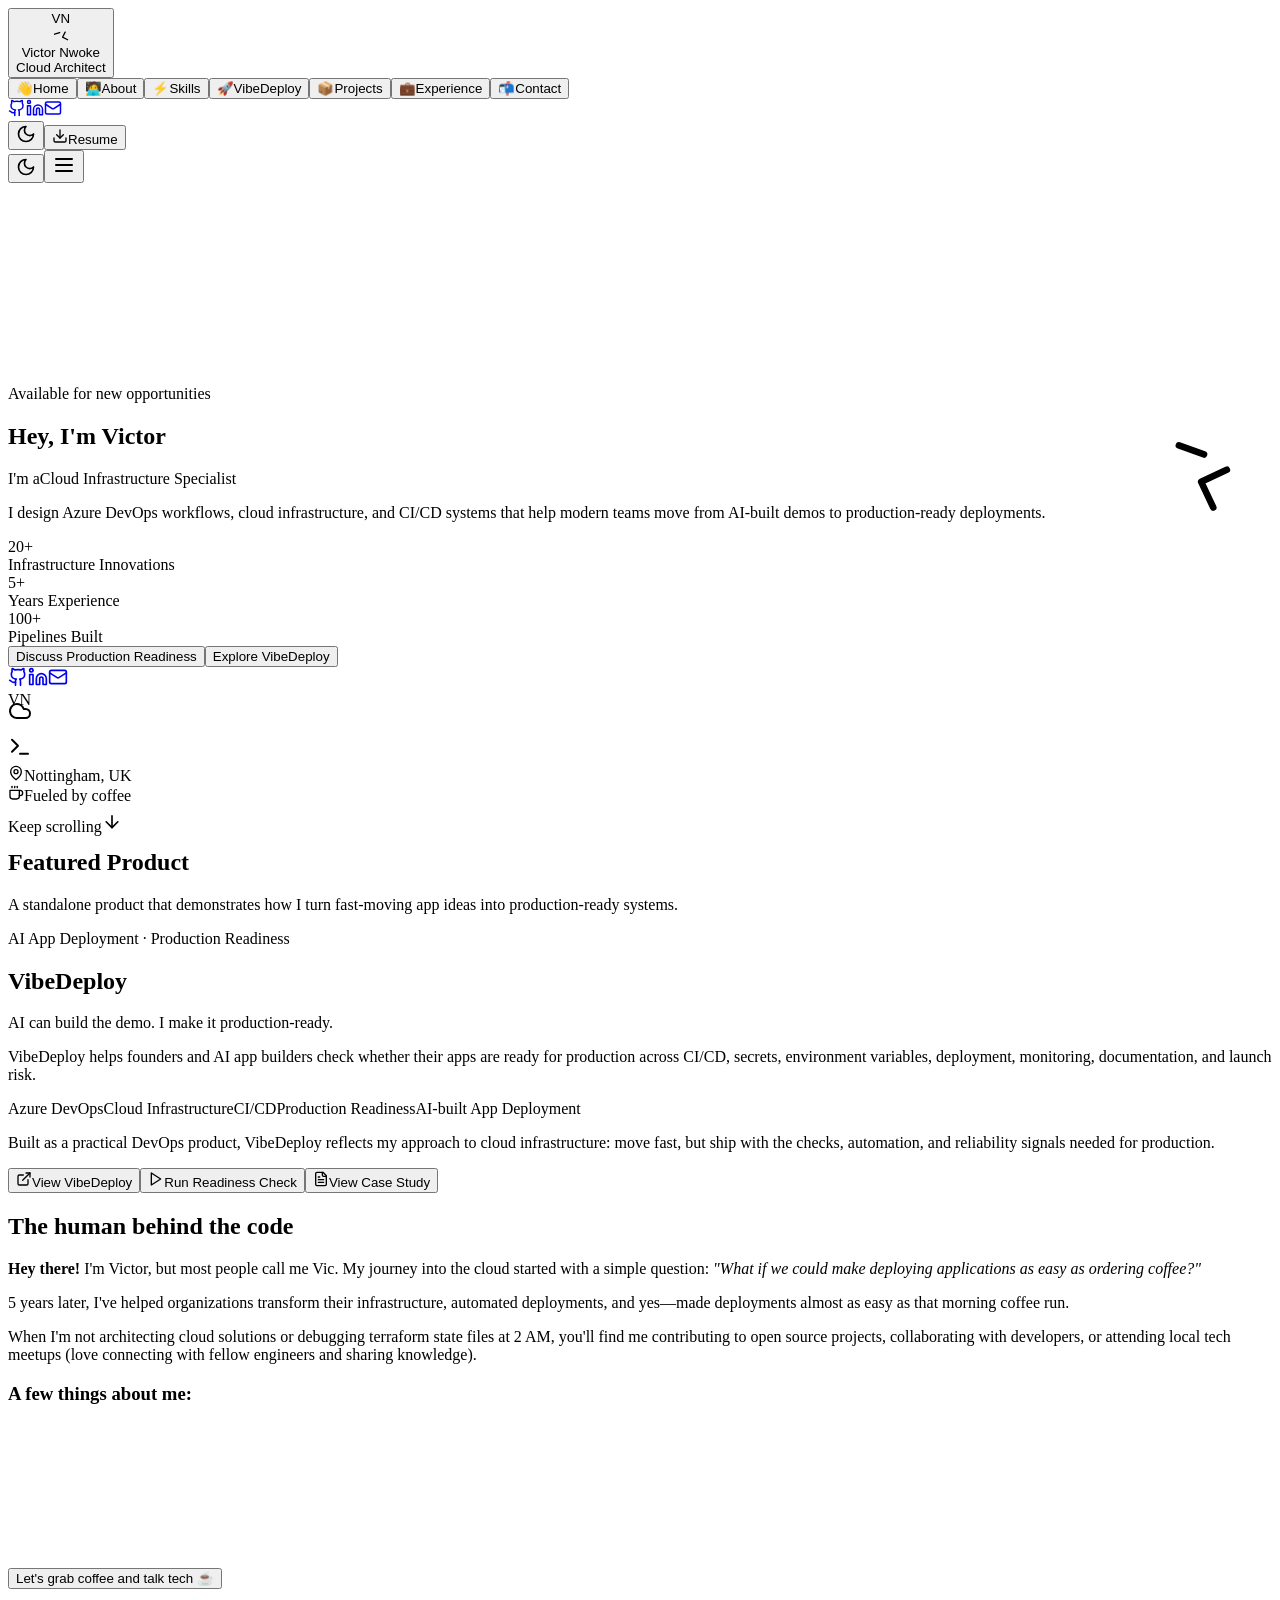
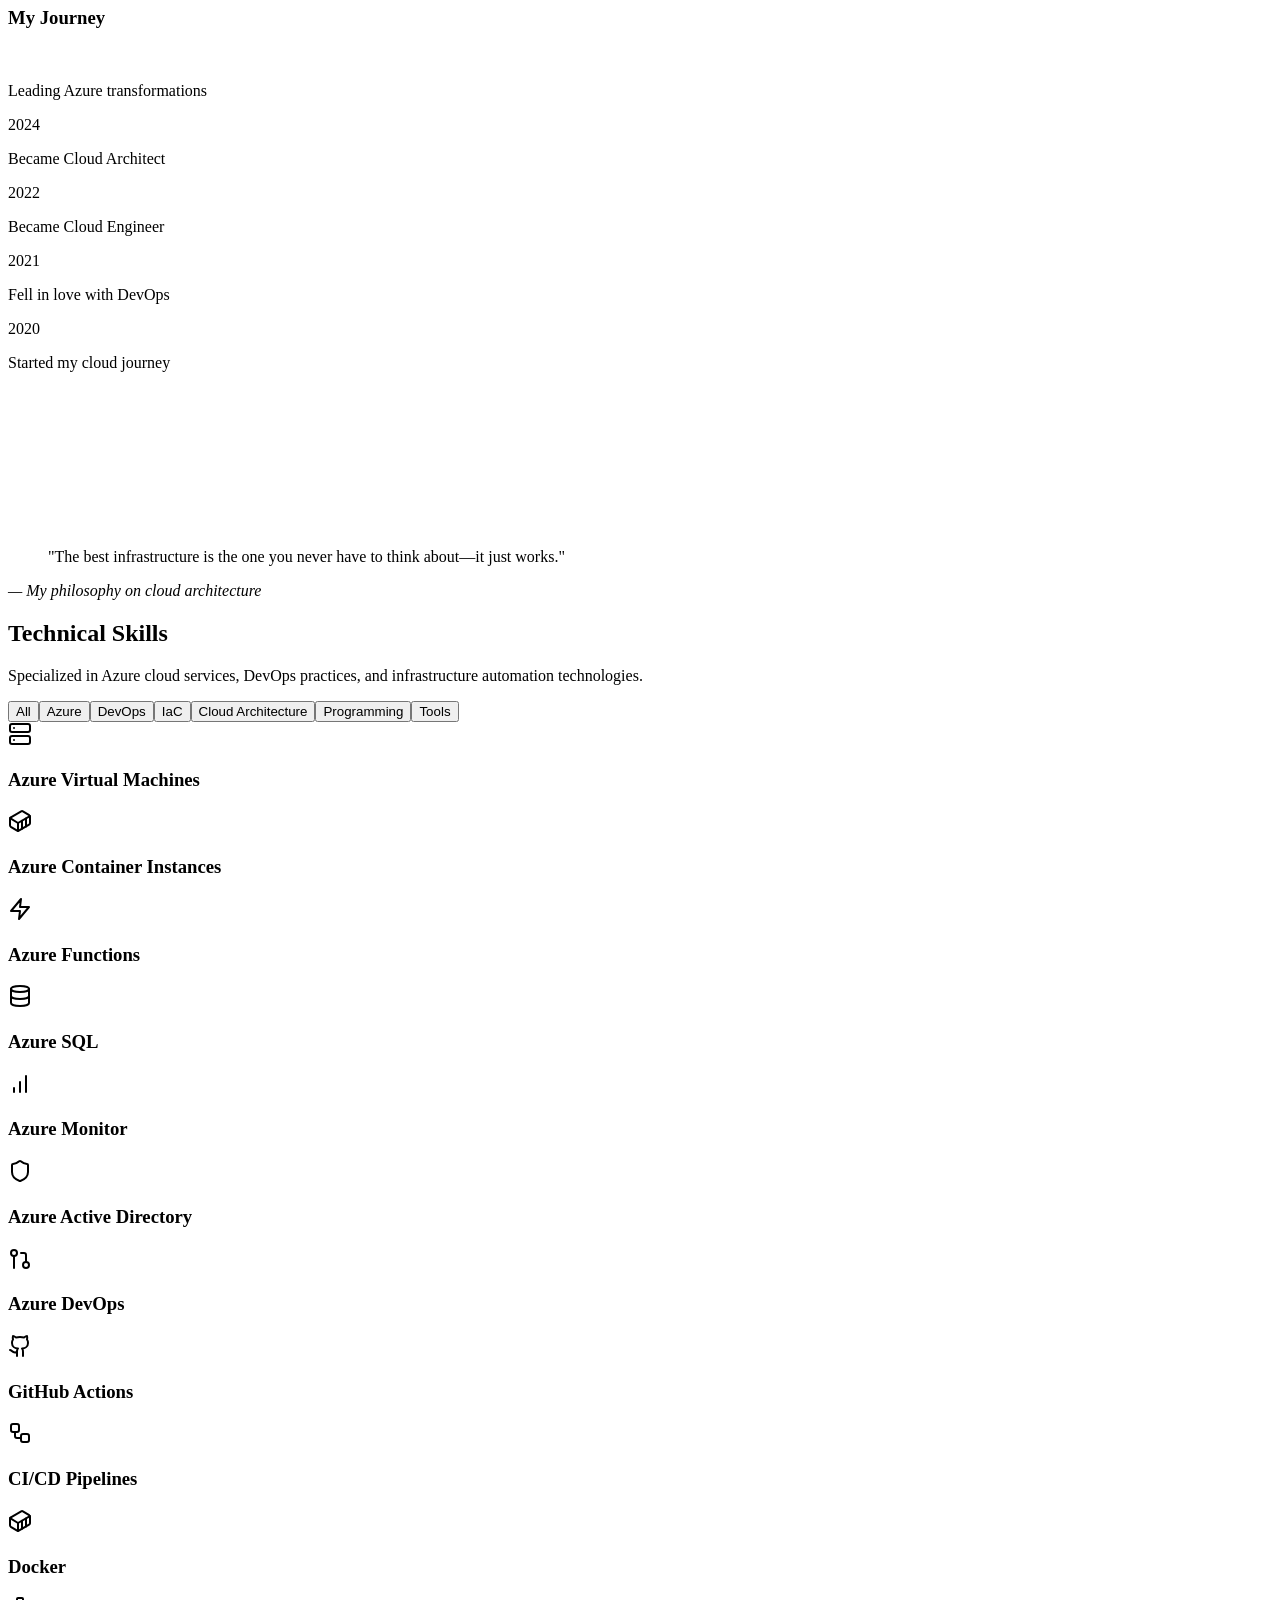
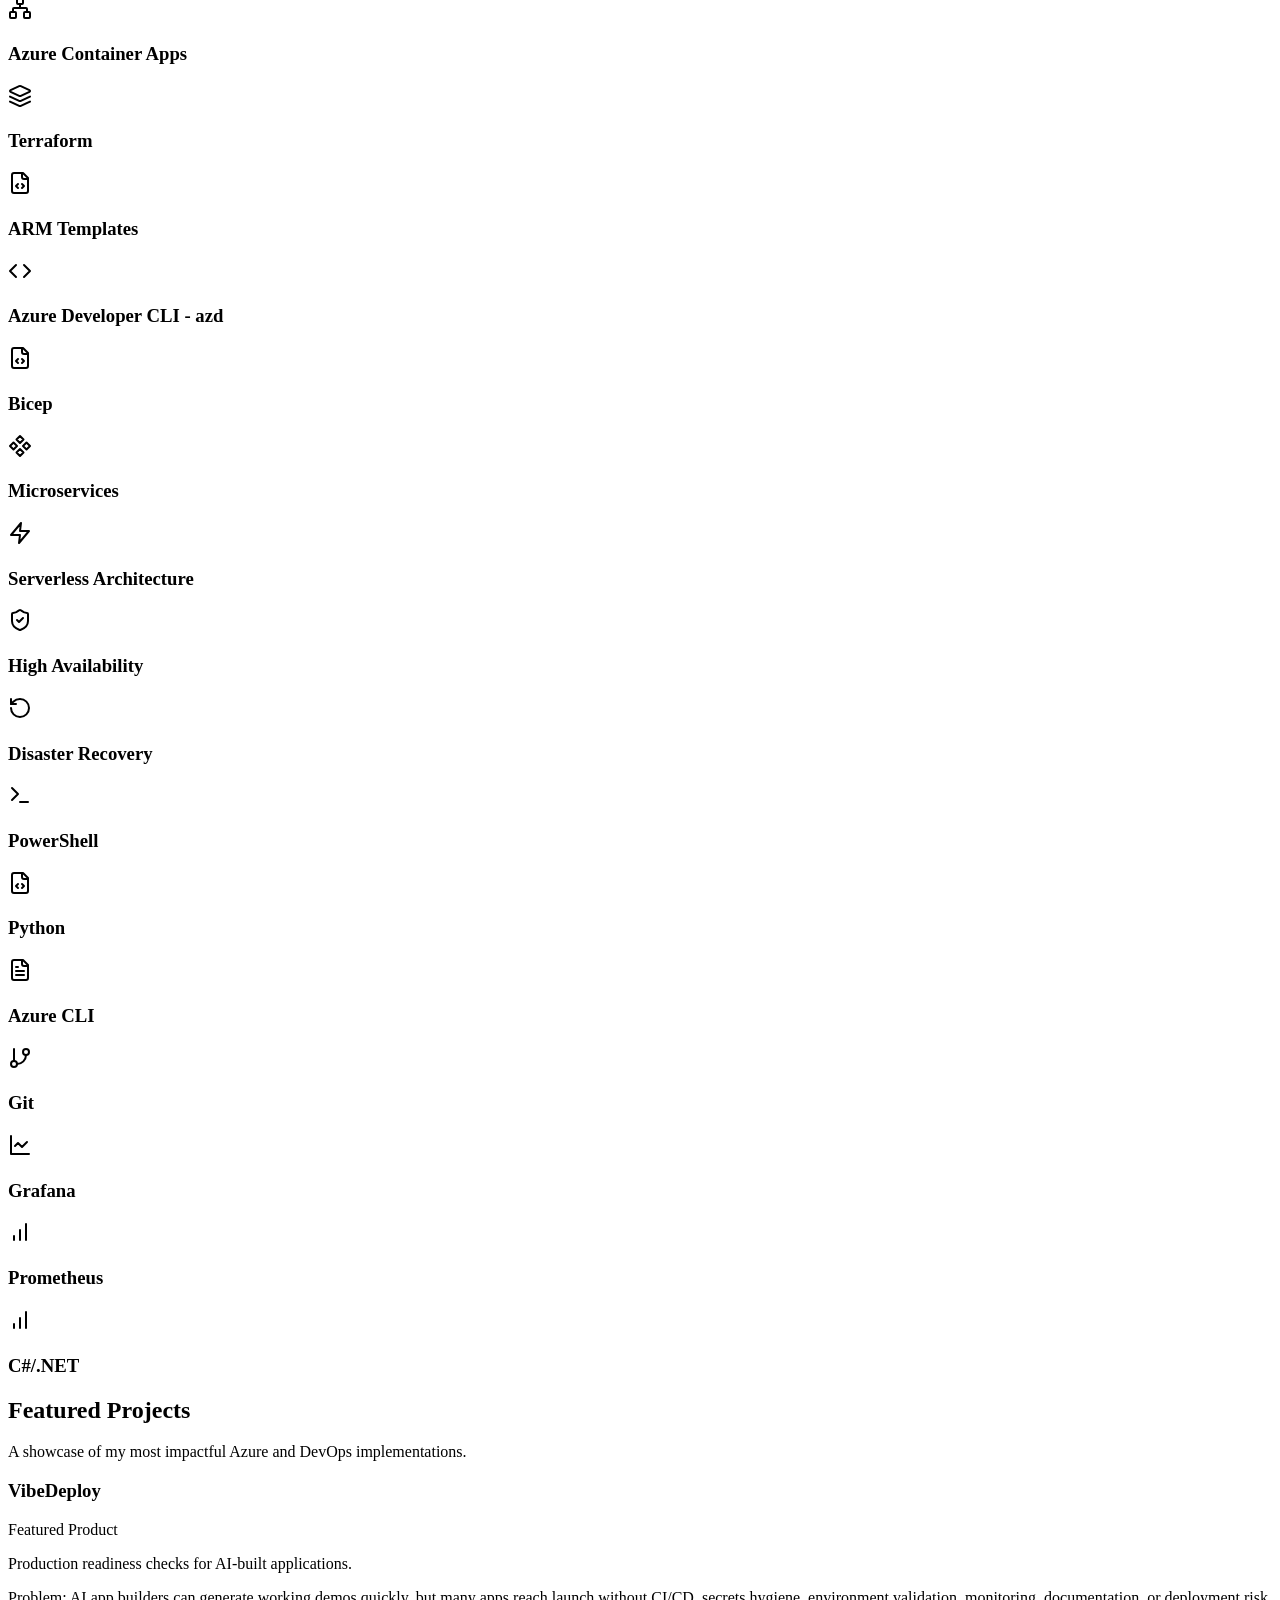
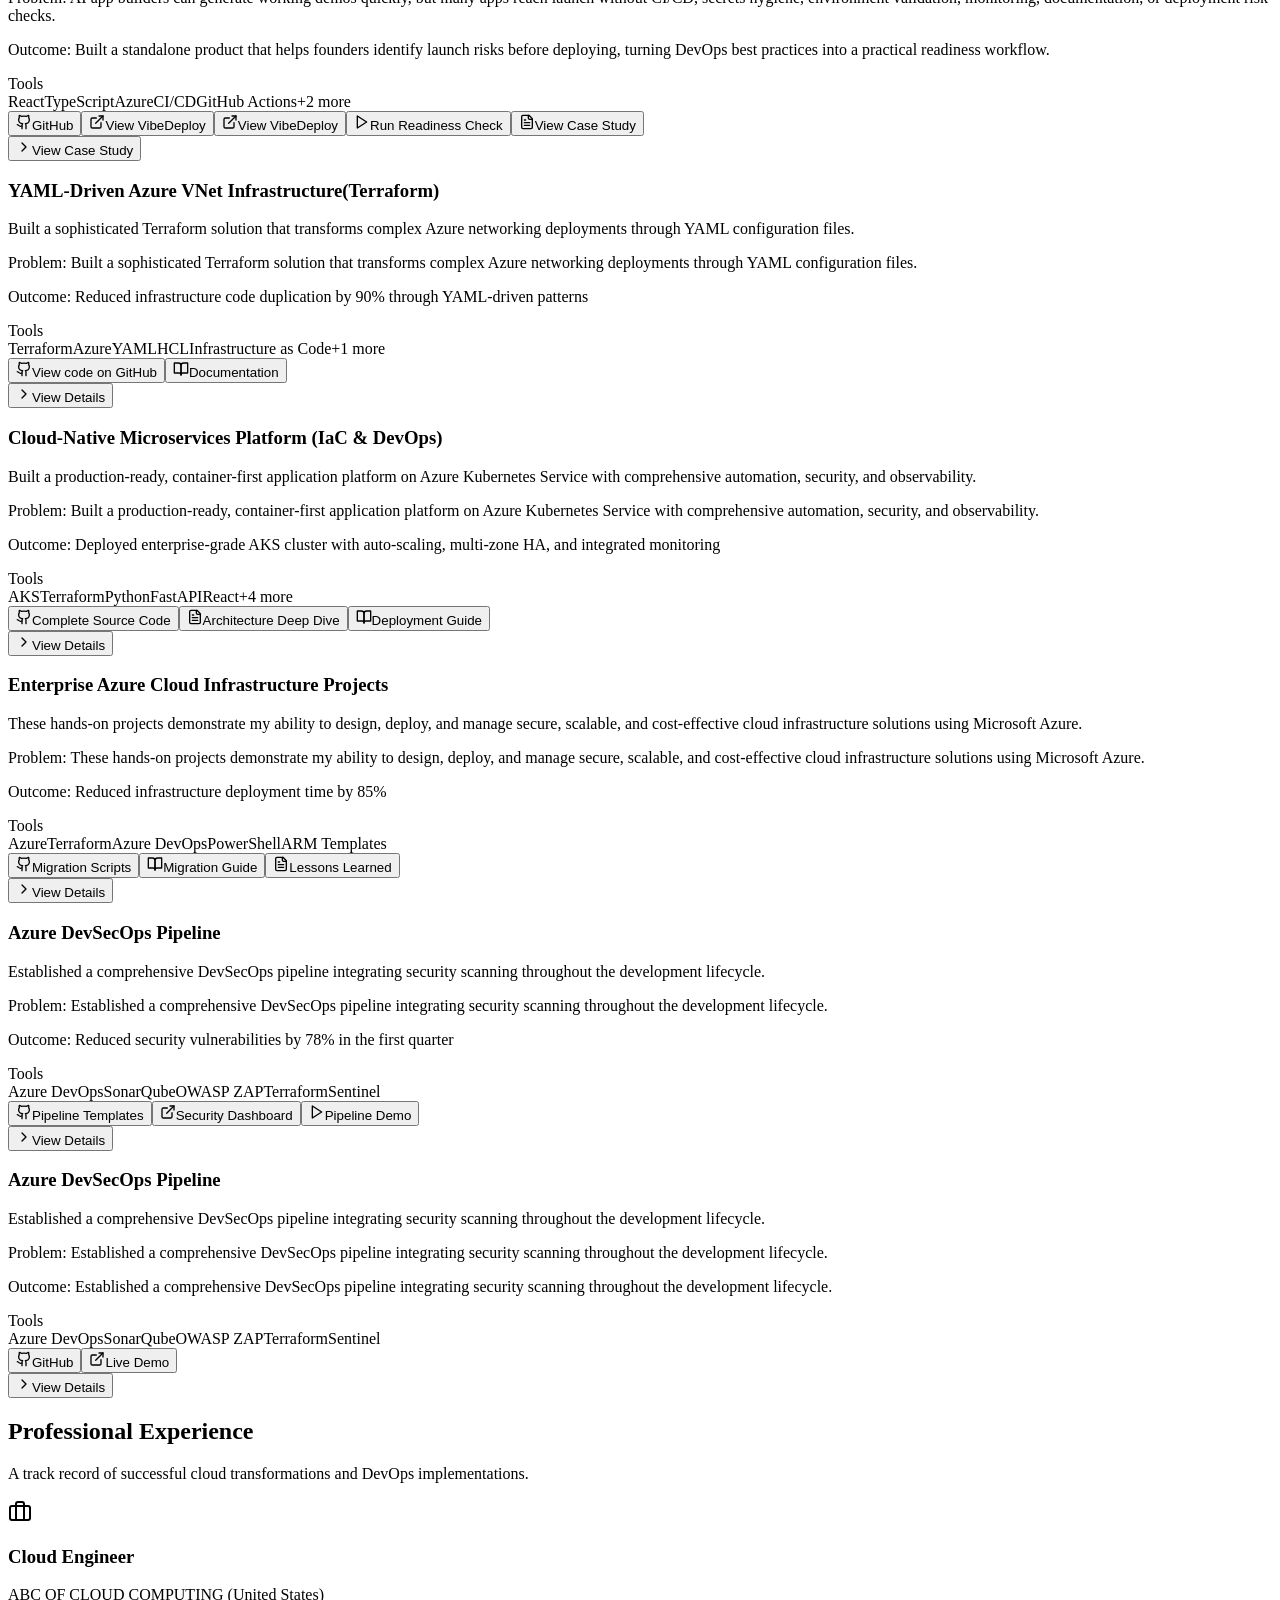
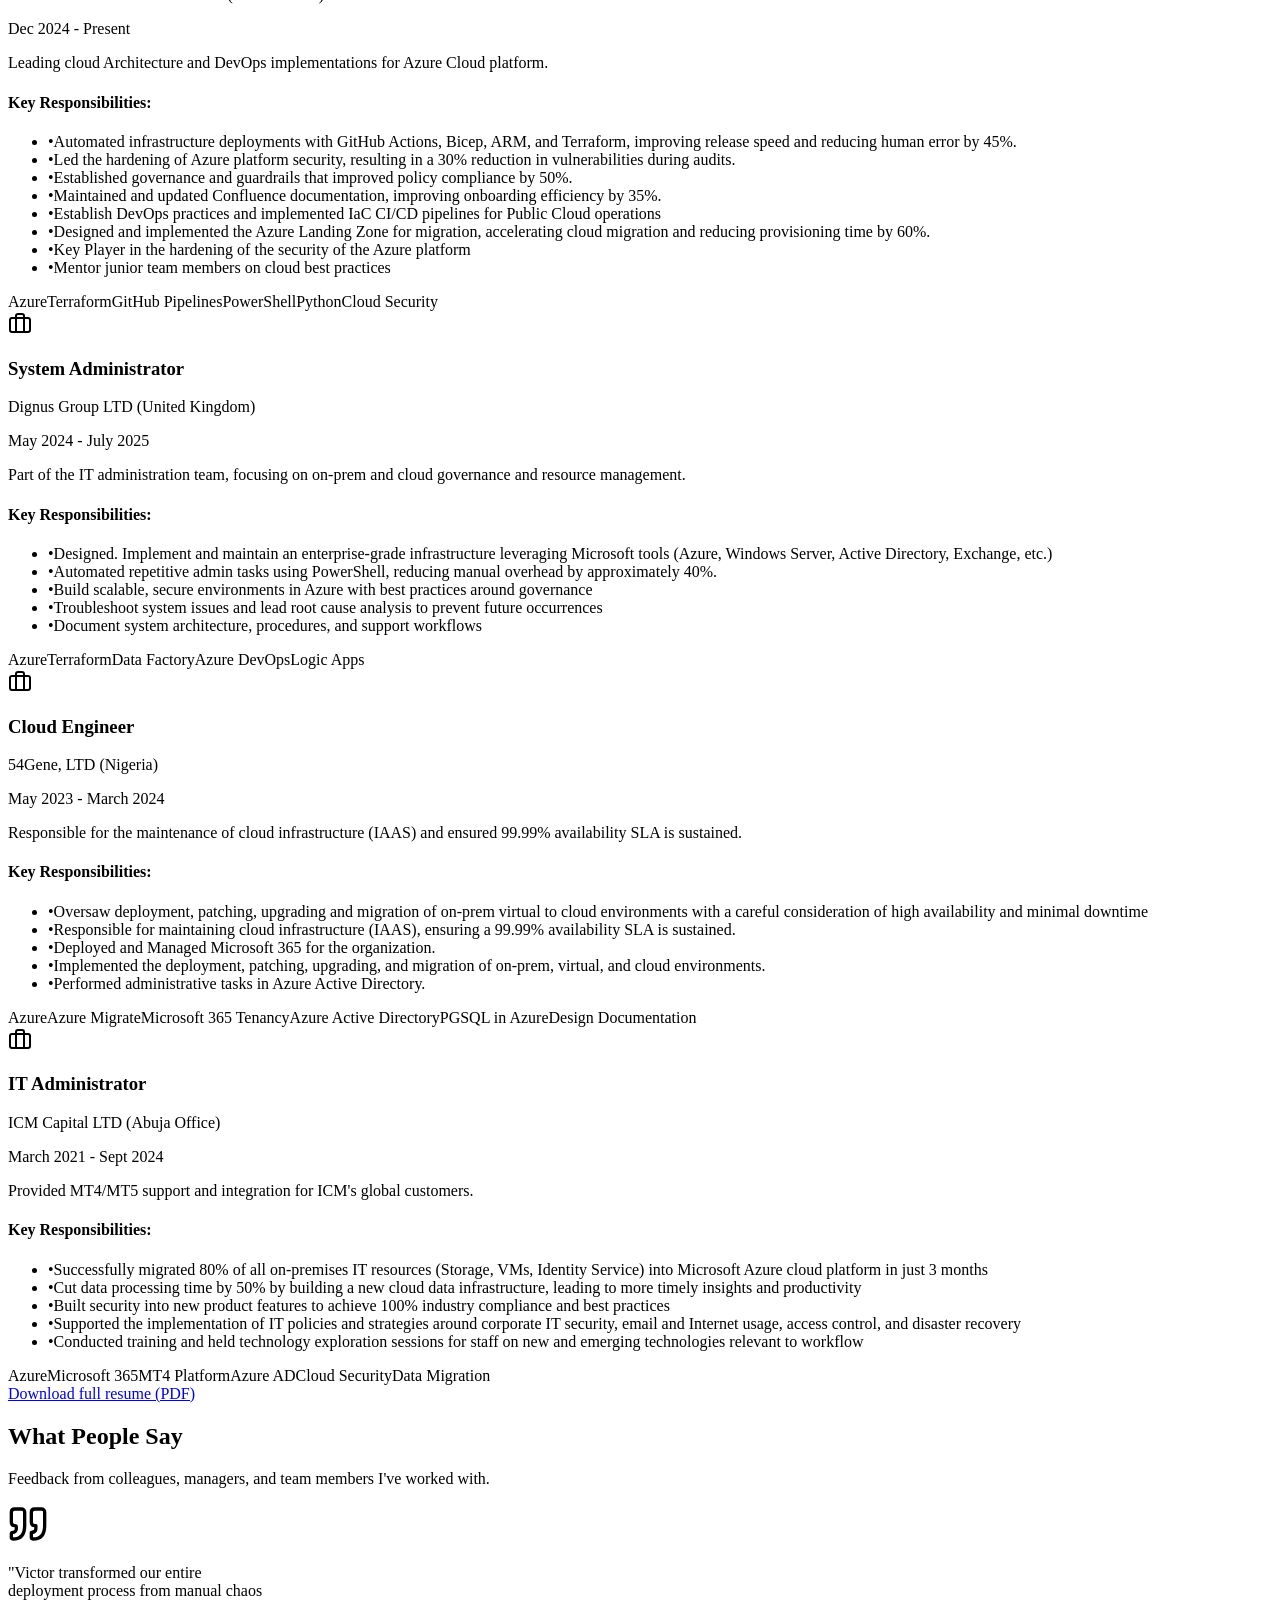
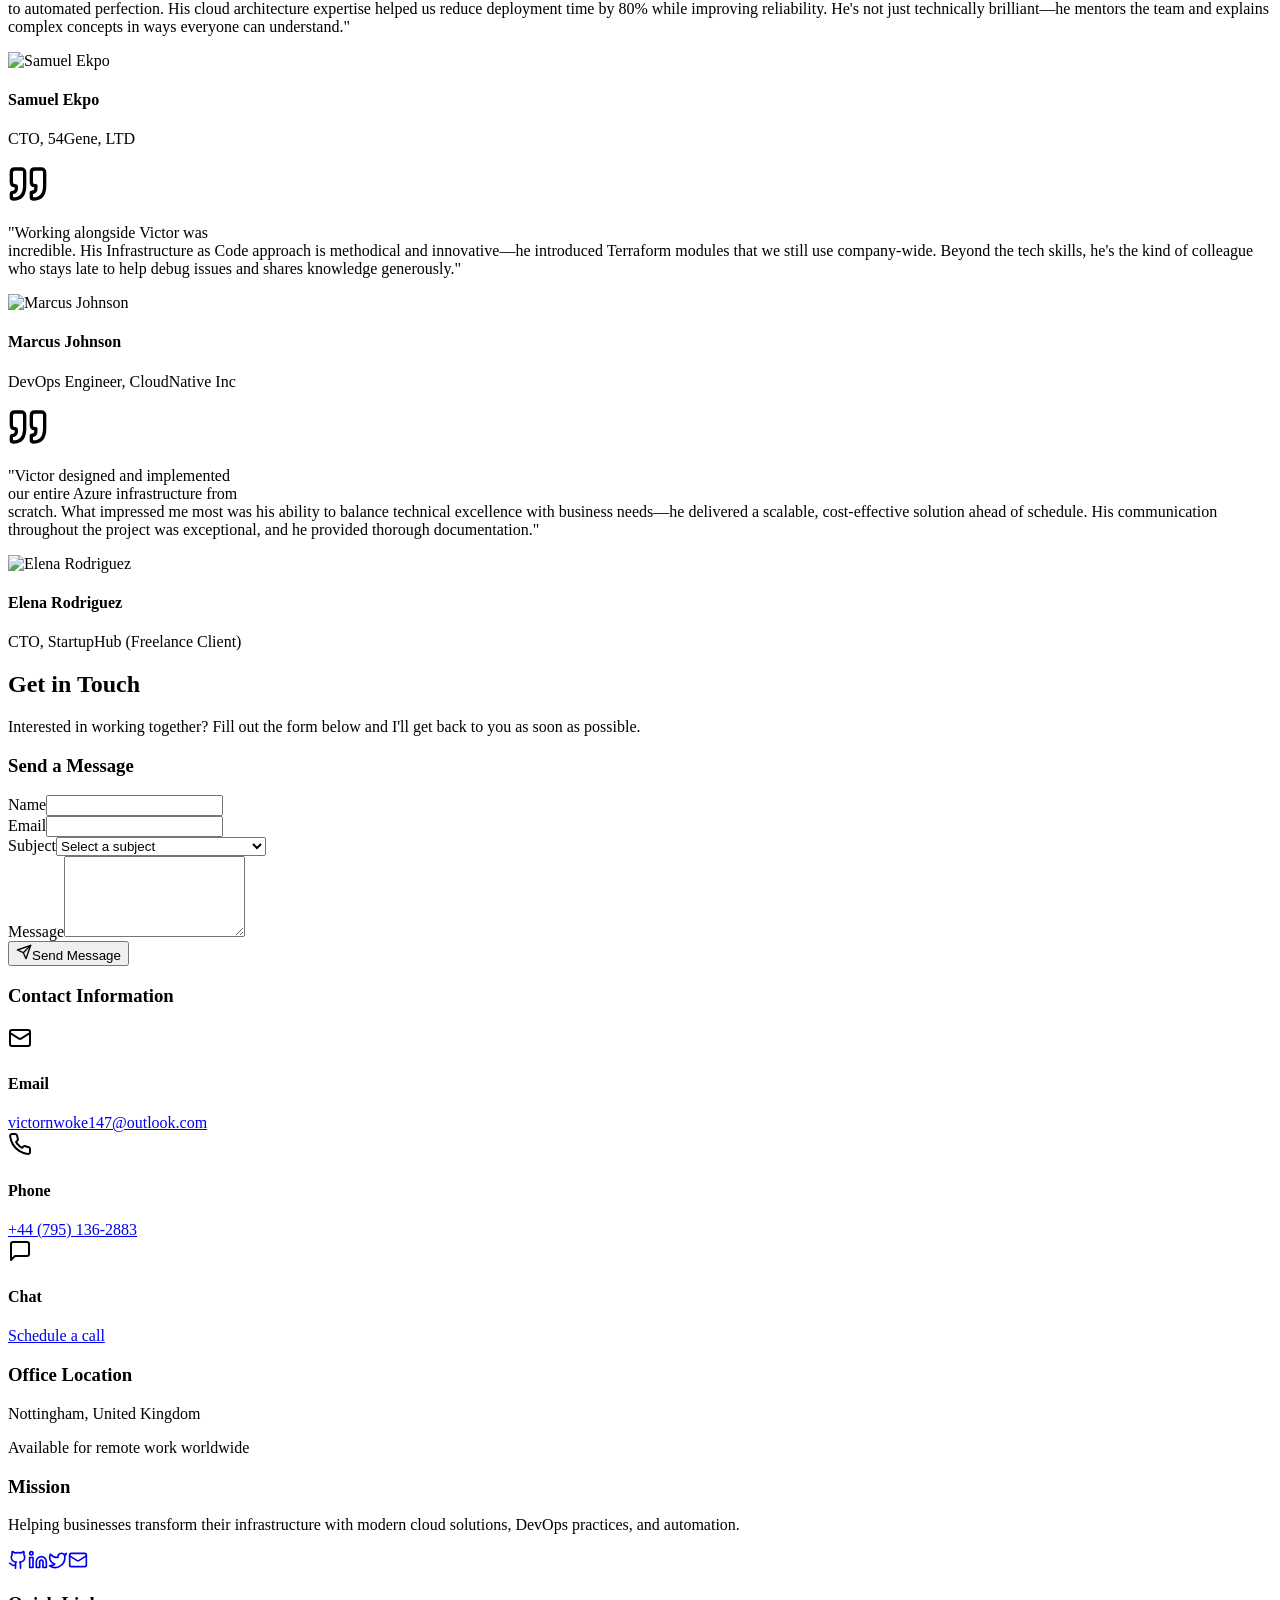
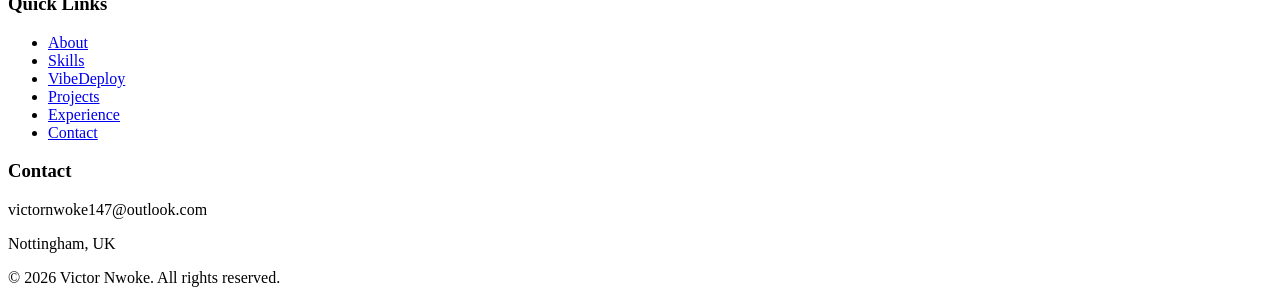
==== index.html @ d5c15fdf "Feature VibeDeploy in portfolio" ====
<!doctype html>
<html lang="en">
  
<!-- Mirrored from humbletech.cloud/ by HTTrack Website Copier/3.x [XR&CO'2014], Sun, 08 Jun 2025 00:03:21 GMT -->
<head>
    <meta charset="UTF-8" />
    <link rel="icon" type="image/svg+xml" href="favicon.svg" />
    <meta name="viewport" content="width=device-width, initial-scale=1.0" />
    <meta name="description" content="Victor Nwoke - Azure DevOps, Cloud Infrastructure, CI/CD, Production Readiness, and AI-built app deployment portfolio." />
    <link rel="preconnect" href="https://fonts.googleapis.com/">
    <link rel="preconnect" href="https://fonts.gstatic.com/" crossorigin>
    <link href="https://fonts.googleapis.com/css2?family=Inter:wght@400;500;700&amp;display=swap" rel="stylesheet">
    <link href="https://fonts.googleapis.com/css2?family=JetBrains+Mono:wght@400;500;700&amp;display=swap" rel="stylesheet">
    <title>Victor Nwoke | Azure DevOps & Cloud Infrastructure Portfolio</title>
    <script type="module" crossorigin src="assets/index--Z1gt8yF.js"></script>
    <link rel="stylesheet" crossorigin href="assets/index-D18LbNVd.css">
  </head>
  <body class="antialiased bg-neutral-50 text-neutral-950 dark:bg-neutral-950 dark:text-neutral-50">
    <div id="root"></div>
  </body>

<!-- Mirrored from victornwoke.com/ by HTTrack Website Copier/3.x [XR&CO'2014], Sun, 09 Nov 2025 00:03:23 GMT -->
</html>
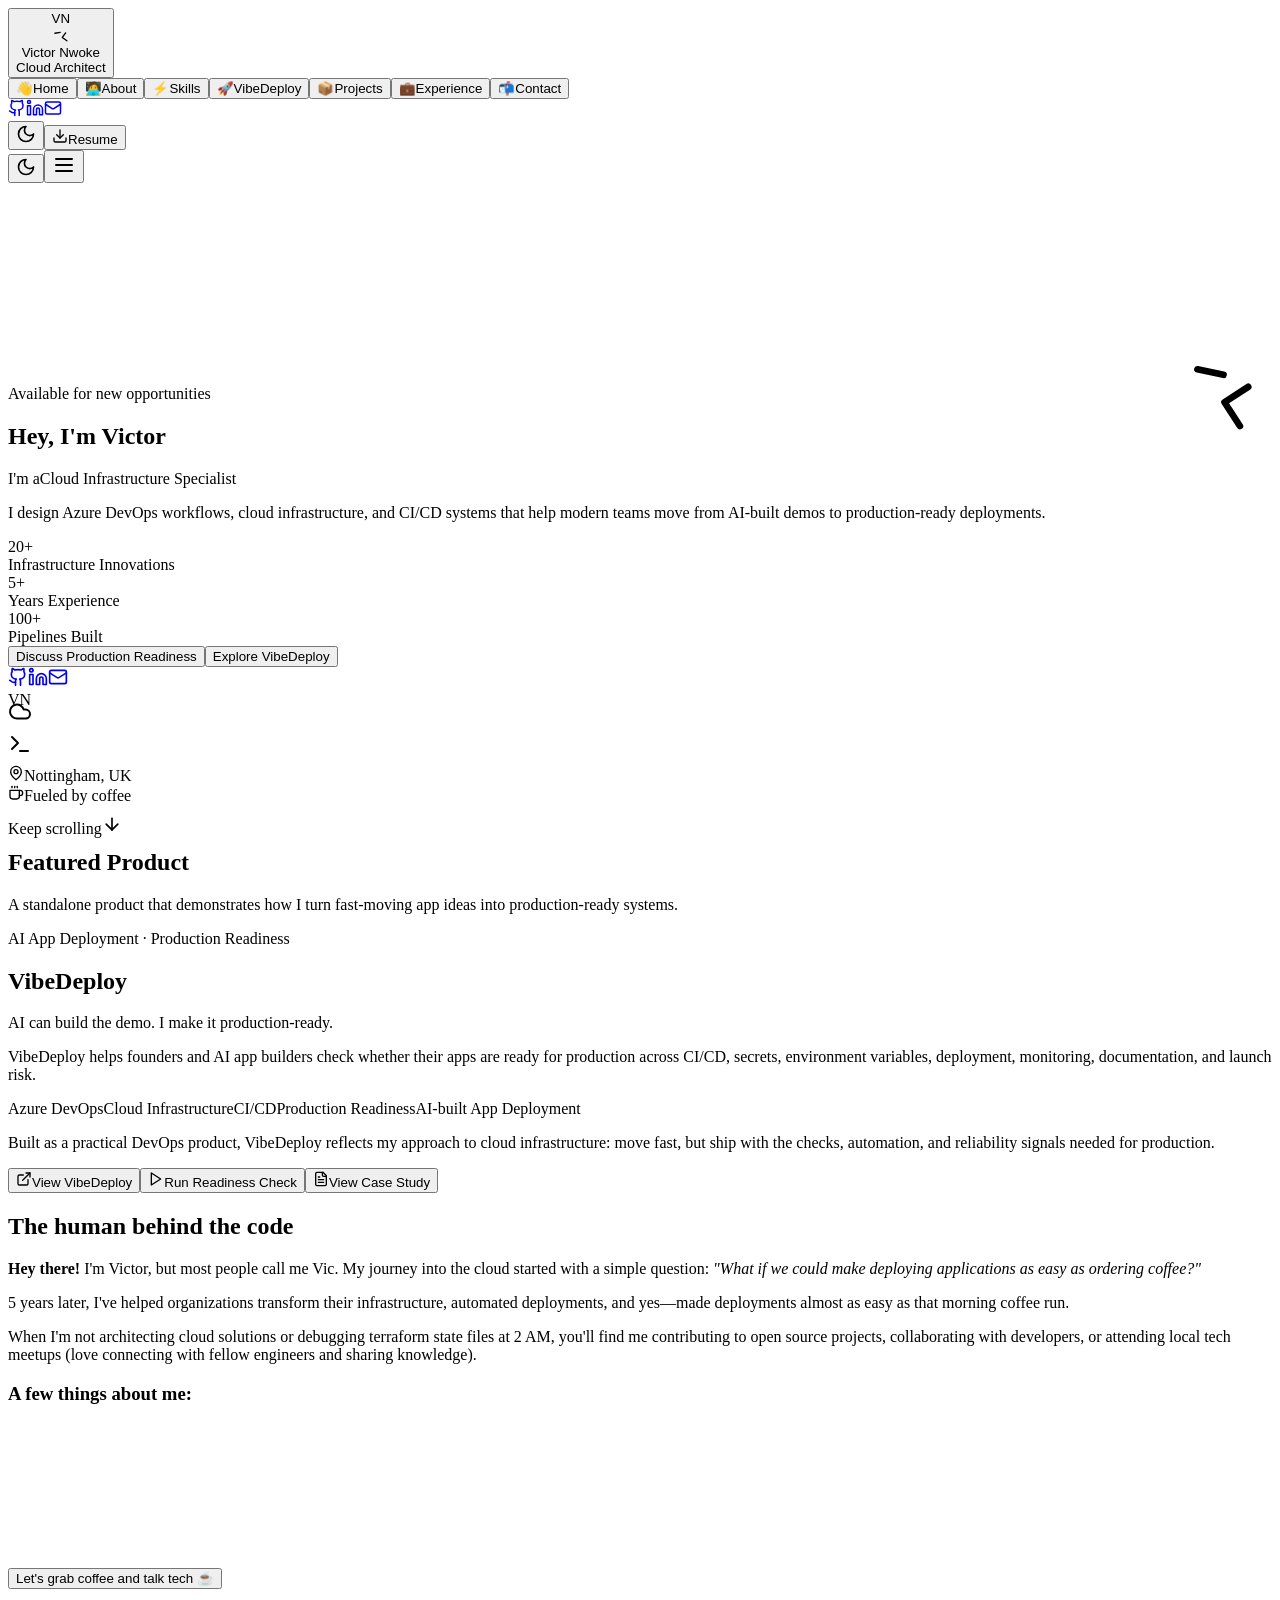
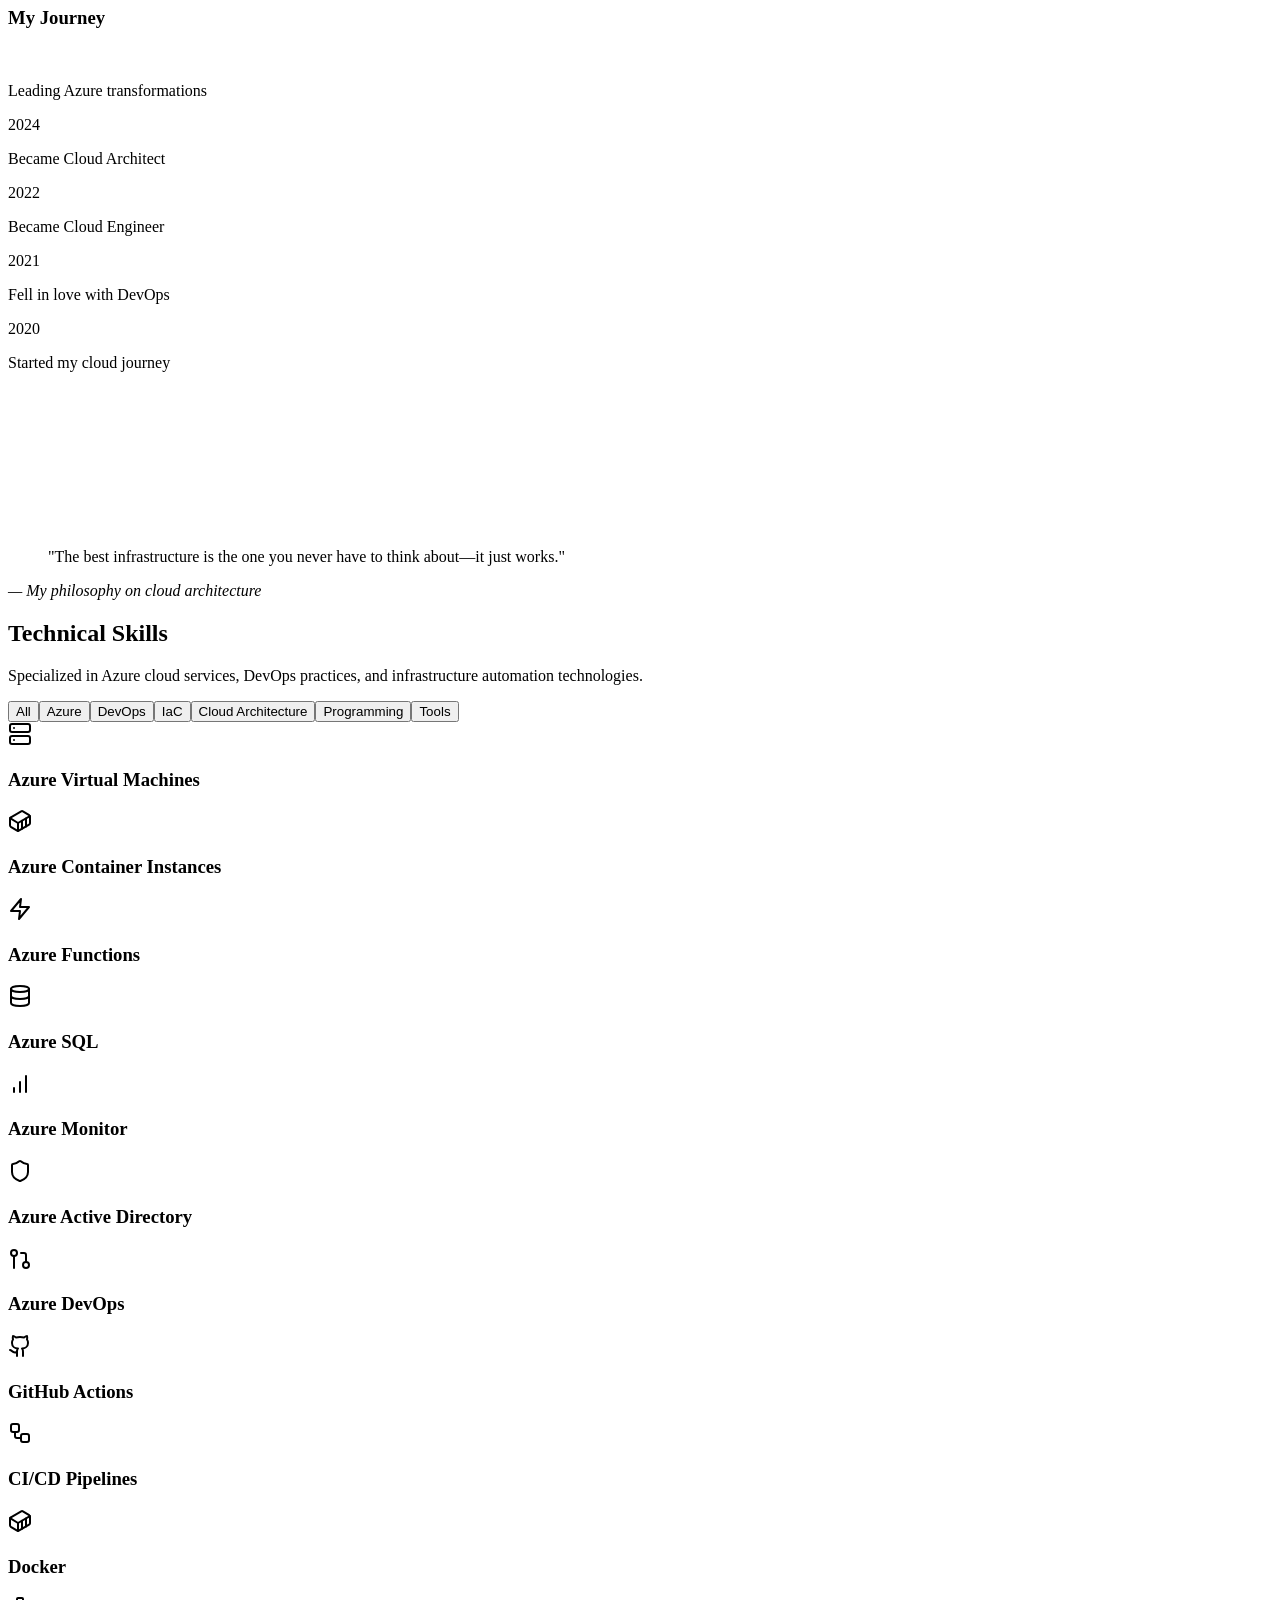
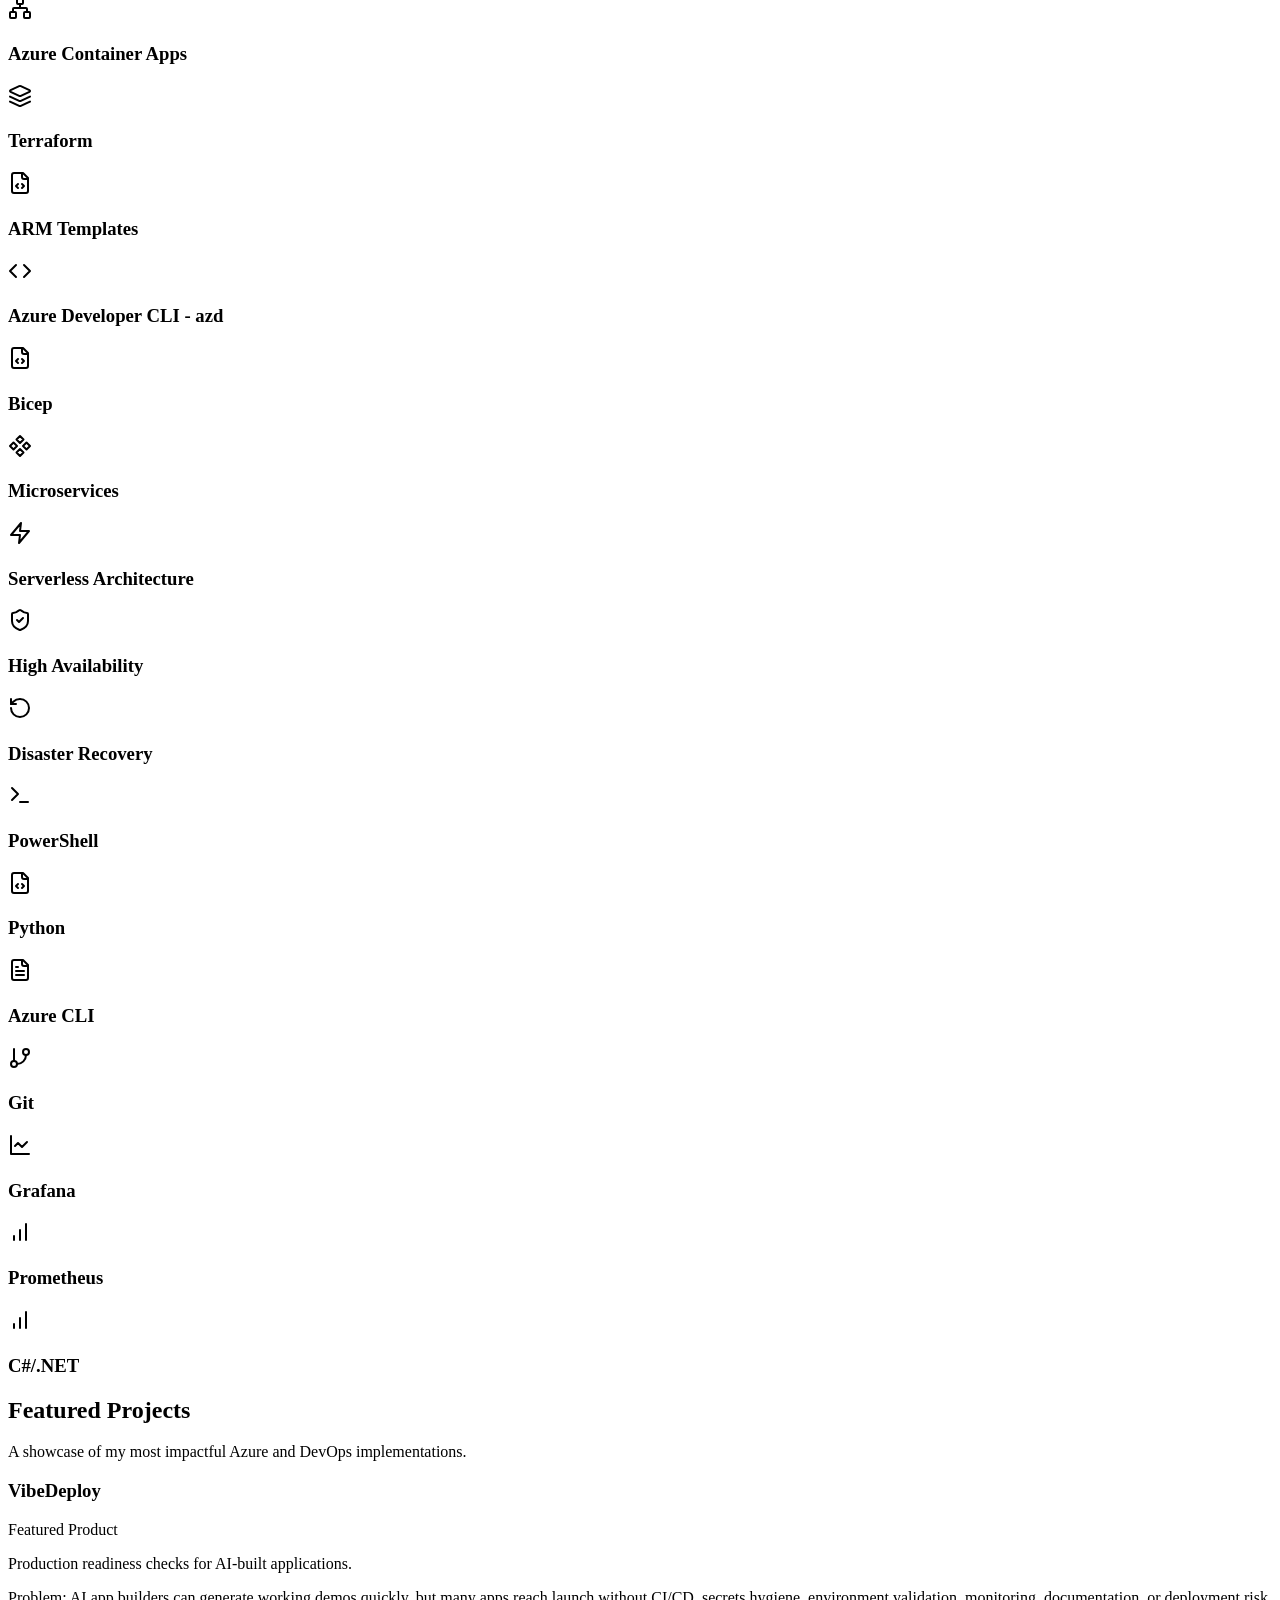
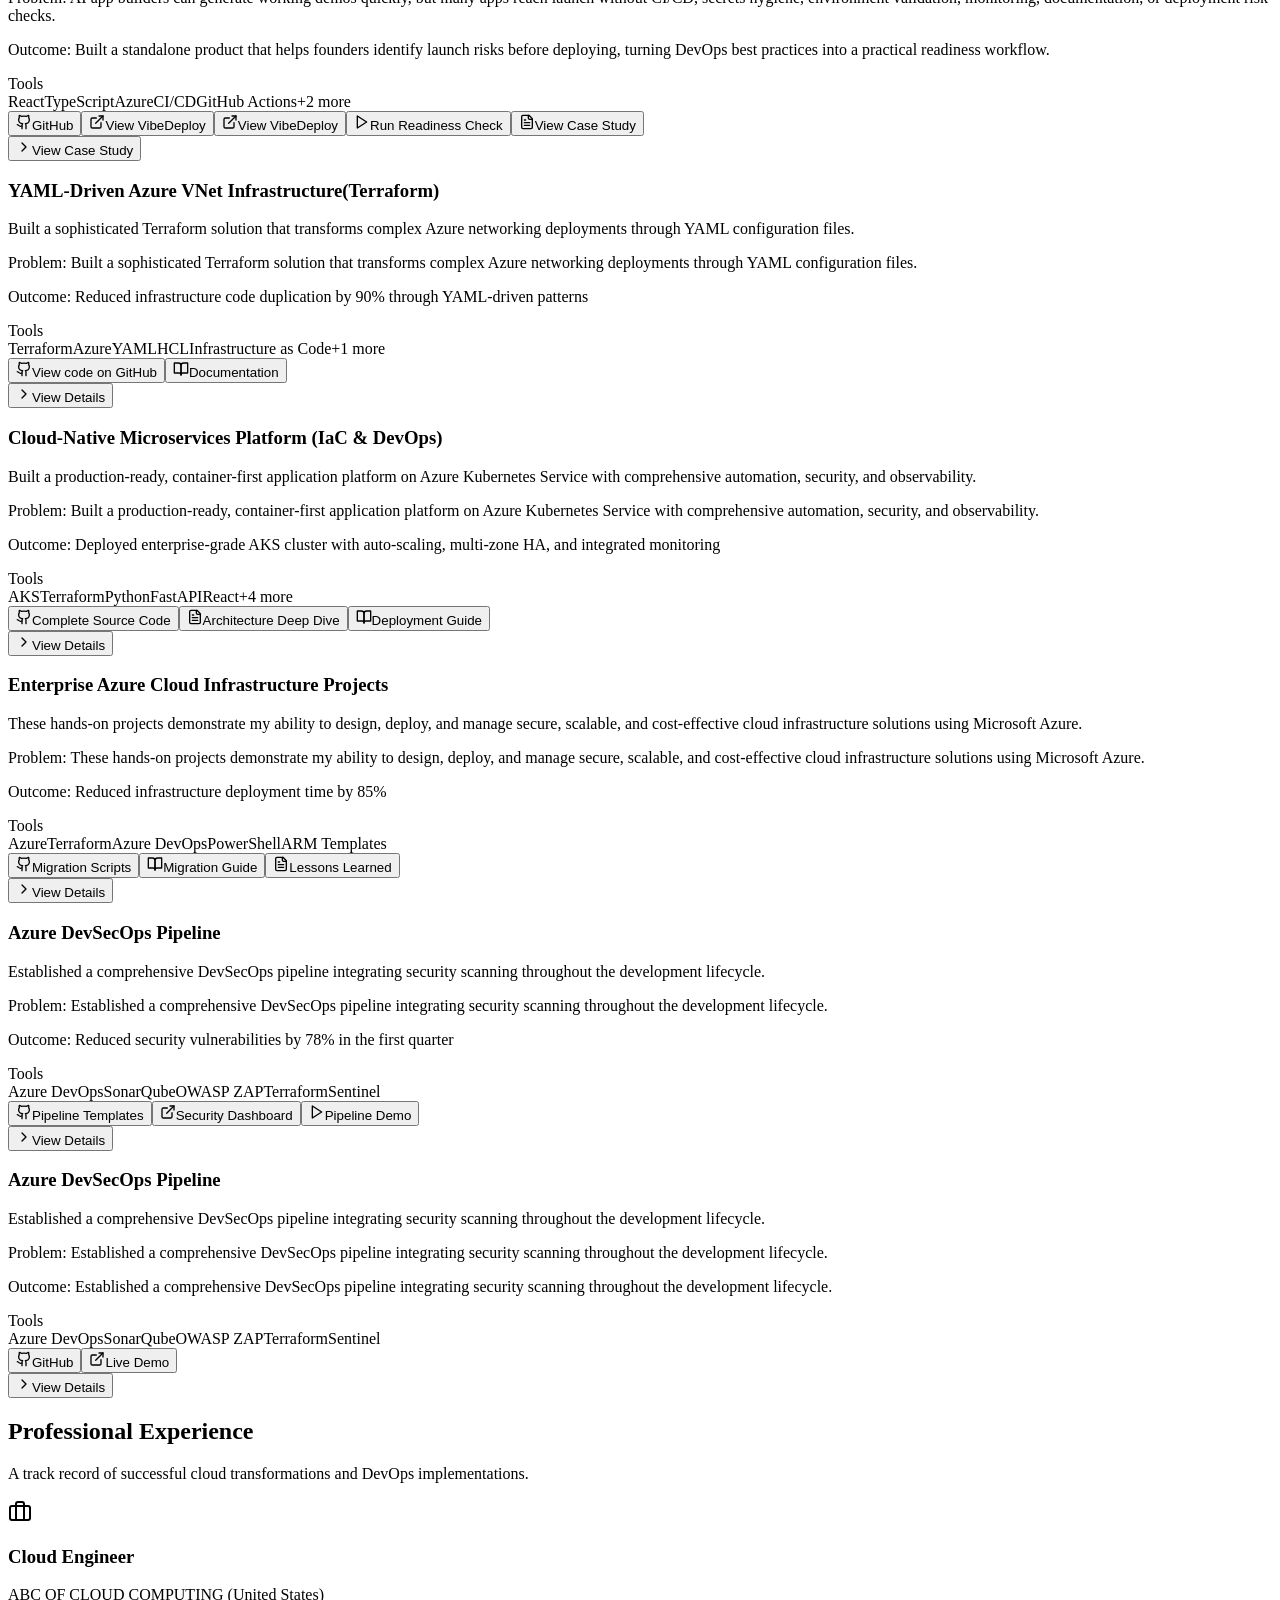
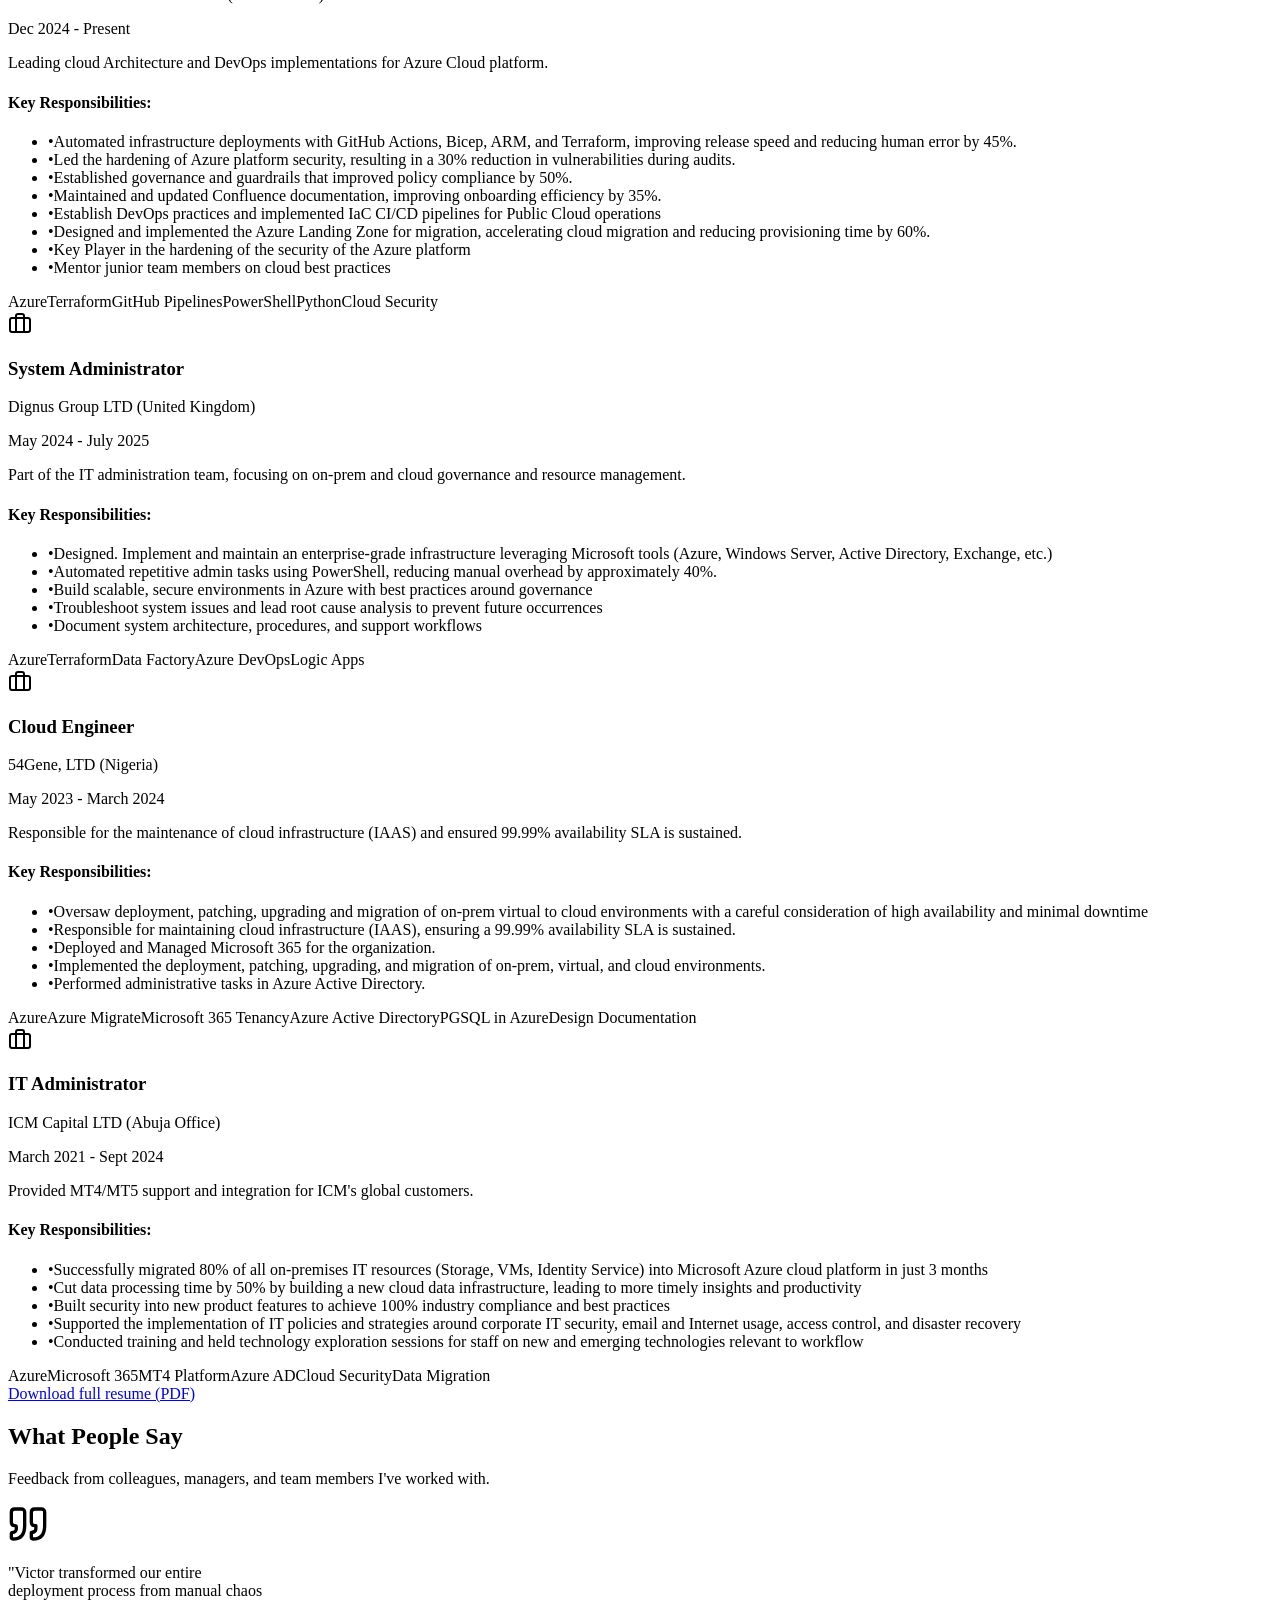
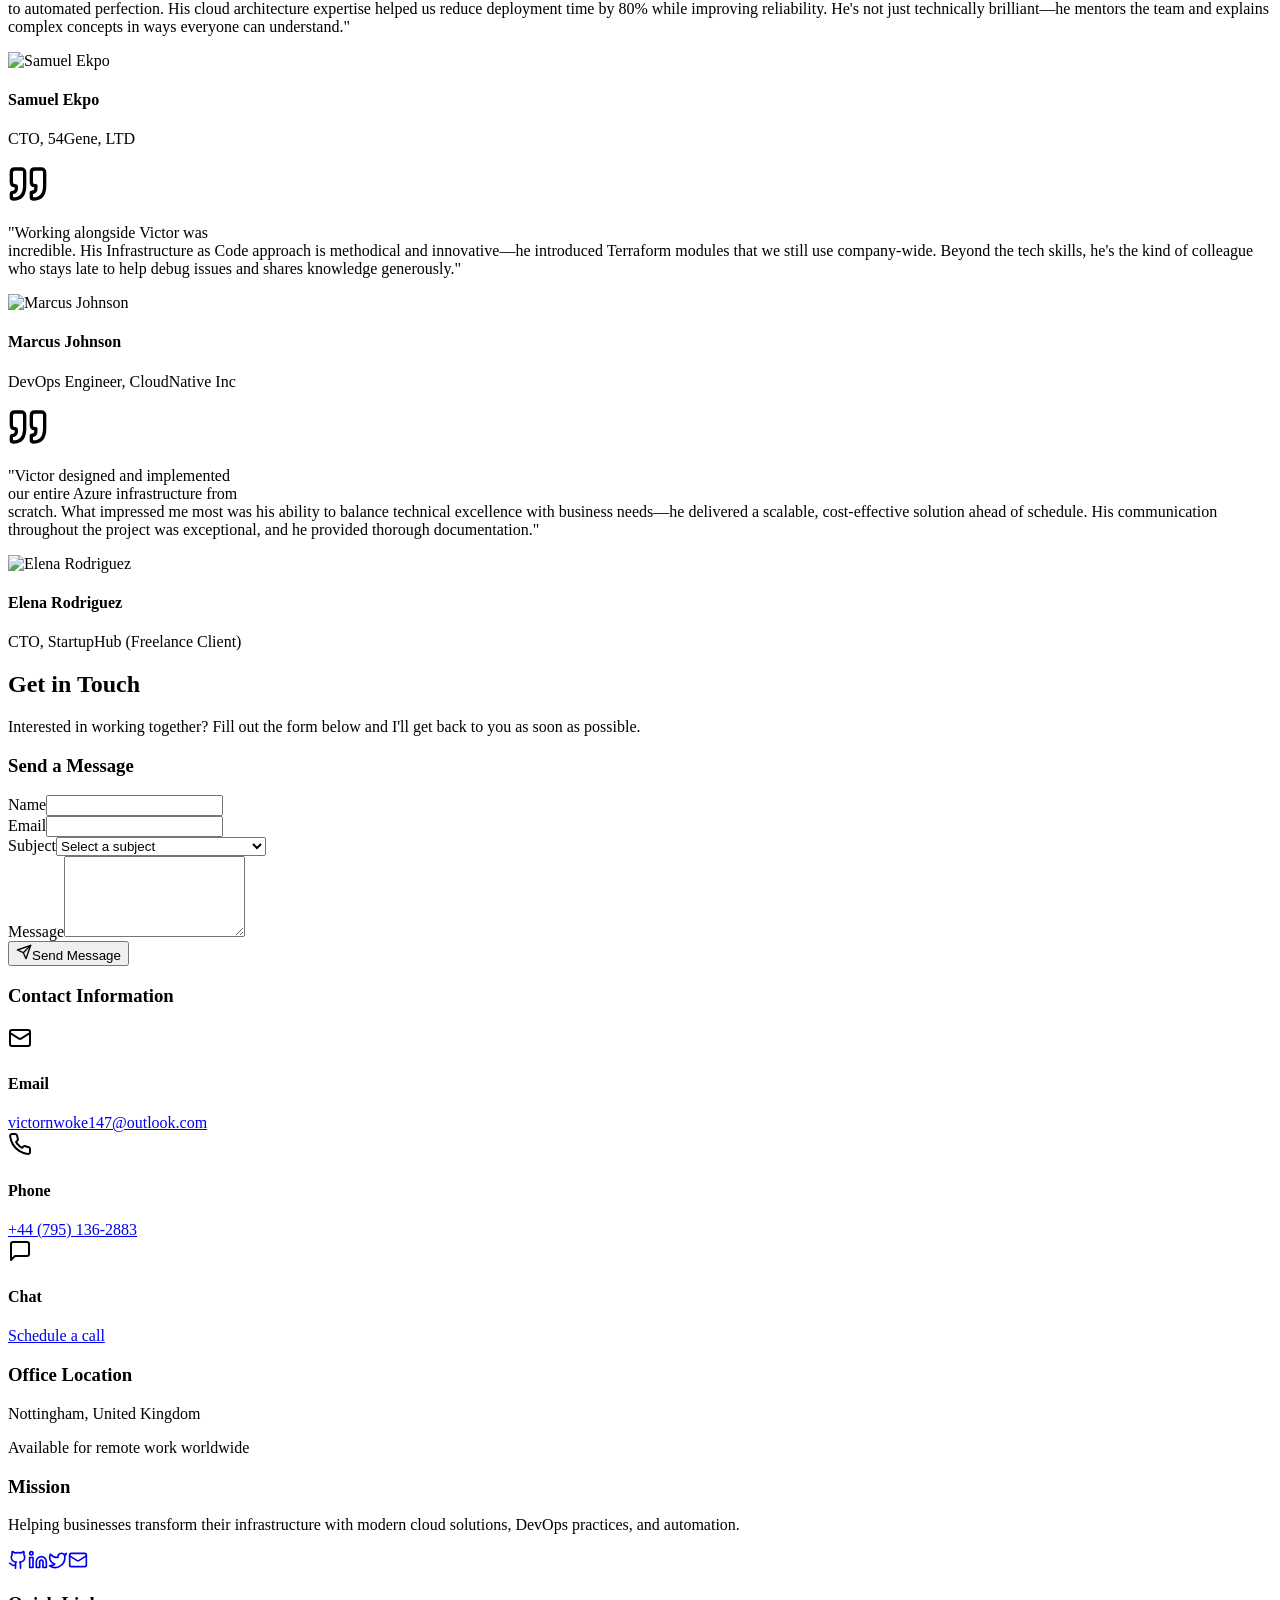
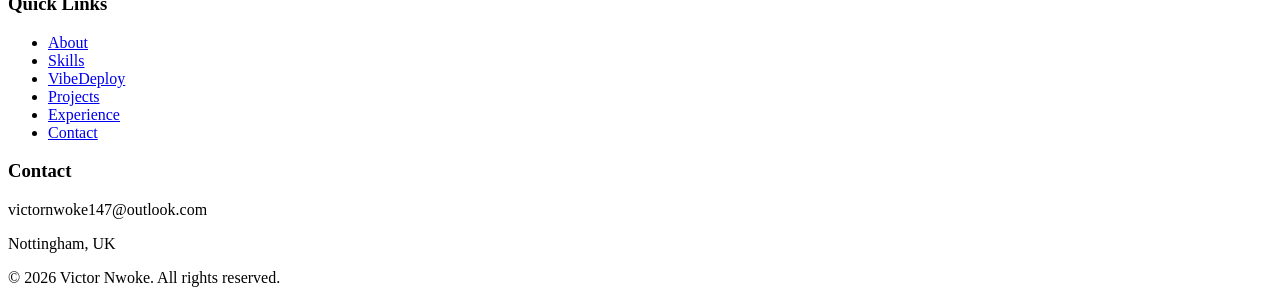
==== commit 88a024df: "Cache bust VibeDeploy portfolio update" ====
--- a/index.html
+++ b/index.html
@@ -12,7 +12,7 @@
     <link href="https://fonts.googleapis.com/css2?family=Inter:wght@400;500;700&amp;display=swap" rel="stylesheet">
     <link href="https://fonts.googleapis.com/css2?family=JetBrains+Mono:wght@400;500;700&amp;display=swap" rel="stylesheet">
     <title>Victor Nwoke | Azure DevOps & Cloud Infrastructure Portfolio</title>
-    <script type="module" crossorigin src="assets/index--Z1gt8yF.js"></script>
+    <script type="module" crossorigin src="assets/index-vibedeploy-20260625.js"></script>
     <link rel="stylesheet" crossorigin href="assets/index-D18LbNVd.css">
   </head>
   <body class="antialiased bg-neutral-50 text-neutral-950 dark:bg-neutral-950 dark:text-neutral-50">
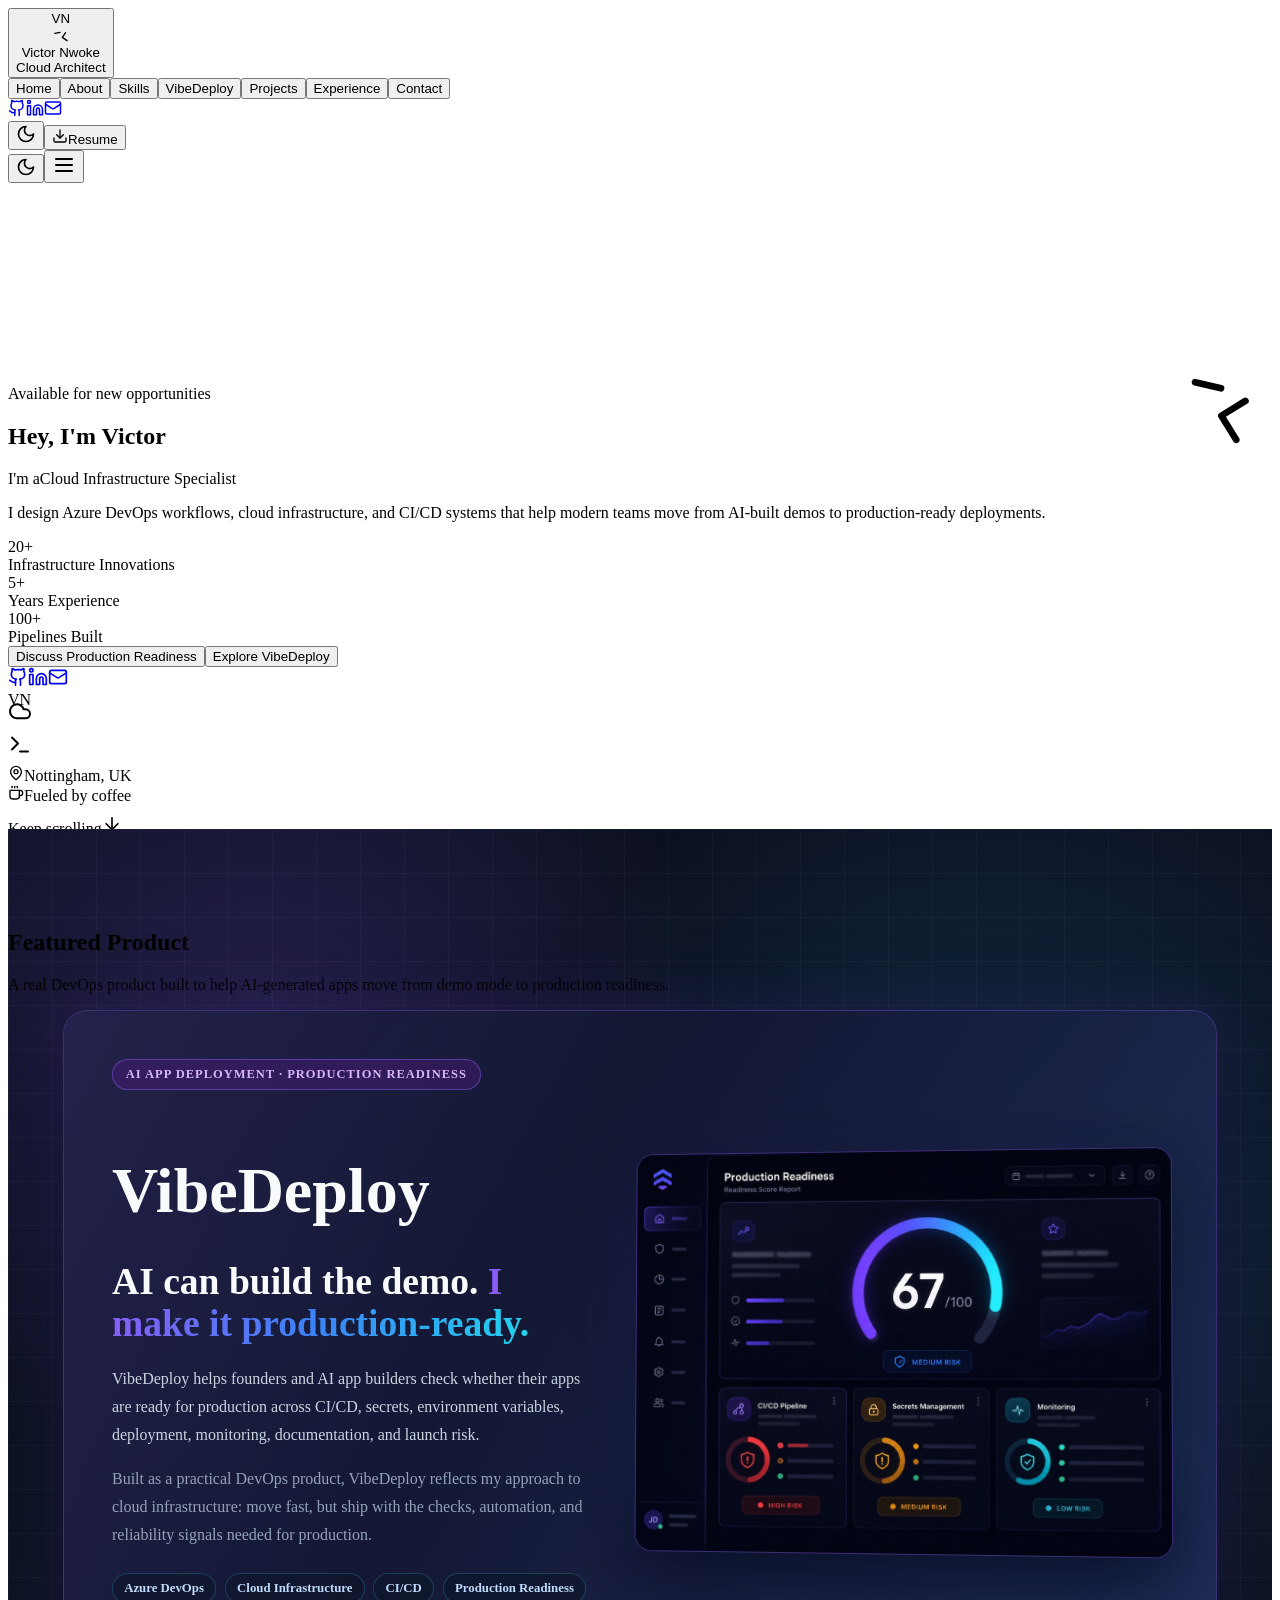
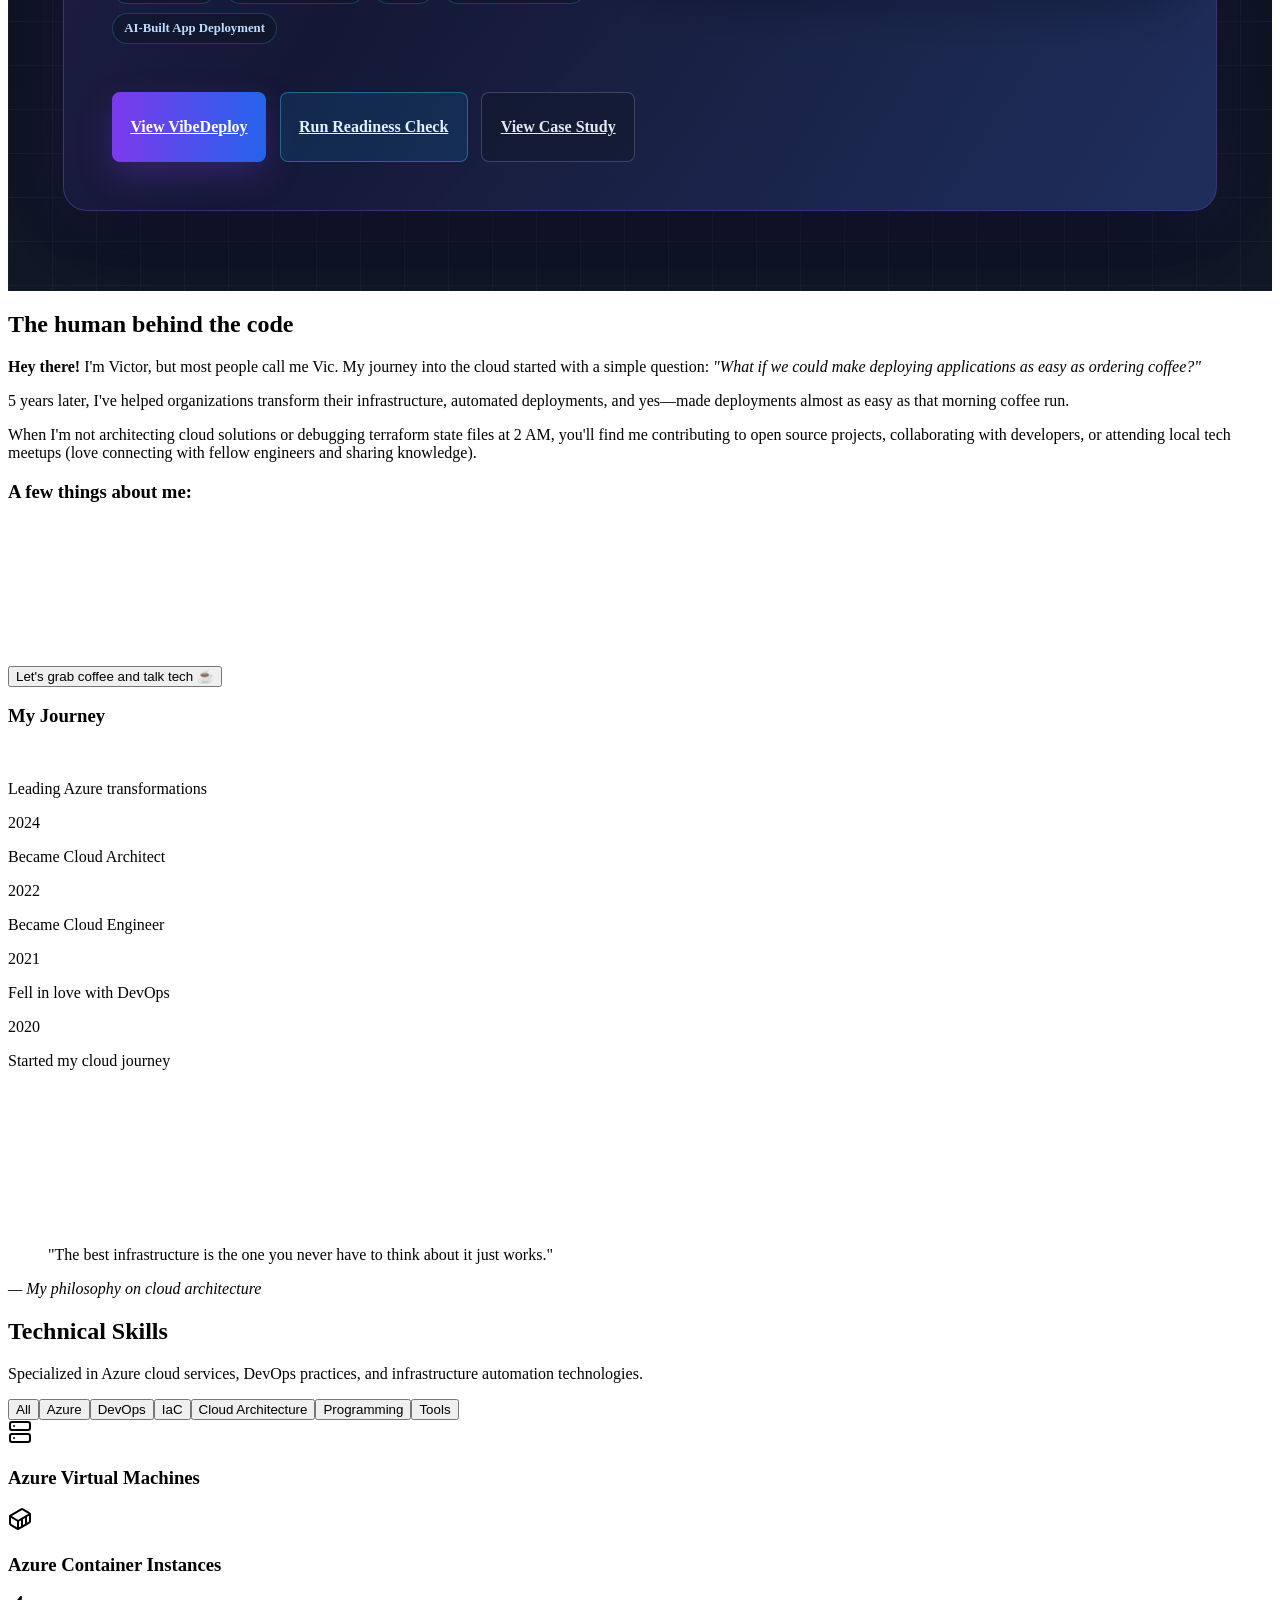
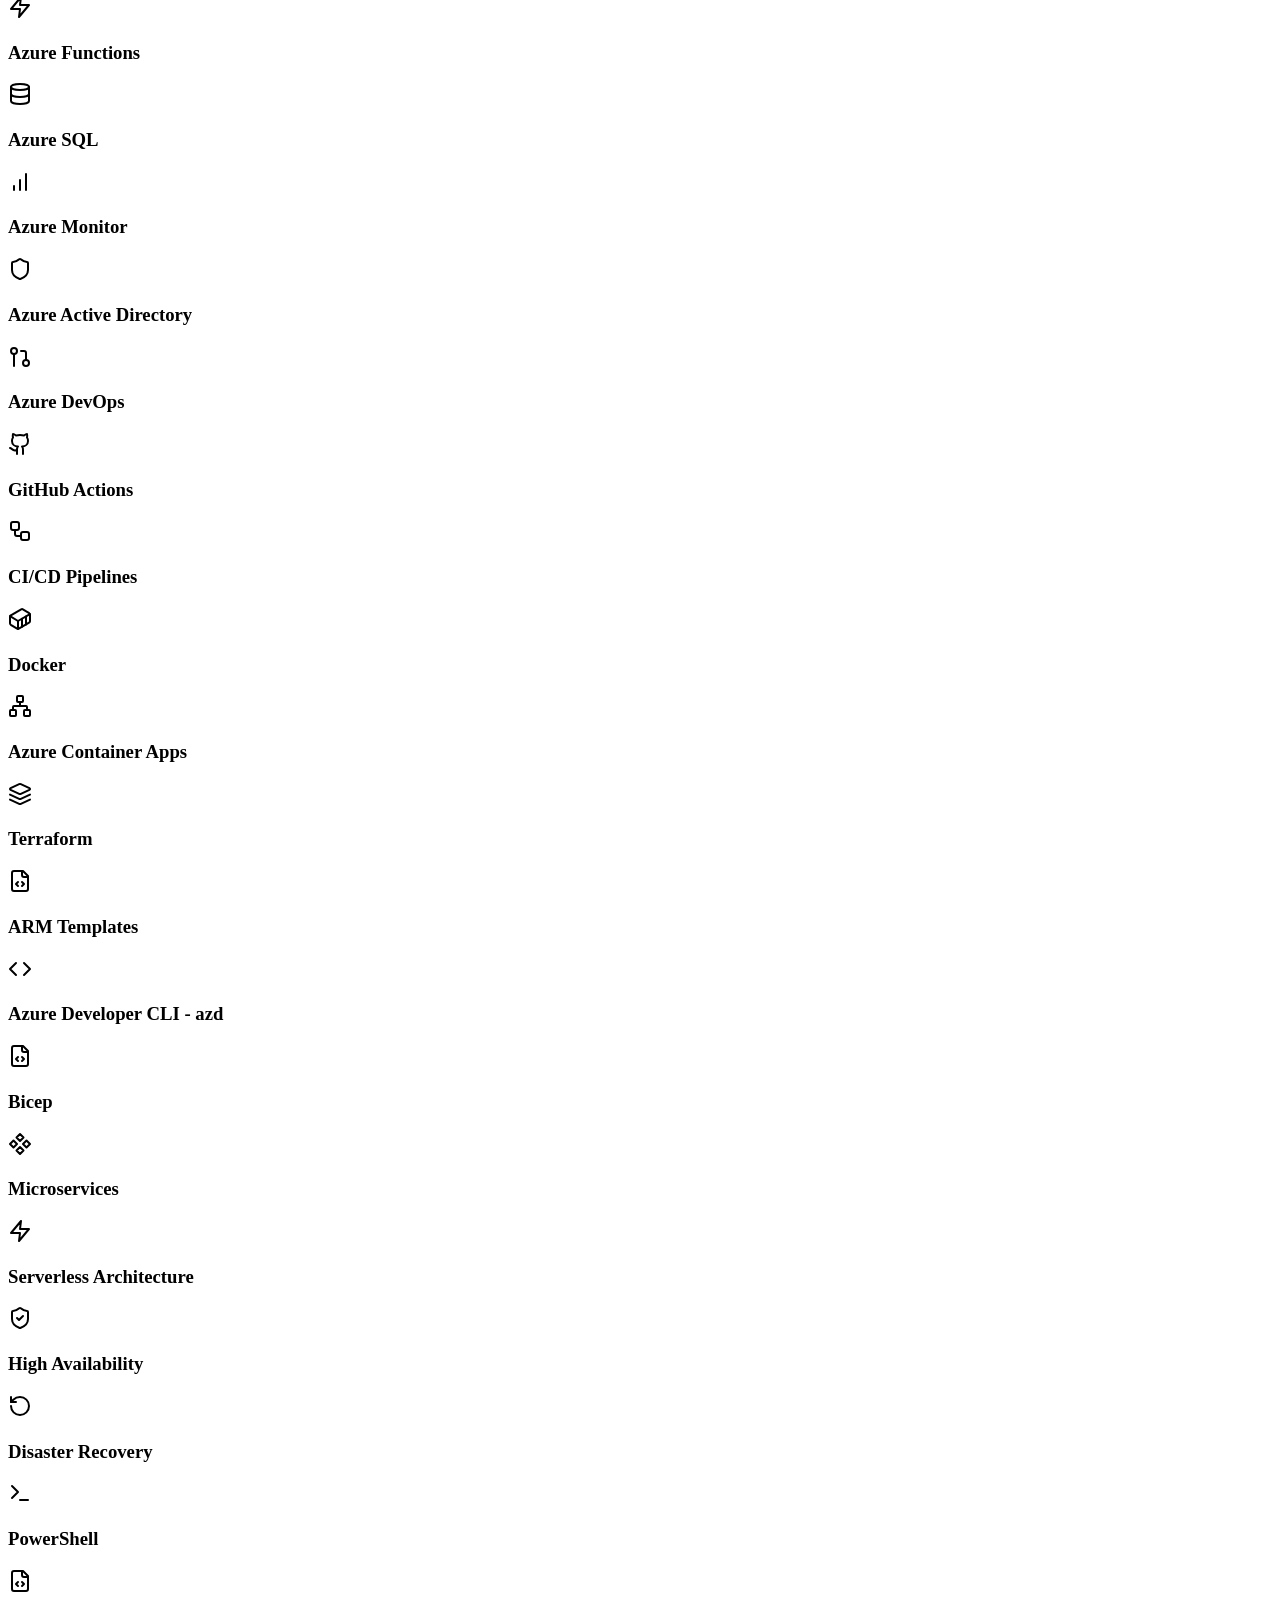
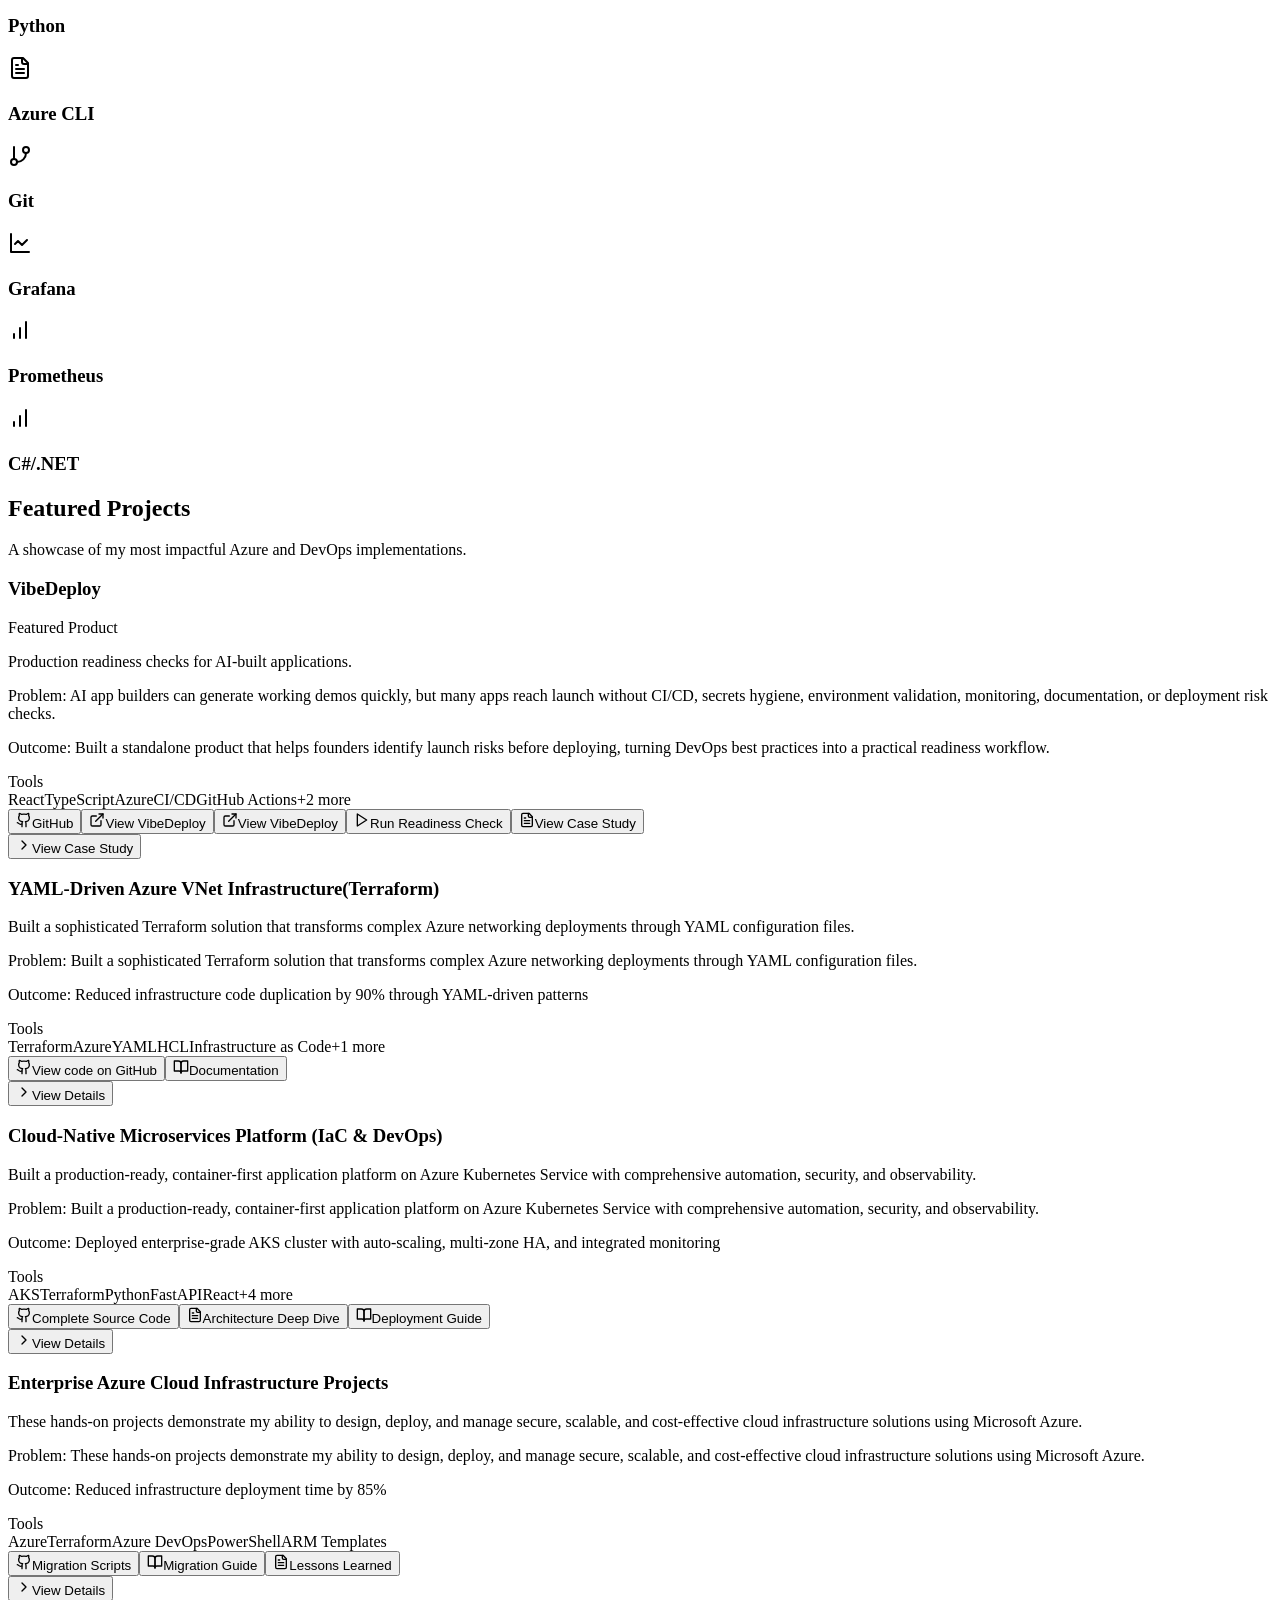
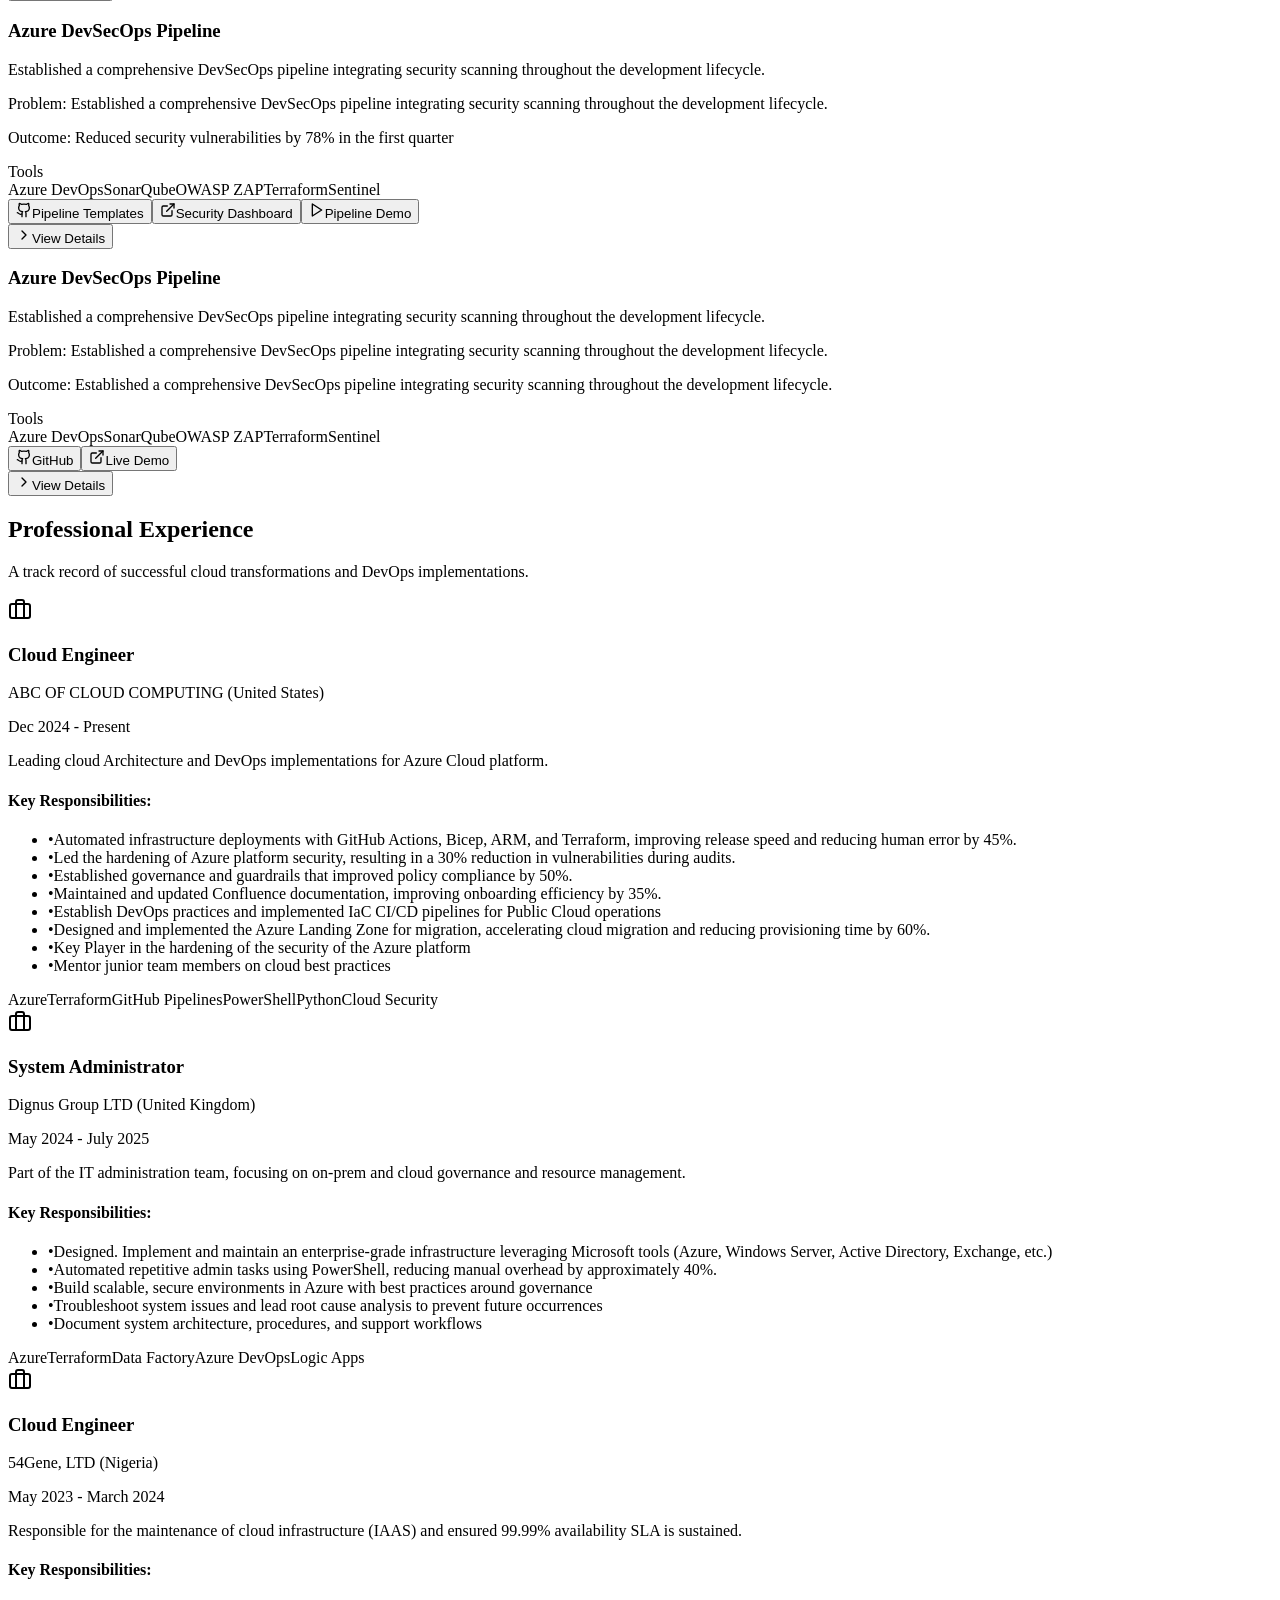
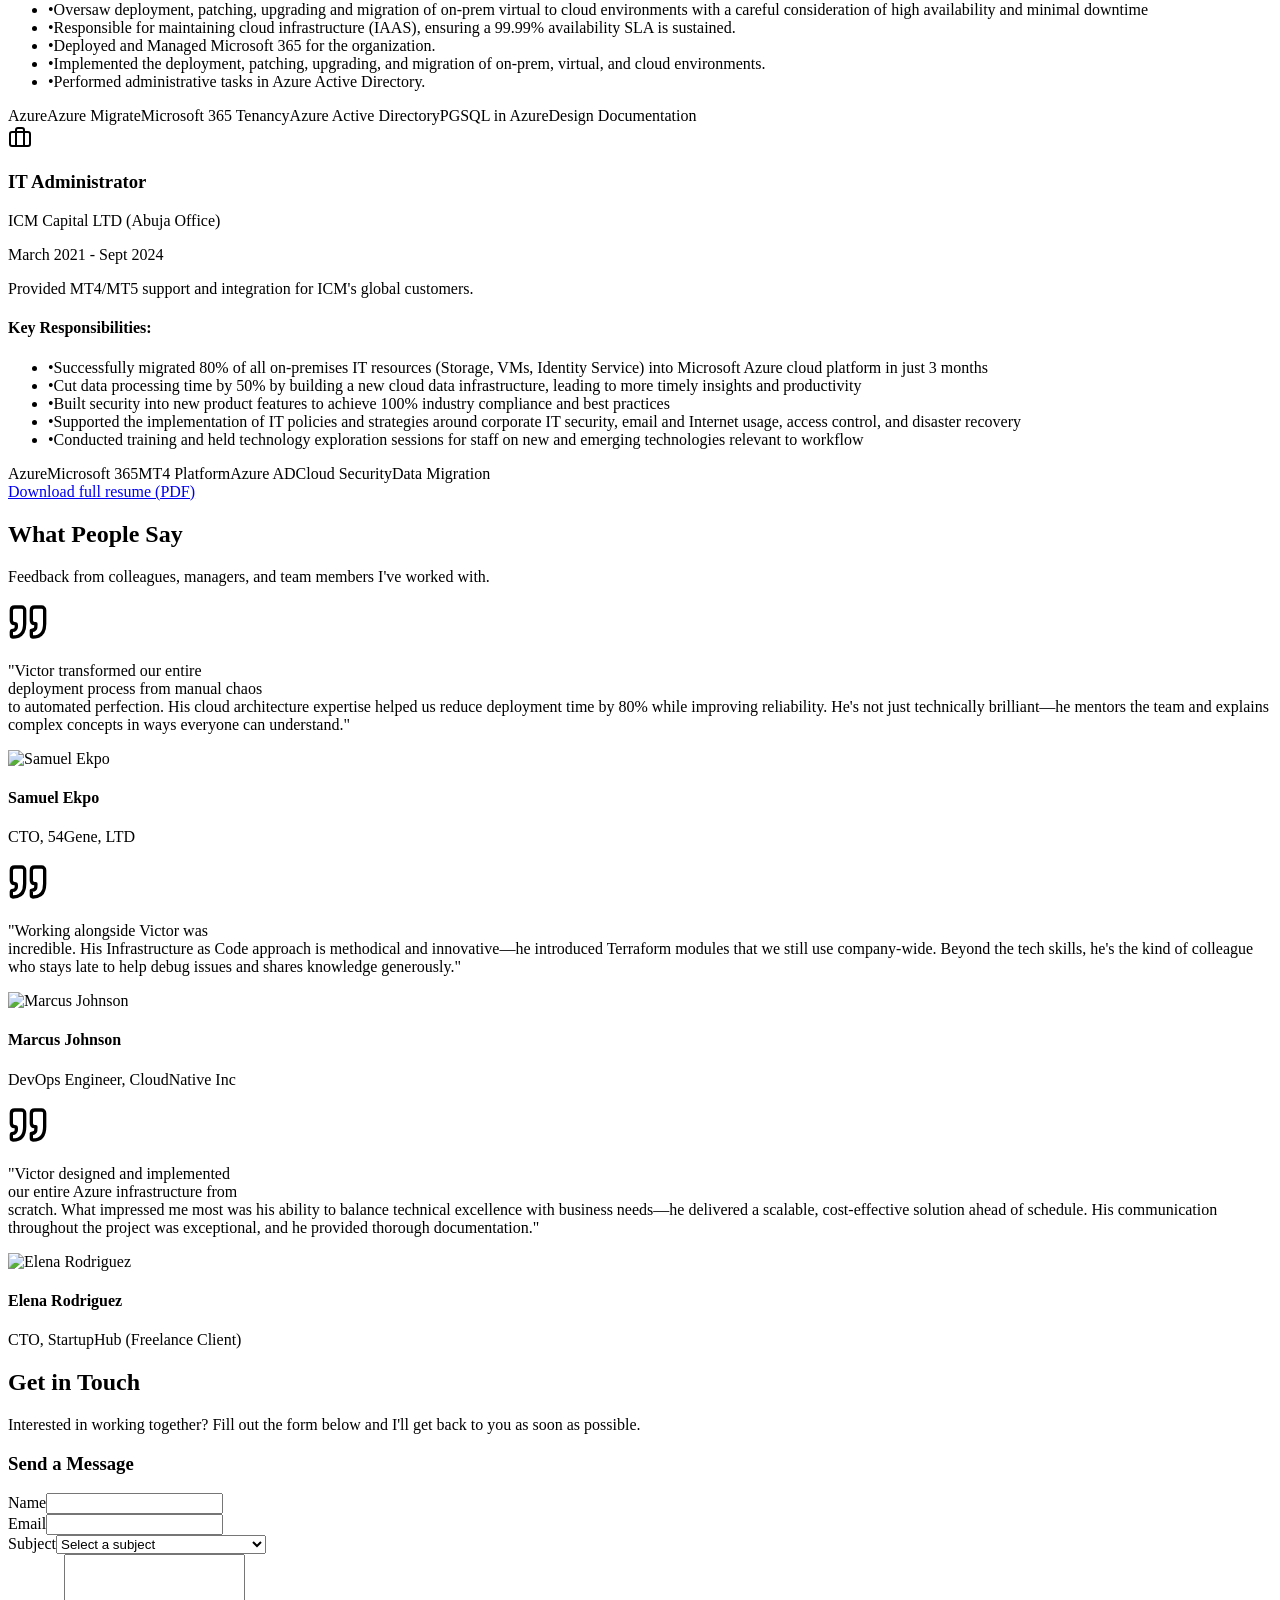
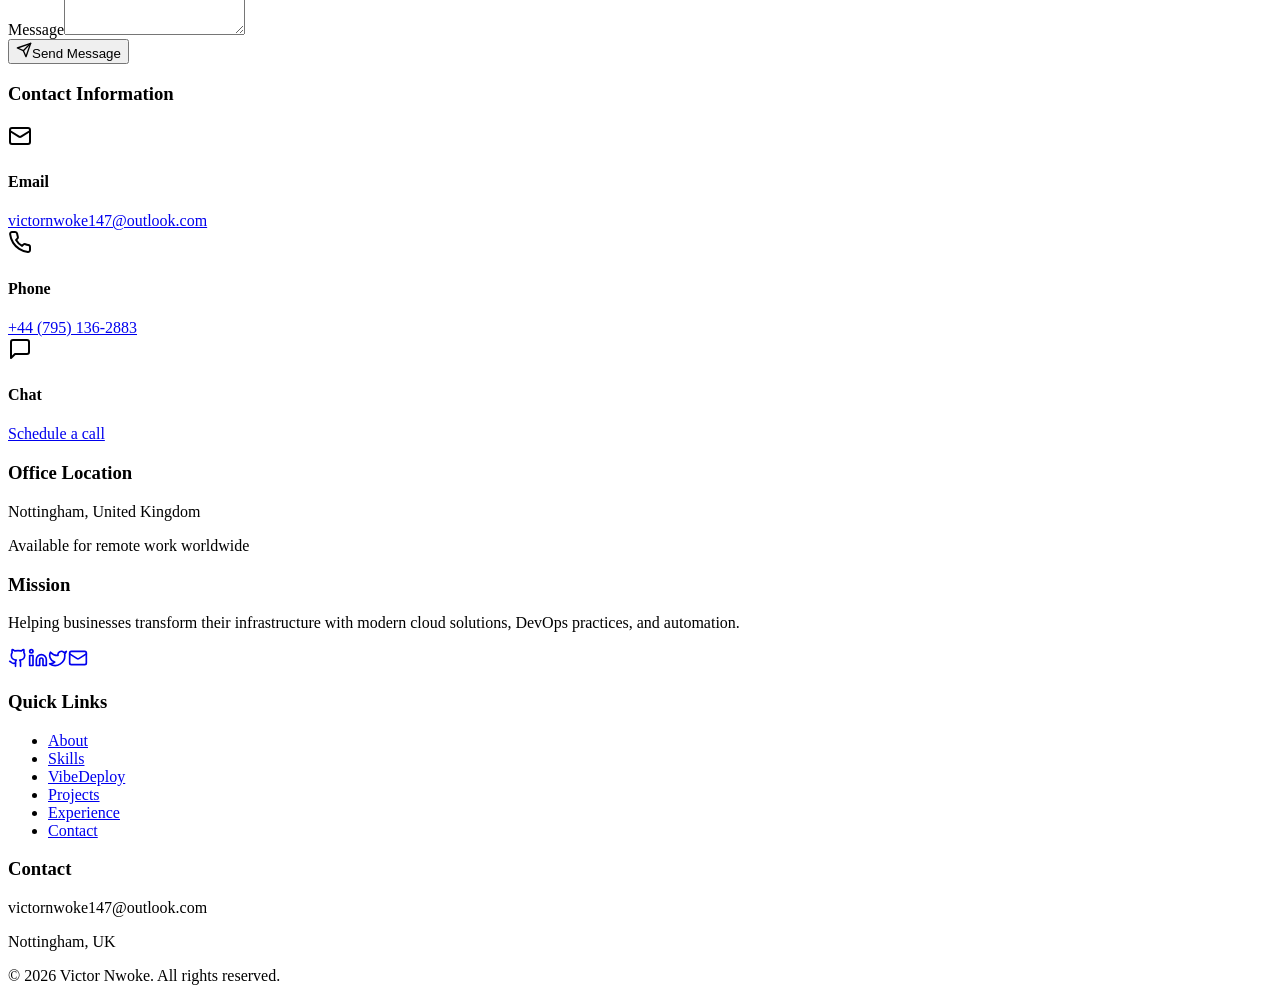
==== commit 21f9b377: "Add featured section styles and integrate into index.html" ====
--- a/index.html
+++ b/index.html
@@ -14,6 +14,7 @@
     <title>Victor Nwoke | Azure DevOps & Cloud Infrastructure Portfolio</title>
     <script type="module" crossorigin src="assets/index-vibedeploy-20260625.js"></script>
     <link rel="stylesheet" crossorigin href="assets/index-D18LbNVd.css">
+    <link rel="stylesheet" href="assets/vibedeploy-featured.css">
   </head>
   <body class="antialiased bg-neutral-50 text-neutral-950 dark:bg-neutral-950 dark:text-neutral-50">
     <div id="root"></div>
--- a/assets/vibedeploy-featured.css
+++ b/assets/vibedeploy-featured.css
@@ -0,0 +1,211 @@
+.vd-featured-section {
+  position: relative;
+  overflow: hidden;
+  padding: 5rem 0;
+  background:
+    radial-gradient(circle at 78% 34%, rgba(56, 189, 248, 0.16), transparent 30rem),
+    radial-gradient(circle at 20% 20%, rgba(139, 92, 246, 0.2), transparent 28rem),
+    linear-gradient(180deg, #0b1020 0%, #111827 100%);
+}
+
+.vd-featured-section::before {
+  content: "";
+  position: absolute;
+  inset: 0;
+  background-image:
+    linear-gradient(rgba(148, 163, 184, 0.06) 1px, transparent 1px),
+    linear-gradient(90deg, rgba(148, 163, 184, 0.06) 1px, transparent 1px);
+  background-size: 44px 44px;
+  pointer-events: none;
+}
+
+.vd-featured-shell {
+  position: relative;
+  max-width: 72rem;
+  margin: 0 auto;
+  border: 1px solid rgba(139, 92, 246, 0.35);
+  border-radius: 1.5rem;
+  background:
+    linear-gradient(135deg, rgba(15, 23, 42, 0.94), rgba(30, 27, 75, 0.82)),
+    rgba(15, 23, 42, 0.85);
+  box-shadow: 0 28px 90px rgba(2, 6, 23, 0.58), 0 0 60px rgba(139, 92, 246, 0.16);
+  overflow: hidden;
+}
+
+.vd-featured-shell::before {
+  content: "";
+  position: absolute;
+  inset: 0;
+  background: linear-gradient(120deg, rgba(139, 92, 246, 0.16), transparent 38%, rgba(56, 189, 248, 0.13));
+  pointer-events: none;
+}
+
+.vd-featured-grid {
+  position: relative;
+  z-index: 1;
+  display: grid;
+  grid-template-columns: minmax(0, 0.95fr) minmax(20rem, 1.05fr);
+  gap: 2rem;
+  align-items: center;
+  padding: clamp(1.5rem, 4vw, 3rem);
+}
+
+.vd-featured-kicker {
+  display: inline-flex;
+  align-items: center;
+  width: fit-content;
+  border: 1px solid rgba(139, 92, 246, 0.48);
+  border-radius: 999px;
+  background: rgba(88, 28, 135, 0.36);
+  color: #d8b4fe;
+  font-size: 0.78rem;
+  font-weight: 700;
+  letter-spacing: 0.08em;
+  text-transform: uppercase;
+  padding: 0.45rem 0.8rem;
+  margin-bottom: 1rem;
+}
+
+.vd-featured-title {
+  color: #f8fafc;
+  font-size: clamp(2.35rem, 5vw, 4.25rem);
+  line-height: 1;
+  font-weight: 800;
+  margin-bottom: 1rem;
+}
+
+.vd-featured-headline {
+  color: #f8fafc;
+  font-size: clamp(1.35rem, 3vw, 2.35rem);
+  line-height: 1.12;
+  font-weight: 800;
+  margin-bottom: 1.25rem;
+}
+
+.vd-featured-headline span {
+  background: linear-gradient(90deg, #8b5cf6, #3b82f6, #22d3ee);
+  -webkit-background-clip: text;
+  background-clip: text;
+  color: transparent;
+}
+
+.vd-featured-copy,
+.vd-featured-support {
+  color: #cbd5e1;
+  line-height: 1.75;
+}
+
+.vd-featured-support {
+  color: #94a3b8;
+  margin-top: 1rem;
+}
+
+.vd-featured-tags {
+  display: flex;
+  flex-wrap: wrap;
+  gap: 0.55rem;
+  margin-top: 1.5rem;
+}
+
+.vd-featured-tags span {
+  border: 1px solid rgba(56, 189, 248, 0.24);
+  border-radius: 999px;
+  background: rgba(15, 23, 42, 0.72);
+  color: #bfdbfe;
+  font-size: 0.8rem;
+  font-weight: 600;
+  padding: 0.45rem 0.7rem;
+}
+
+.vd-featured-preview-wrap {
+  position: relative;
+}
+
+.vd-featured-preview-wrap::before {
+  content: "";
+  position: absolute;
+  inset: 8% 2%;
+  border-radius: 2rem;
+  background: linear-gradient(135deg, rgba(139, 92, 246, 0.36), rgba(34, 211, 238, 0.28));
+  filter: blur(32px);
+  opacity: 0.76;
+}
+
+.vd-featured-preview {
+  position: relative;
+  border: 1px solid rgba(139, 92, 246, 0.44);
+  border-radius: 1.1rem;
+  background: #020617;
+  box-shadow: 0 24px 70px rgba(2, 6, 23, 0.72);
+  overflow: hidden;
+  transform: perspective(1000px) rotateY(-4deg) rotateX(1deg);
+}
+
+.vd-featured-preview img {
+  display: block;
+  width: 100%;
+  height: auto;
+}
+
+.vd-featured-ctas {
+  position: relative;
+  z-index: 1;
+  display: flex;
+  flex-wrap: wrap;
+  gap: 0.85rem;
+  padding: 0 clamp(1.5rem, 4vw, 3rem) clamp(1.5rem, 4vw, 3rem);
+}
+
+.vd-featured-link {
+  display: inline-flex;
+  align-items: center;
+  justify-content: center;
+  min-height: 2.75rem;
+  border-radius: 0.5rem;
+  font-weight: 700;
+  padding: 0.75rem 1.15rem;
+  transition: transform 160ms ease, border-color 160ms ease, background 160ms ease;
+}
+
+.vd-featured-link:hover {
+  transform: translateY(-1px);
+}
+
+.vd-featured-link.primary {
+  background: linear-gradient(90deg, #7c3aed, #2563eb);
+  color: #ffffff;
+  box-shadow: 0 14px 34px rgba(124, 58, 237, 0.28);
+}
+
+.vd-featured-link.secondary {
+  border: 1px solid rgba(56, 189, 248, 0.4);
+  background: rgba(14, 165, 233, 0.13);
+  color: #e0f2fe;
+}
+
+.vd-featured-link.tertiary {
+  border: 1px solid rgba(148, 163, 184, 0.32);
+  background: rgba(15, 23, 42, 0.48);
+  color: #e2e8f0;
+}
+
+@media (max-width: 900px) {
+  .vd-featured-grid {
+    grid-template-columns: 1fr;
+  }
+
+  .vd-featured-preview {
+    transform: none;
+  }
+}
+
+@media (max-width: 640px) {
+  .vd-featured-section {
+    padding: 4rem 0;
+  }
+
+  .vd-featured-ctas,
+  .vd-featured-link {
+    width: 100%;
+  }
+}
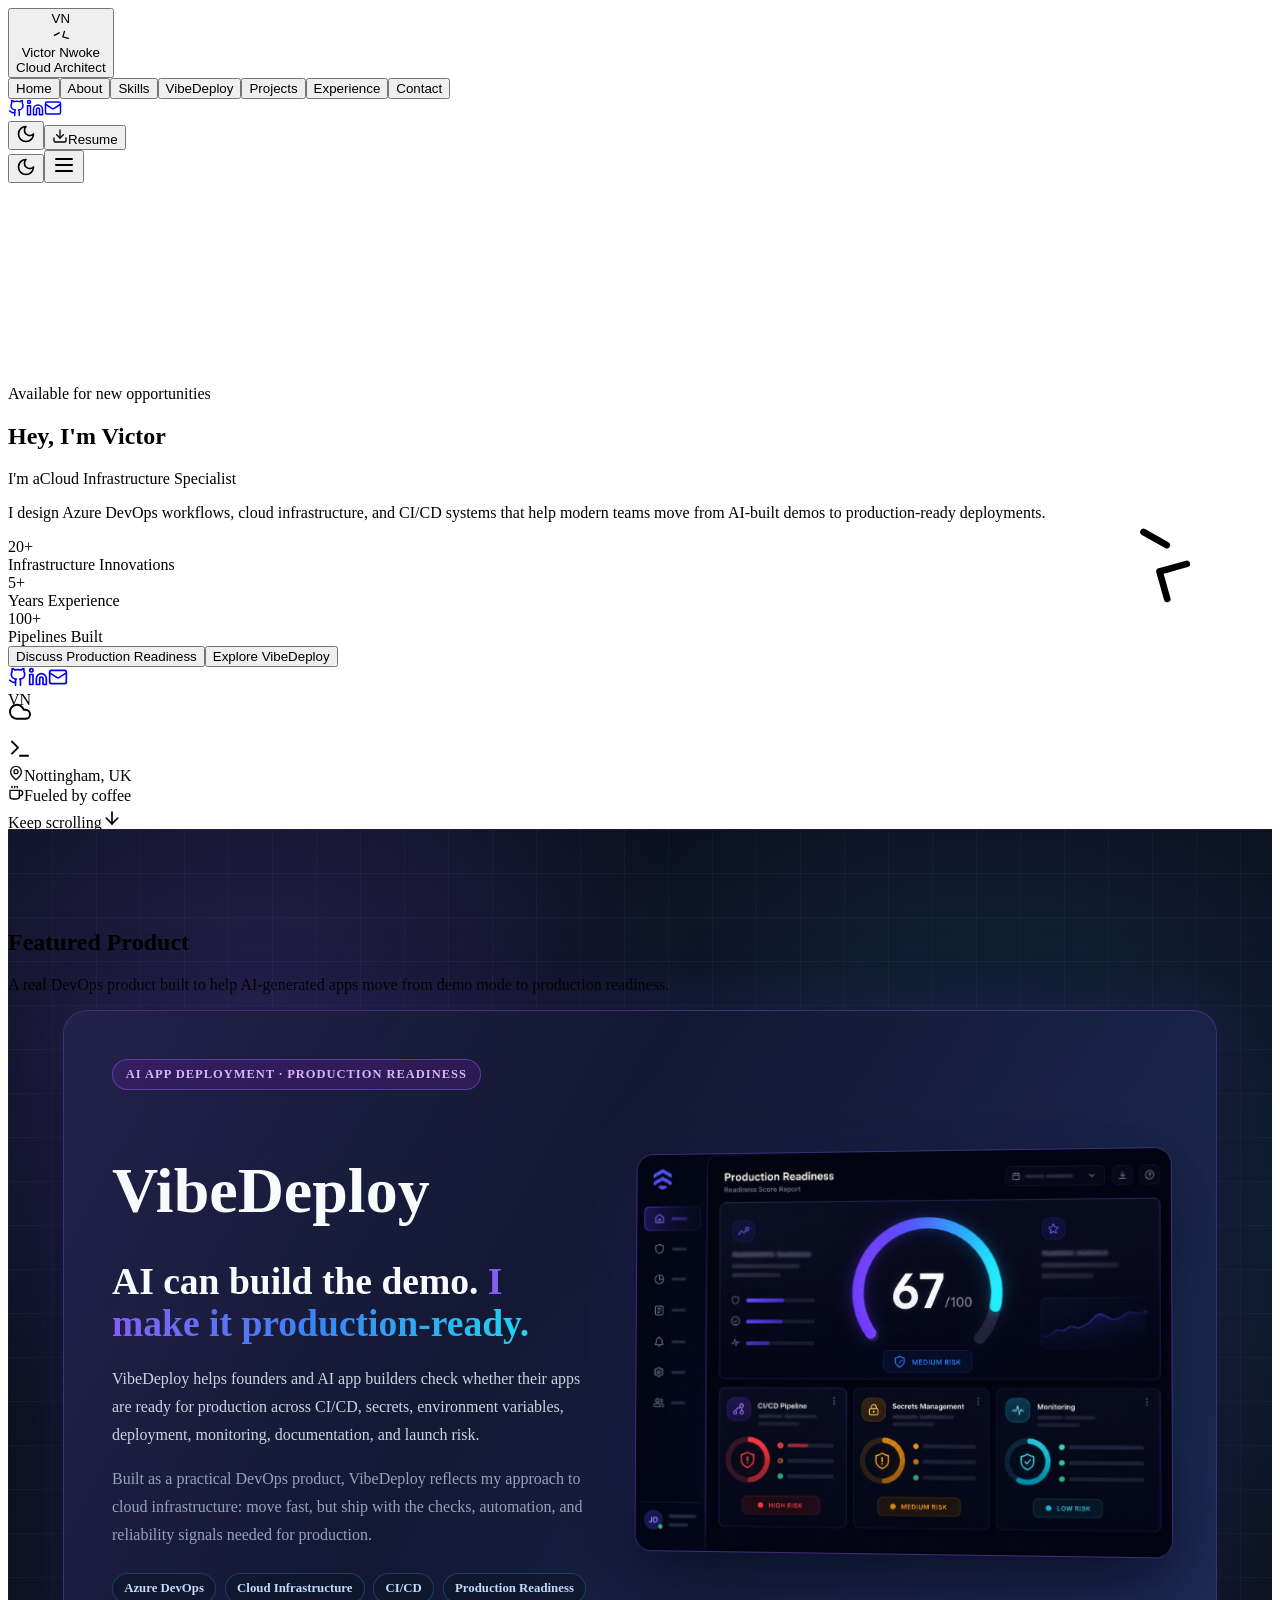
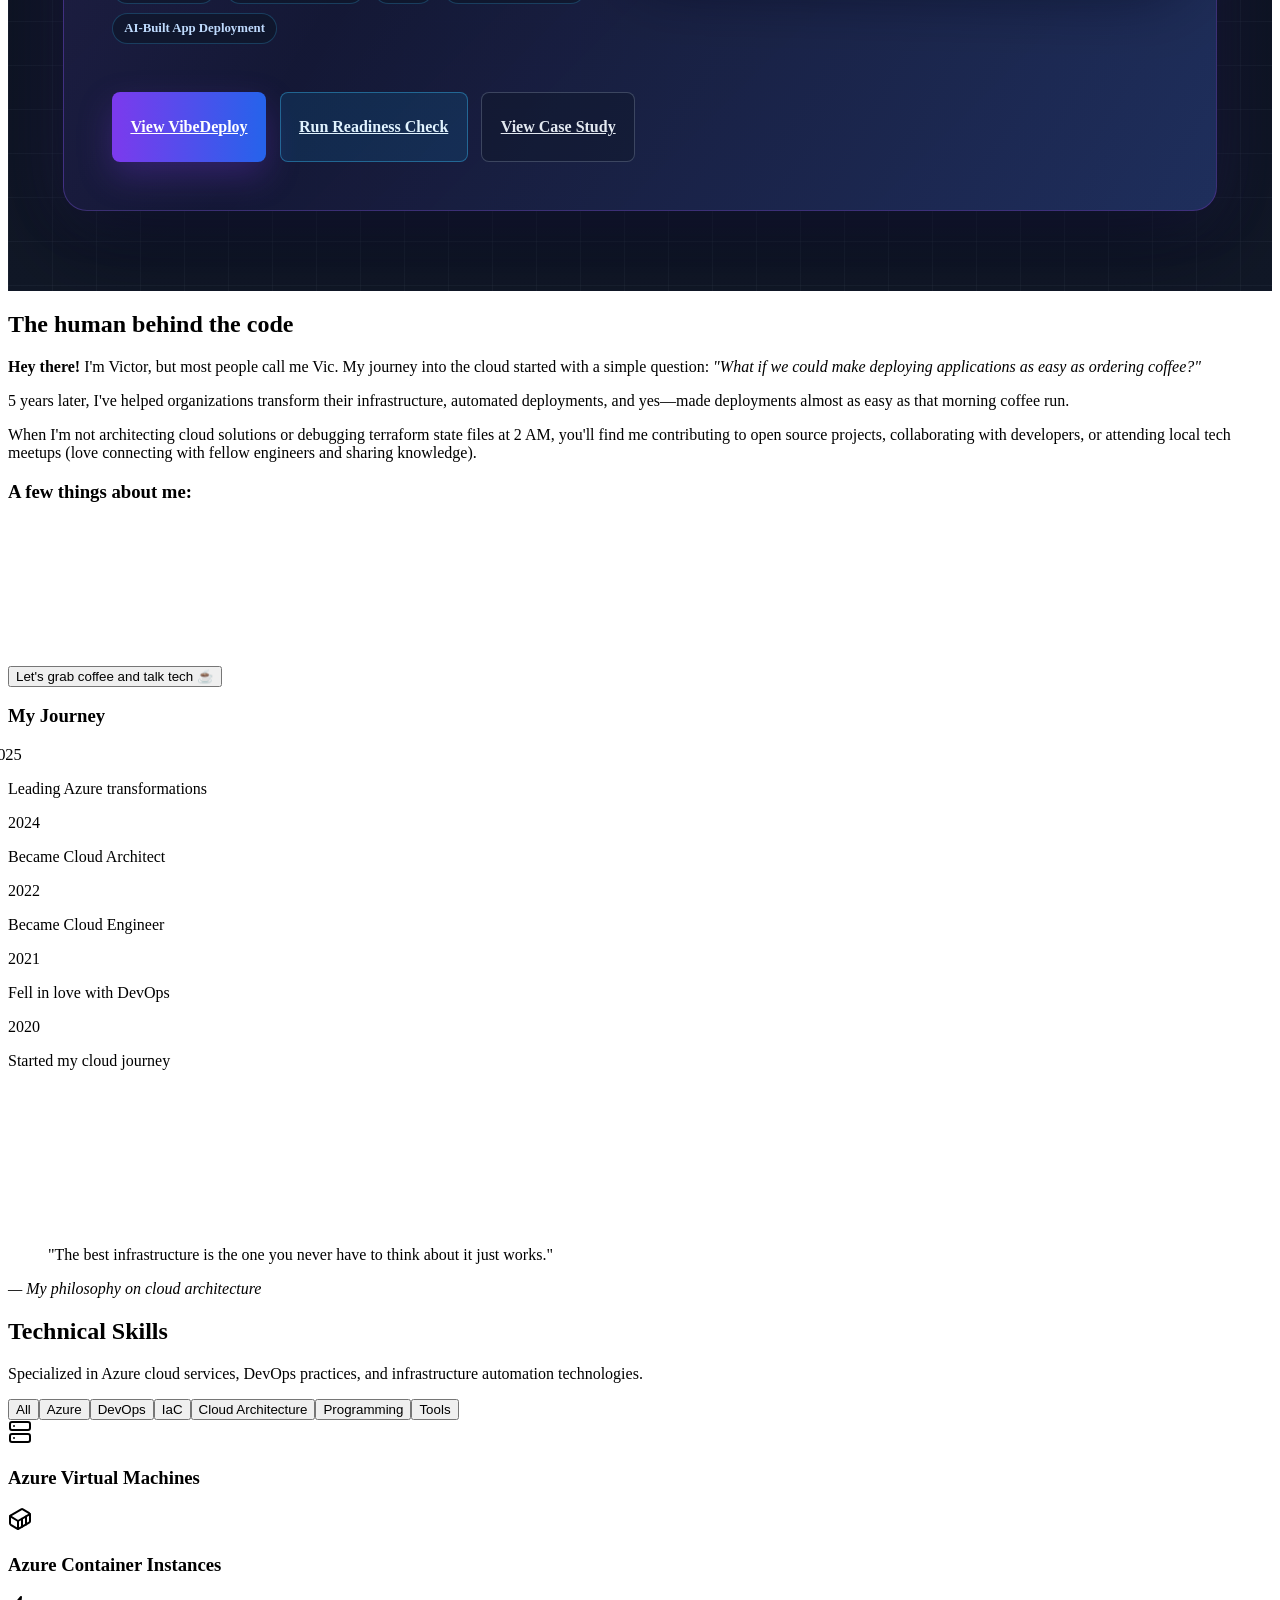
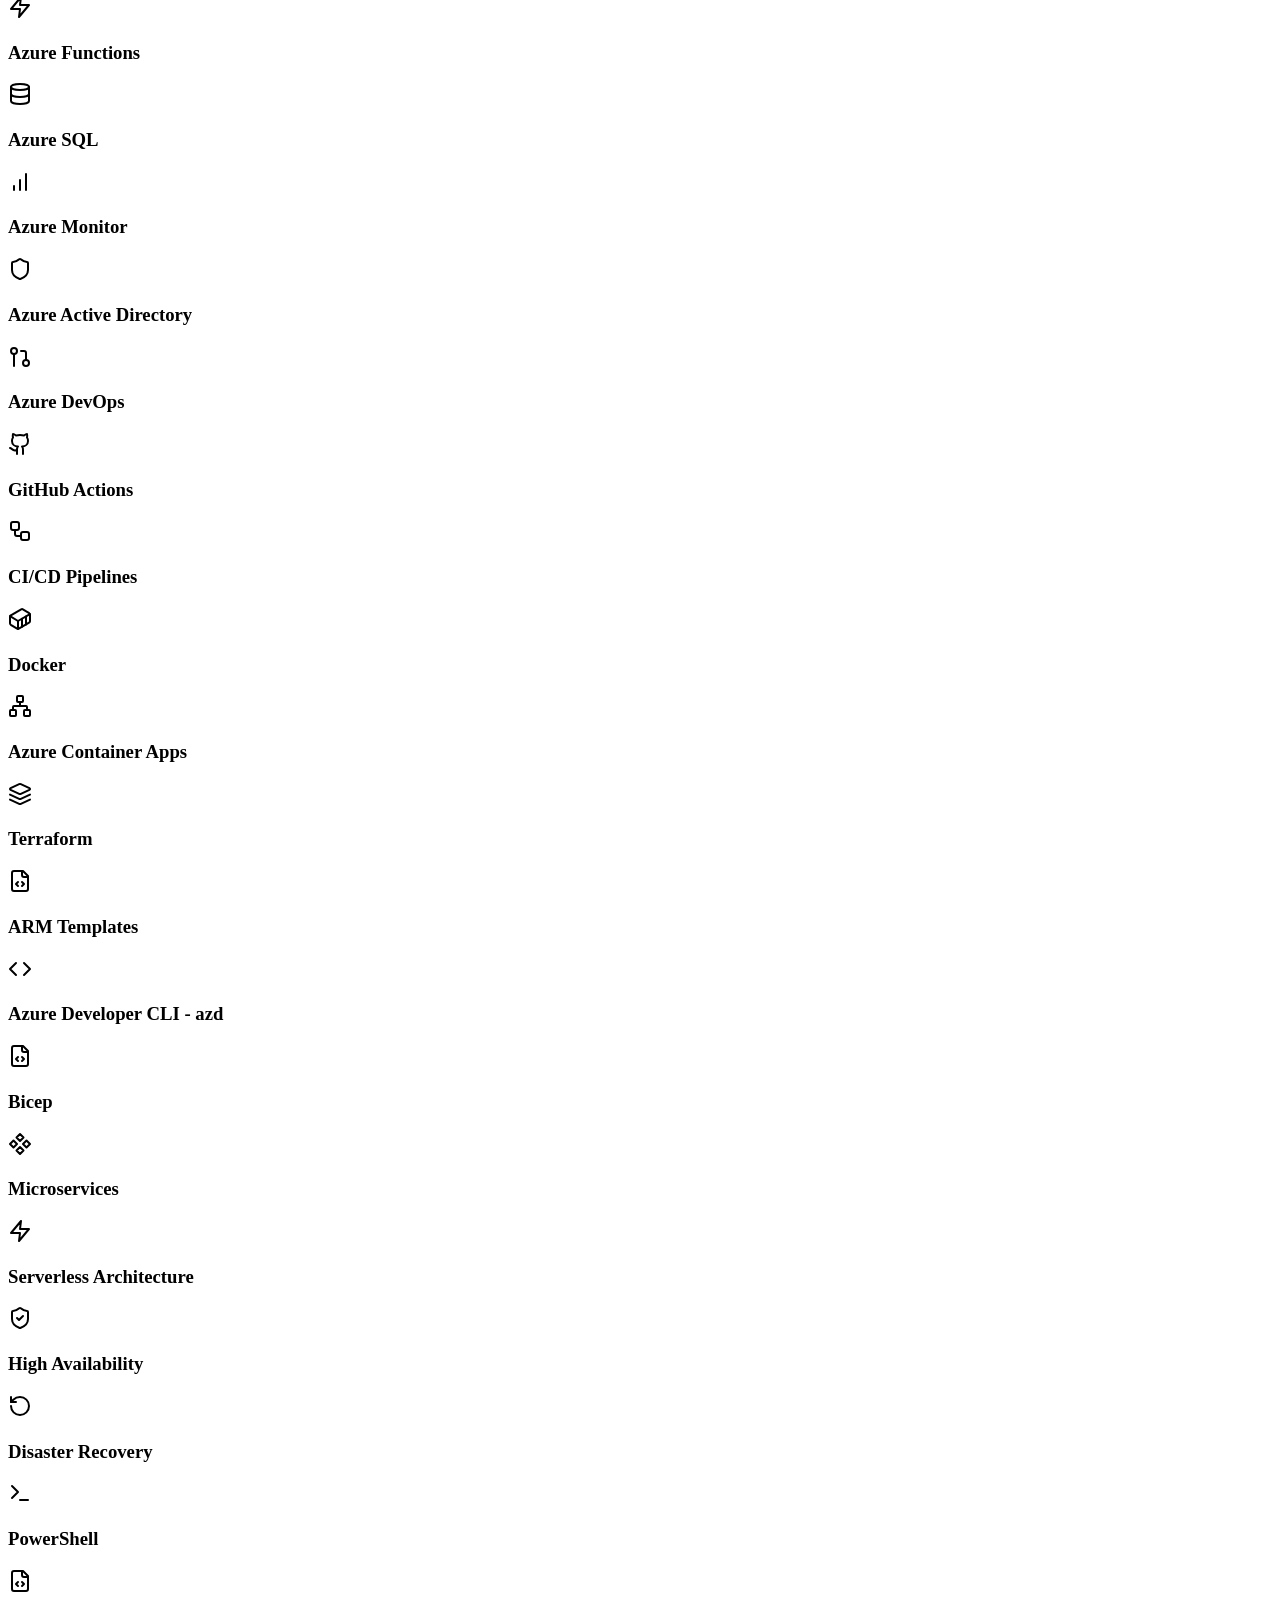
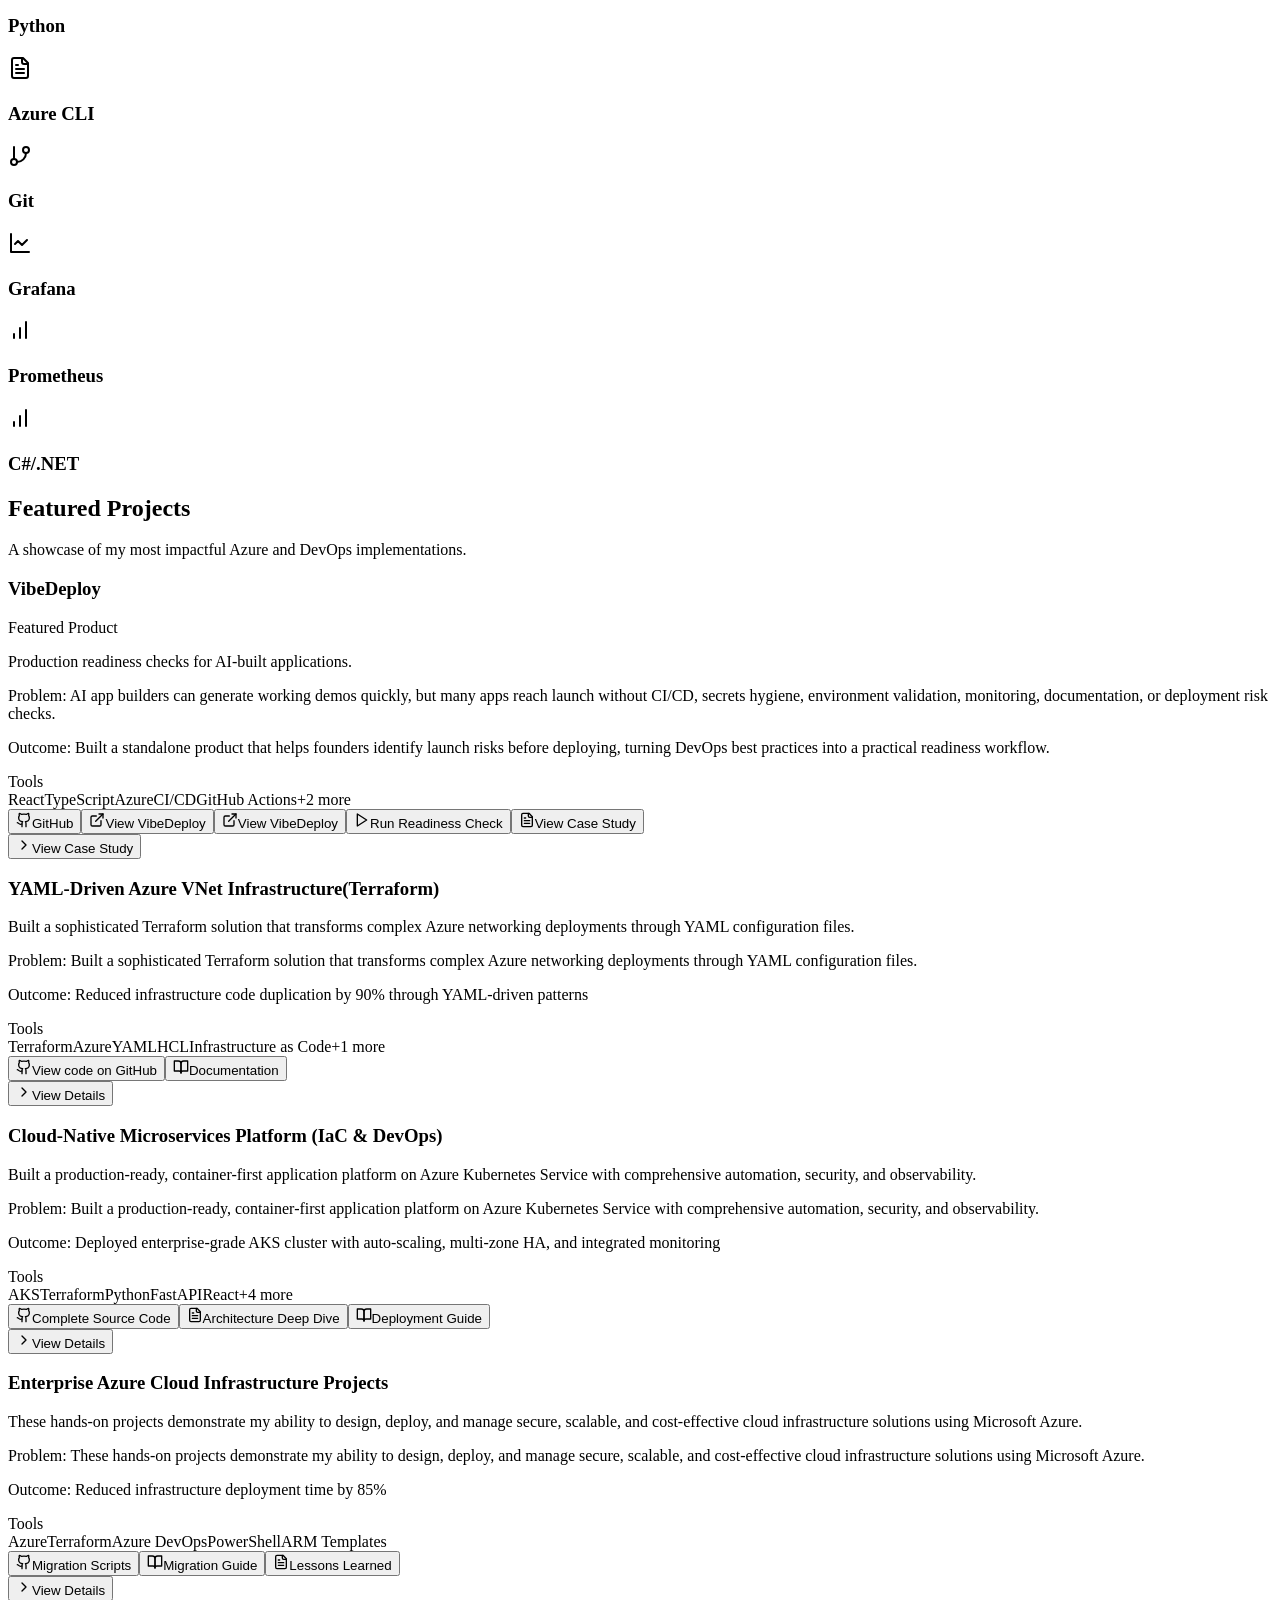
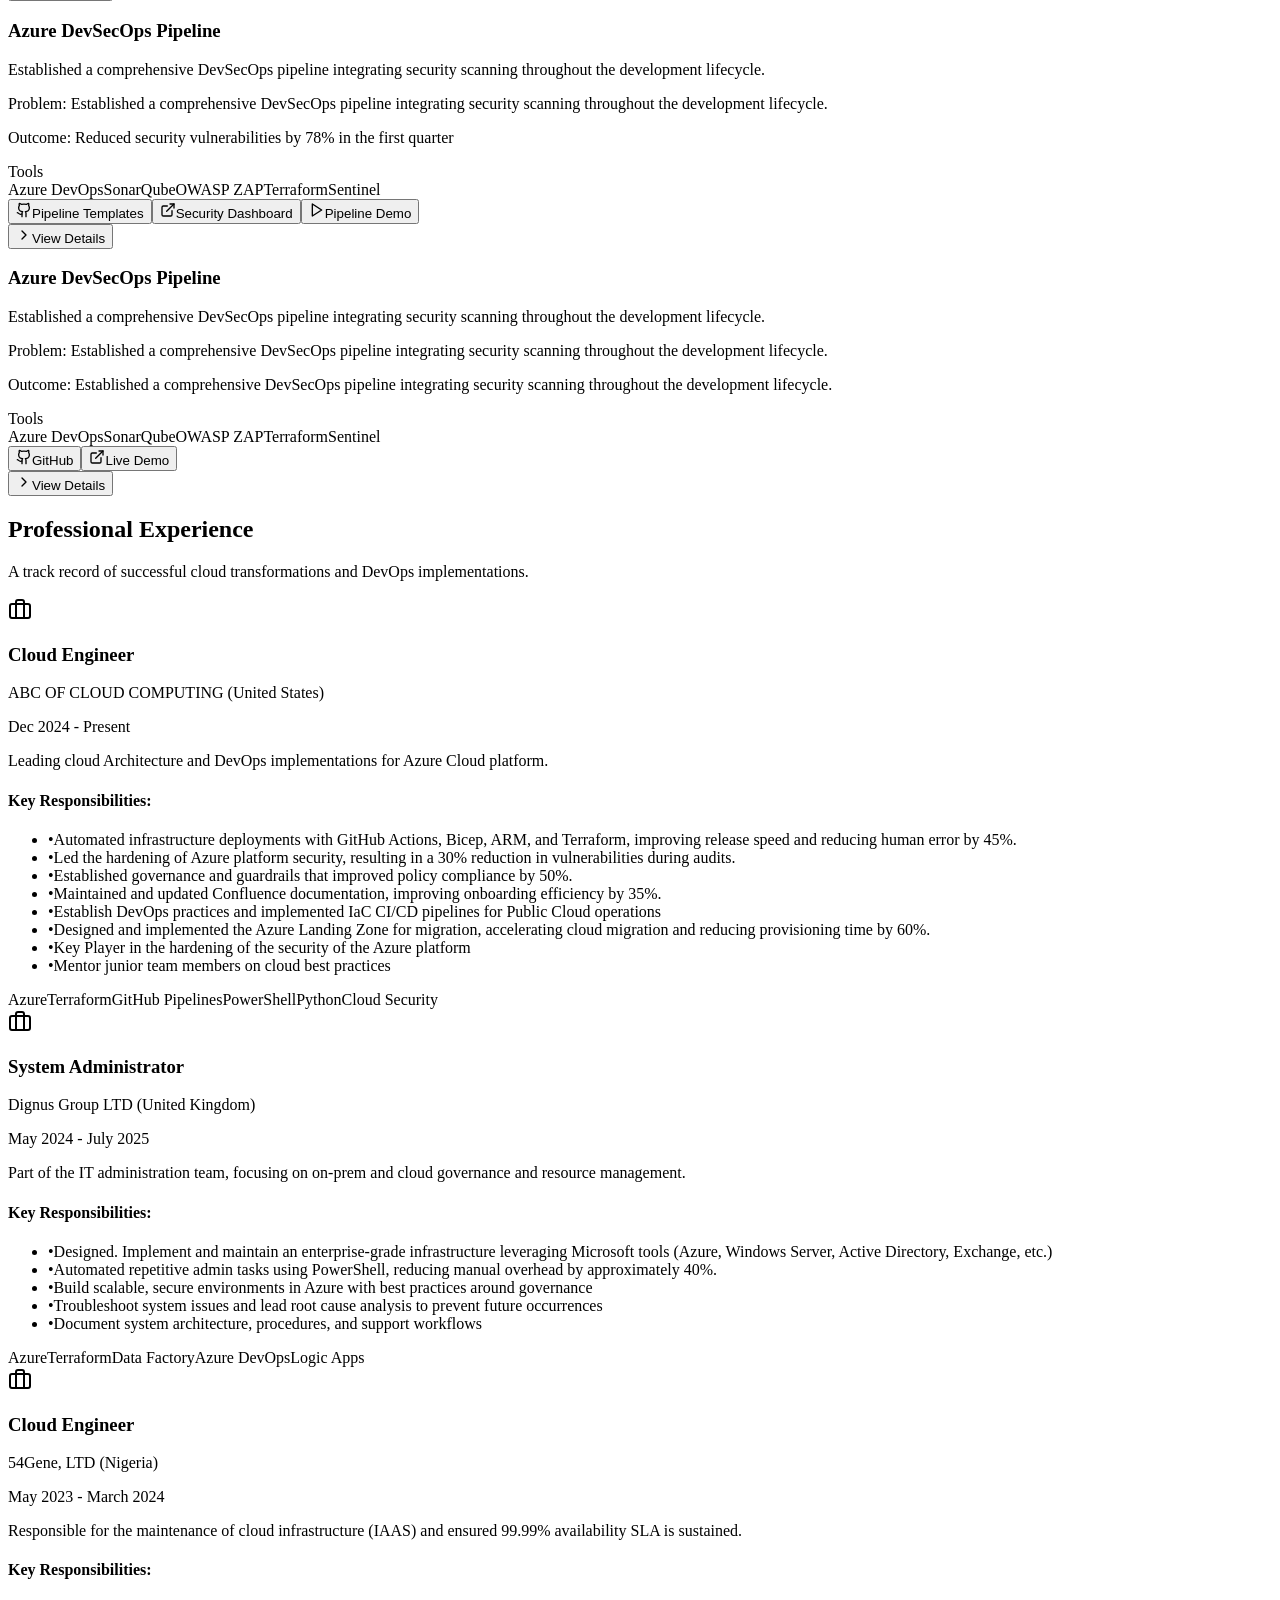
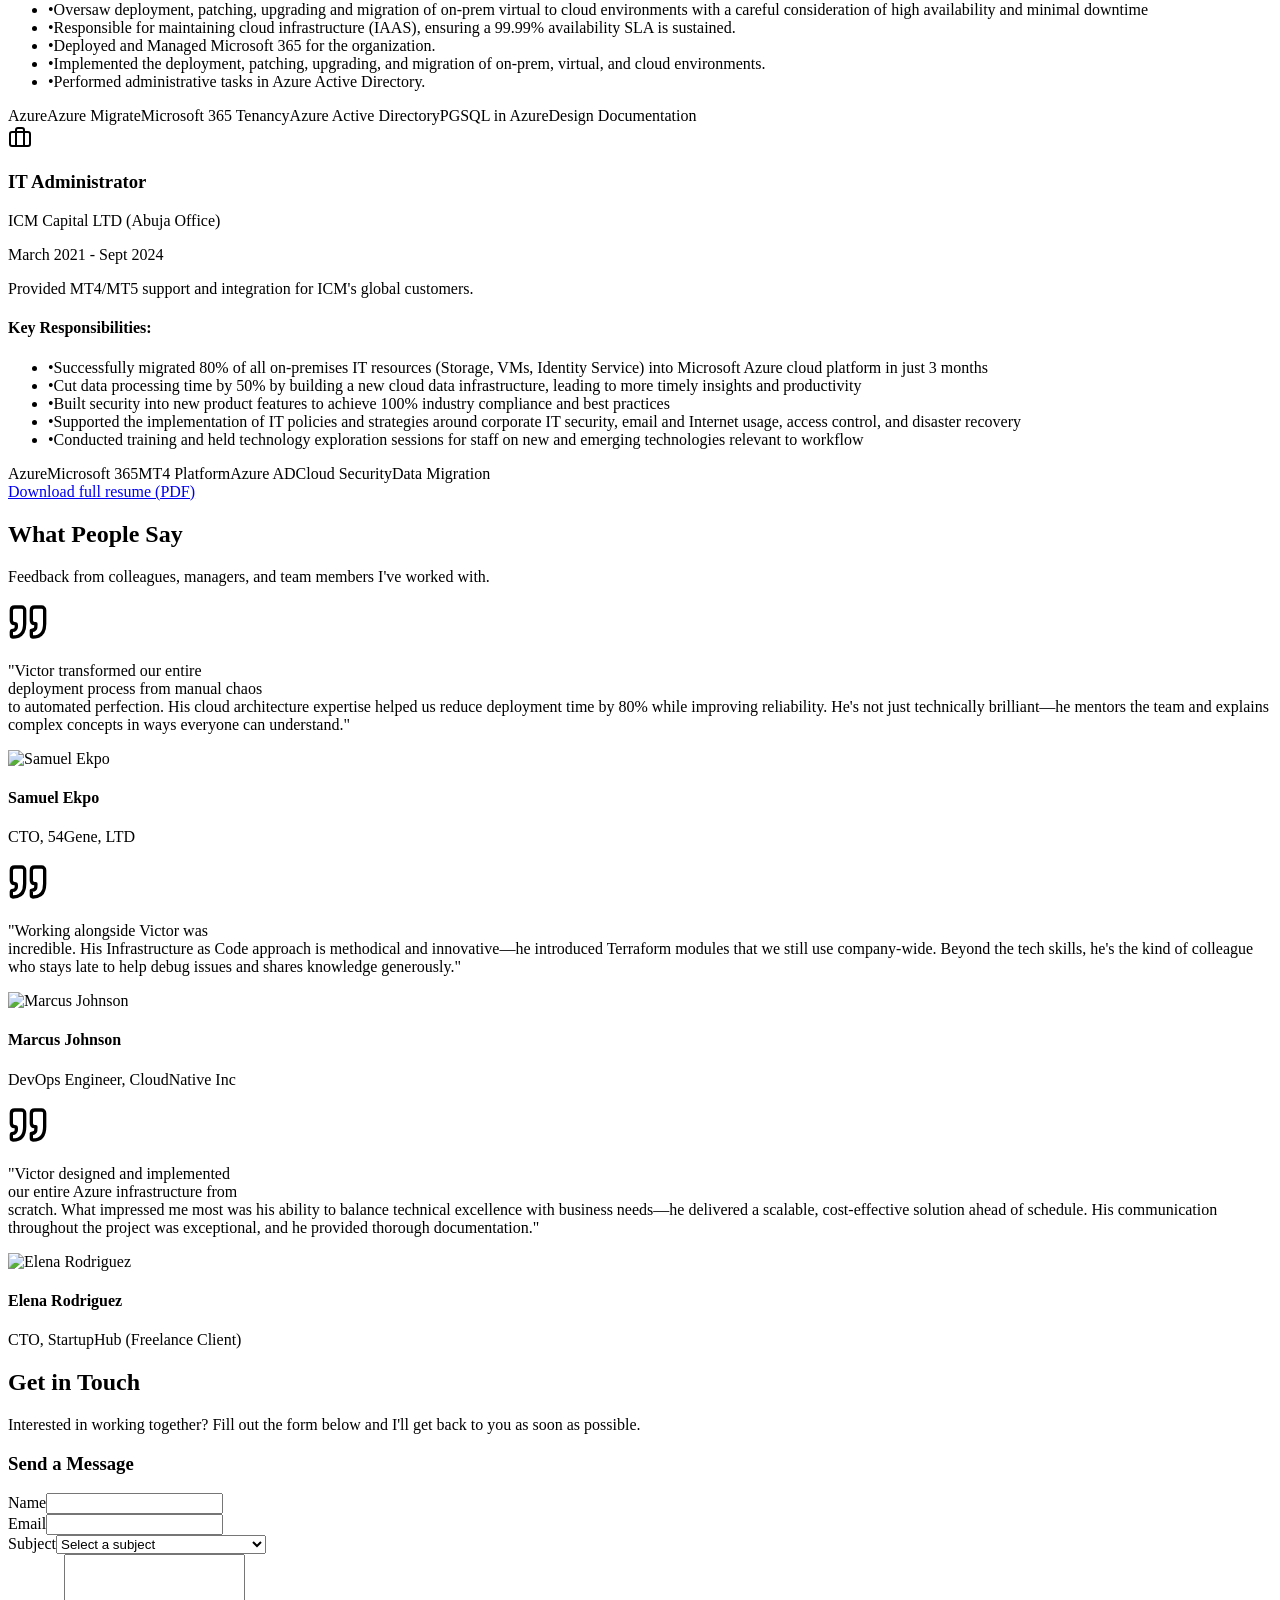
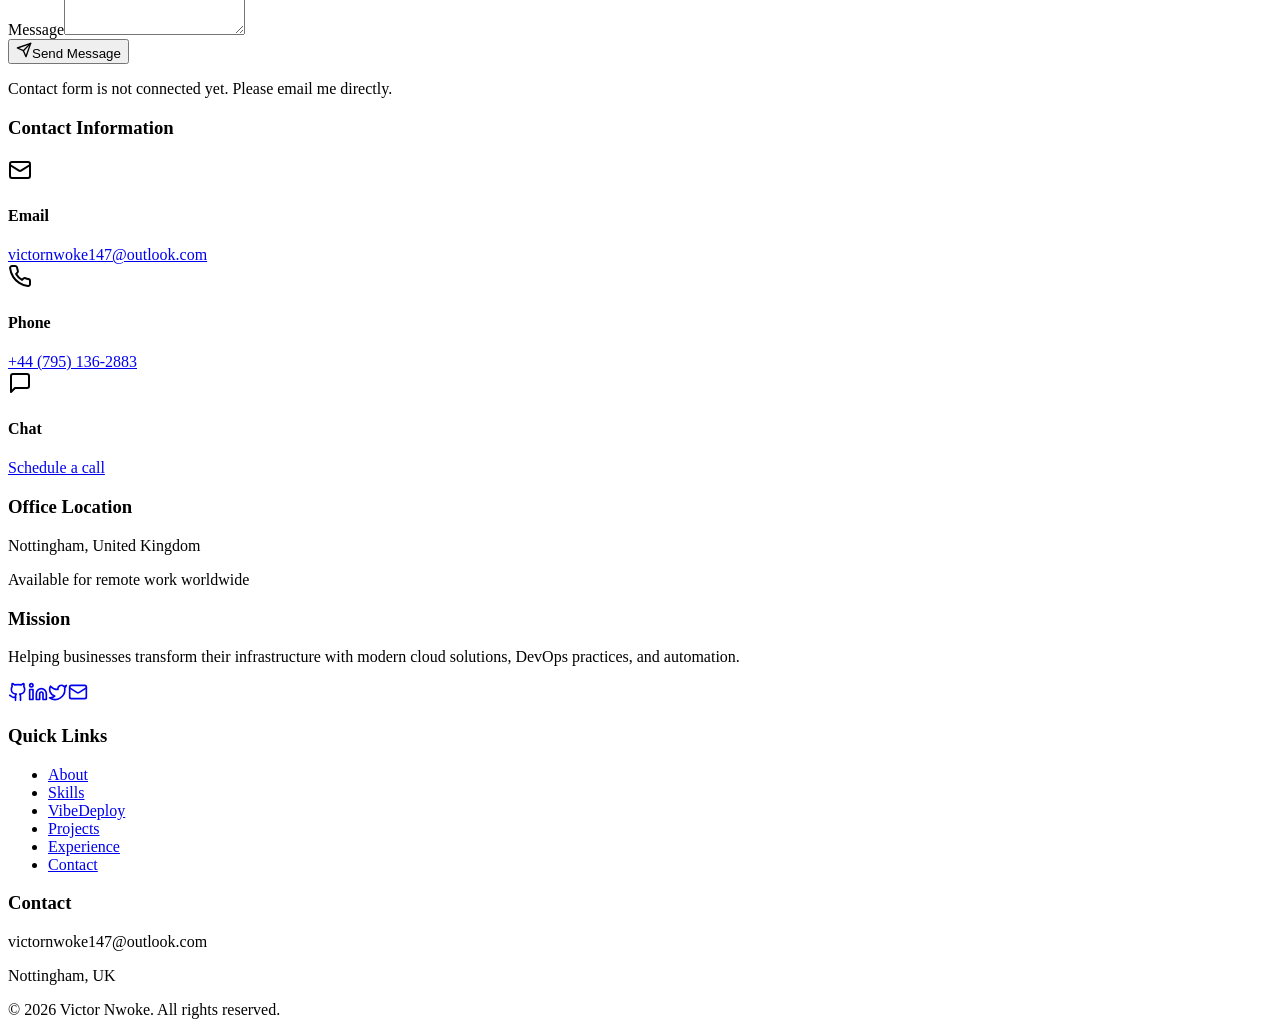
==== commit bd0b1f8a: "Add Formspree integration and update README with portfolio details" ====
--- a/index.html
+++ b/index.html
@@ -18,6 +18,175 @@
   </head>
   <body class="antialiased bg-neutral-50 text-neutral-950 dark:bg-neutral-950 dark:text-neutral-50">
     <div id="root"></div>
+    <script>
+      window.VICTOR_PORTFOLIO_CONFIG = {
+        formspreeFormId: "YOUR_FORM_ID"
+      };
+
+      (function () {
+        var directEmail = "victornwoke147@outlook.com";
+        var connectedPlaceholder = "YOUR_FORM_ID";
+
+        function getFormspreeFormId() {
+          var config = window.VICTOR_PORTFOLIO_CONFIG || {};
+          var formId = String(config.formspreeFormId || "").trim();
+          return formId === connectedPlaceholder ? "" : formId;
+        }
+
+        function getContactForm(target) {
+          var form = target && target.closest ? target.closest("form") : null;
+          if (!form) {
+            return null;
+          }
+
+          var requiredFields = ["name", "email", "subject", "message"];
+          var hasAllFields = requiredFields.every(function (fieldName) {
+            return form.querySelector("[name='" + fieldName + "']");
+          });
+
+          return hasAllFields ? form : null;
+        }
+
+        function getStatusElement(form) {
+          var status = form.parentElement.querySelector("[data-contact-form-status]");
+
+          if (!status) {
+            status = document.createElement("p");
+            status.setAttribute("data-contact-form-status", "true");
+            status.setAttribute("role", "status");
+            status.setAttribute("aria-live", "polite");
+            status.className = "mt-4 p-4 rounded-lg text-sm bg-red-100 text-red-800 dark:bg-red-900/30 dark:text-red-200";
+            form.insertAdjacentElement("afterend", status);
+          }
+
+          return status;
+        }
+
+        function setStatus(form, message, isSuccess, includeEmailLink) {
+          var status = getStatusElement(form);
+          var statusClass = "mt-4 p-4 rounded-lg text-sm " + (
+            isSuccess
+              ? "bg-green-100 text-green-800 dark:bg-green-900/30 dark:text-green-200"
+              : "bg-red-100 text-red-800 dark:bg-red-900/30 dark:text-red-200"
+          );
+
+          if (status.className !== statusClass) {
+            status.className = statusClass;
+          }
+
+          if (!includeEmailLink) {
+            if (status.textContent !== message || status.querySelector("a")) {
+              status.textContent = message;
+            }
+            status.removeAttribute("data-status-message");
+            return;
+          }
+
+          if (status.getAttribute("data-status-message") === message) {
+            return;
+          }
+
+          status.textContent = "Something went wrong. Please email me directly at ";
+
+          var emailLink = document.createElement("a");
+          emailLink.href = "mailto:" + directEmail;
+          emailLink.className = "underline";
+          emailLink.textContent = directEmail;
+          status.appendChild(emailLink);
+          status.appendChild(document.createTextNode("."));
+          status.setAttribute("data-status-message", message);
+        }
+
+        function clearFormFields(form) {
+          Array.prototype.forEach.call(form.elements, function (field) {
+            if (!field.name || field.type === "submit" || field.type === "button") {
+              return;
+            }
+
+            field.value = "";
+            field.dispatchEvent(new Event("input", { bubbles: true }));
+            field.dispatchEvent(new Event("change", { bubbles: true }));
+          });
+        }
+
+        function connectRenderedForm() {
+          var forms = Array.prototype.slice.call(document.querySelectorAll("form"));
+          forms.forEach(function (form) {
+            if (!getContactForm(form)) {
+              return;
+            }
+
+            var formId = getFormspreeFormId();
+            form.method = "POST";
+            form.action = formId ? "https://formspree.io/f/" + formId : "";
+
+            if (!formId) {
+              setStatus(form, "Contact form is not connected yet. Please email me directly.", false);
+            }
+          });
+        }
+
+        document.addEventListener("submit", function (event) {
+          var form = getContactForm(event.target);
+          if (!form) {
+            return;
+          }
+
+          event.preventDefault();
+          event.stopImmediatePropagation();
+
+          var formId = getFormspreeFormId();
+          if (!formId) {
+            setStatus(form, "Contact form is not connected yet. Please email me directly.", false);
+            return;
+          }
+
+          var submitButton = event.submitter || form.querySelector("button[type='submit'], input[type='submit']");
+          var previousButtonMarkup = submitButton ? submitButton.innerHTML : "";
+
+          if (submitButton) {
+            submitButton.disabled = true;
+            submitButton.textContent = "Sending...";
+          }
+
+          fetch("https://formspree.io/f/" + formId, {
+            method: "POST",
+            body: new FormData(form),
+            headers: {
+              Accept: "application/json"
+            }
+          })
+            .then(function (response) {
+              if (!response.ok) {
+                throw new Error("Formspree request failed");
+              }
+
+              setStatus(form, "Thanks, your message has been sent. I’ll get back to you as soon as possible.", true);
+              clearFormFields(form);
+            })
+            .catch(function () {
+              setStatus(
+                form,
+                "Something went wrong. Please email me directly at " + directEmail + ".",
+                false,
+                true
+              );
+            })
+            .finally(function () {
+              if (submitButton) {
+                submitButton.disabled = false;
+                submitButton.innerHTML = previousButtonMarkup || "Send Message";
+              }
+            });
+        }, true);
+
+        connectRenderedForm();
+        new MutationObserver(connectRenderedForm).observe(document.body, {
+          childList: true,
+          subtree: true
+        });
+      })();
+    </script>
   </body>
 
 <!-- Mirrored from victornwoke.com/ by HTTrack Website Copier/3.x [XR&CO'2014], Sun, 09 Nov 2025 00:03:23 GMT -->
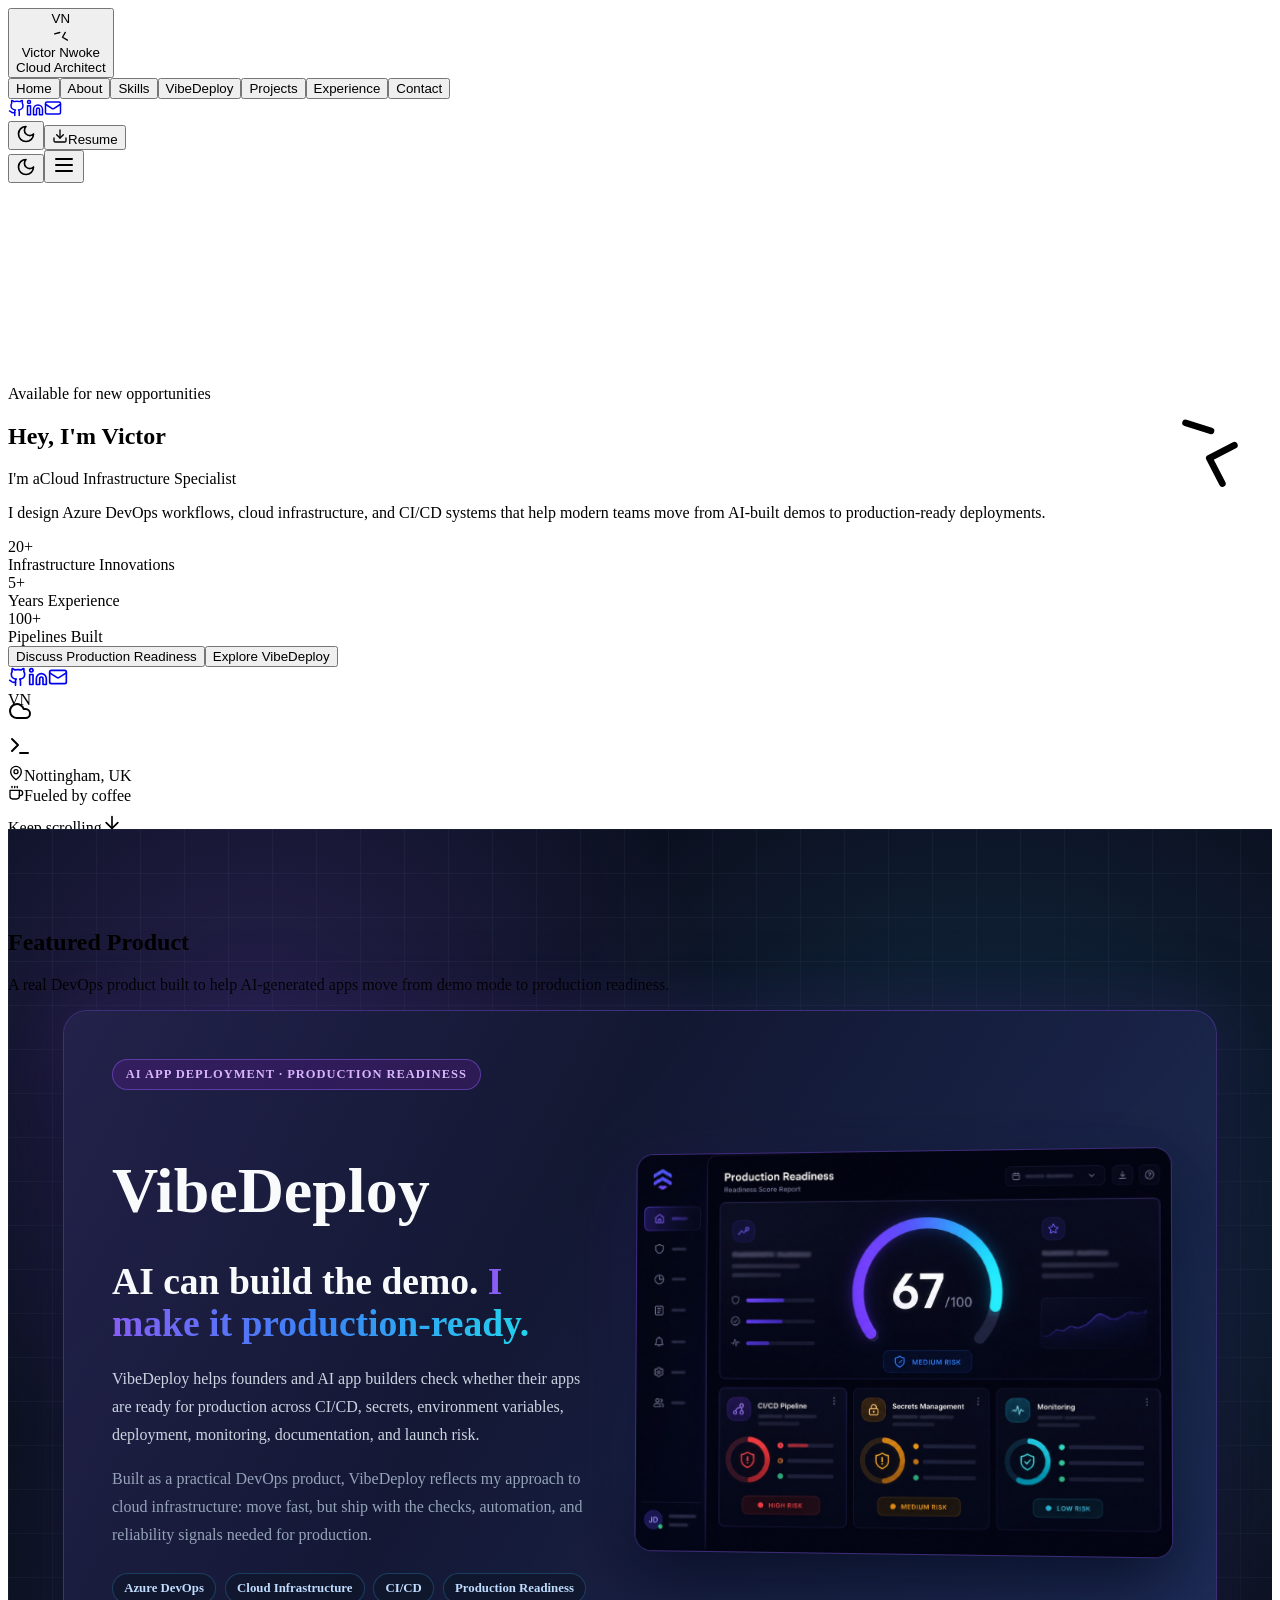
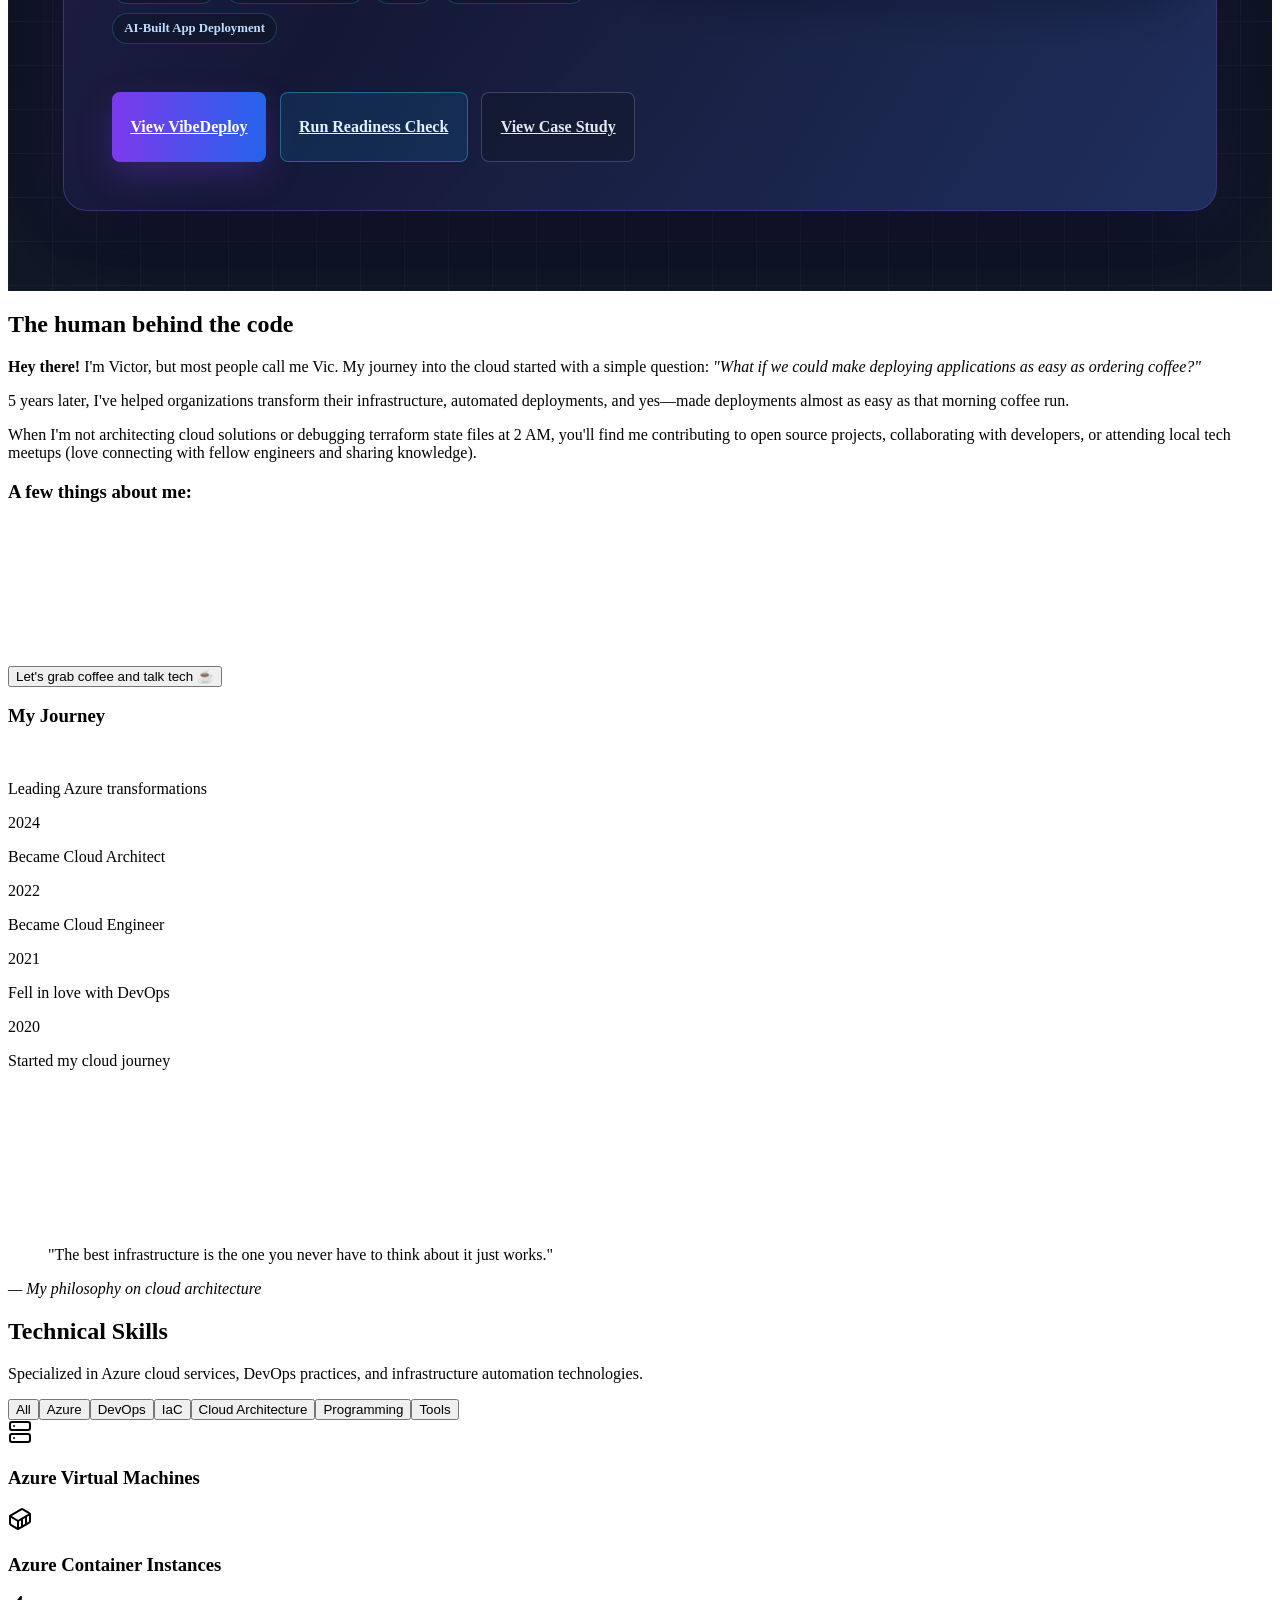
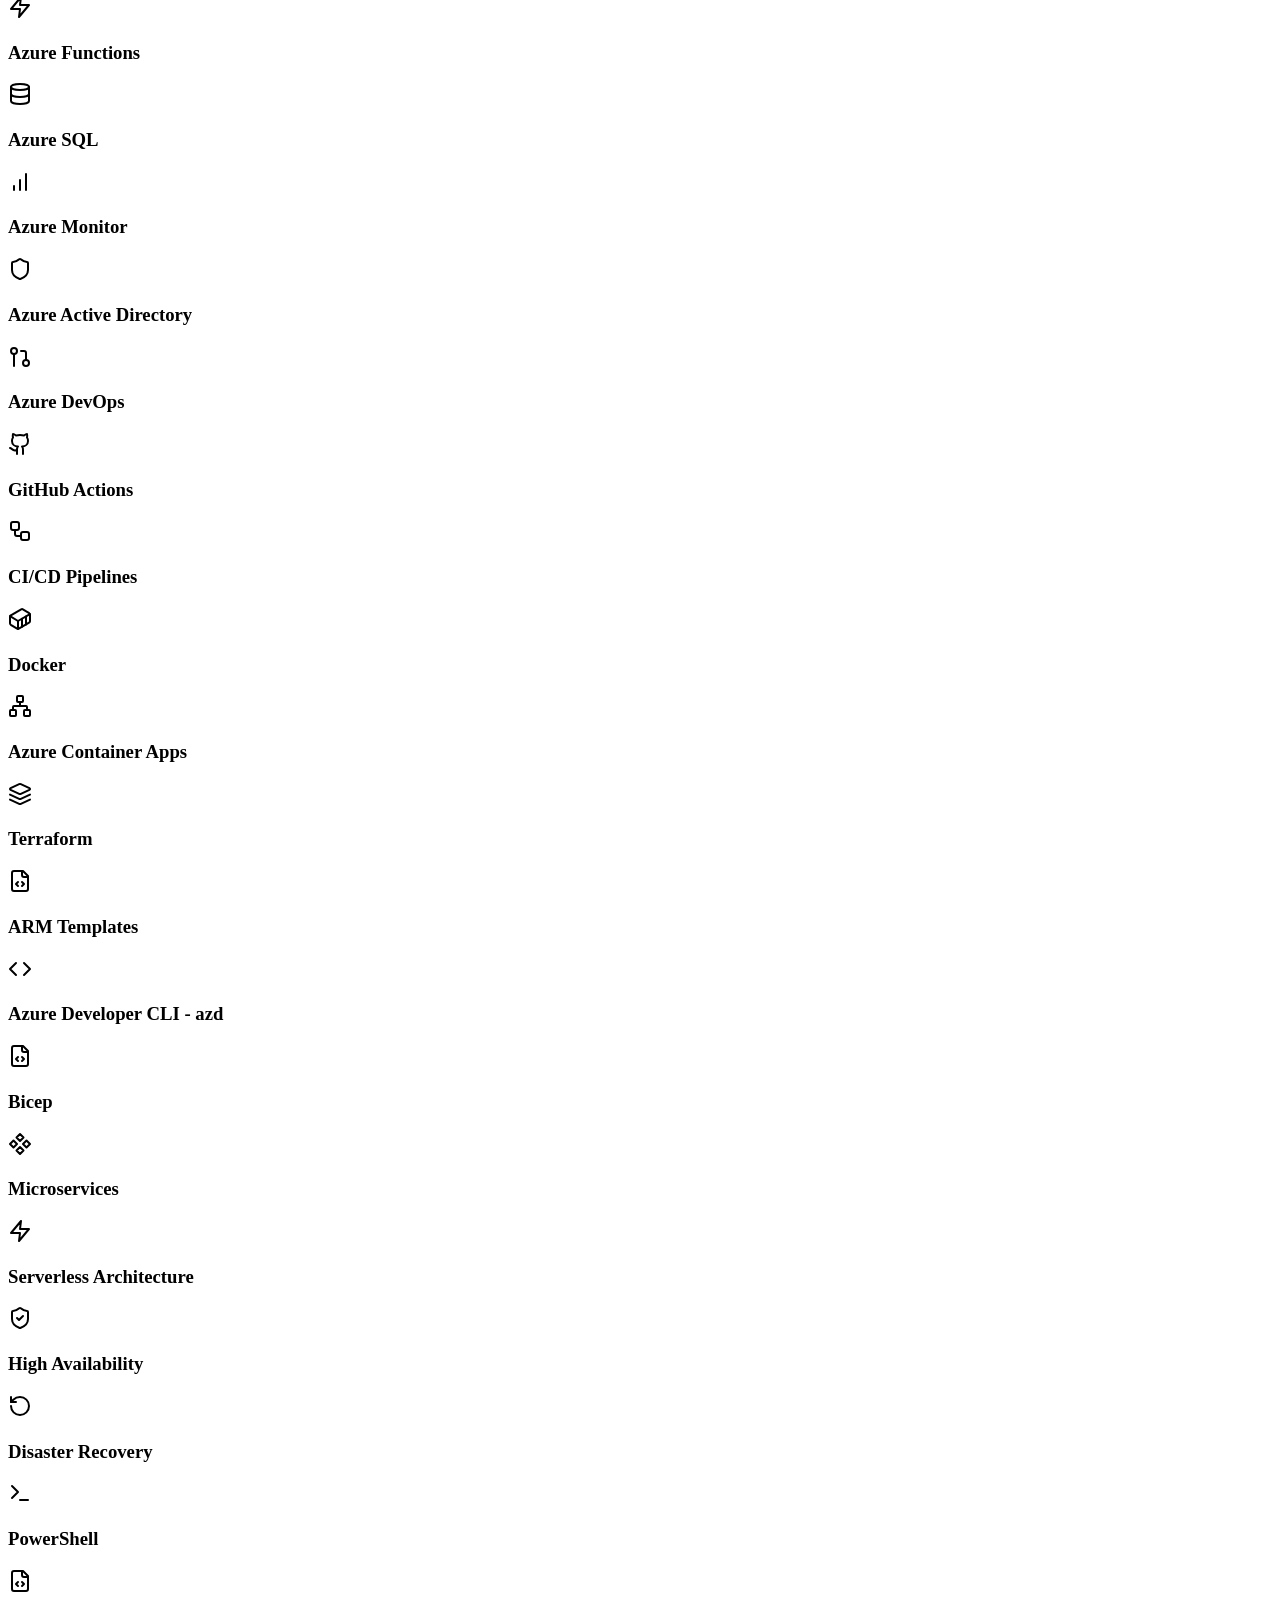
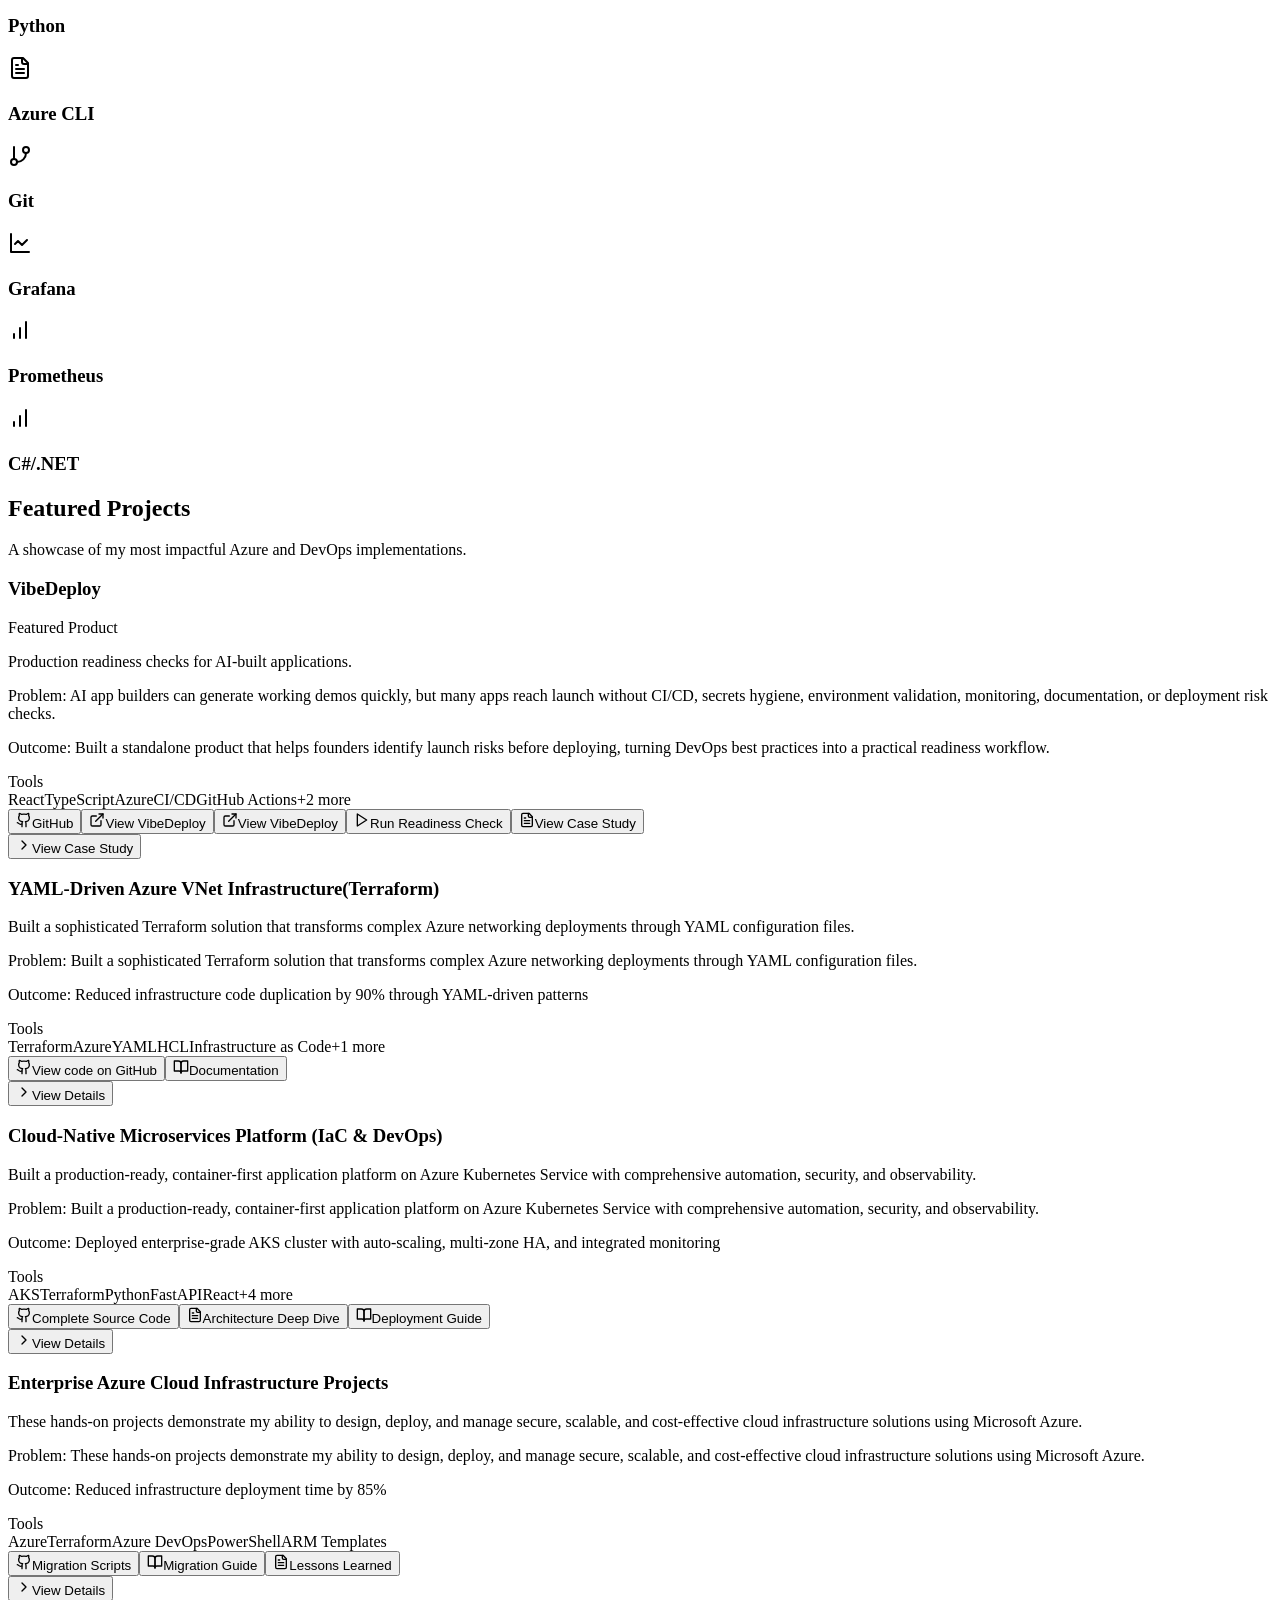
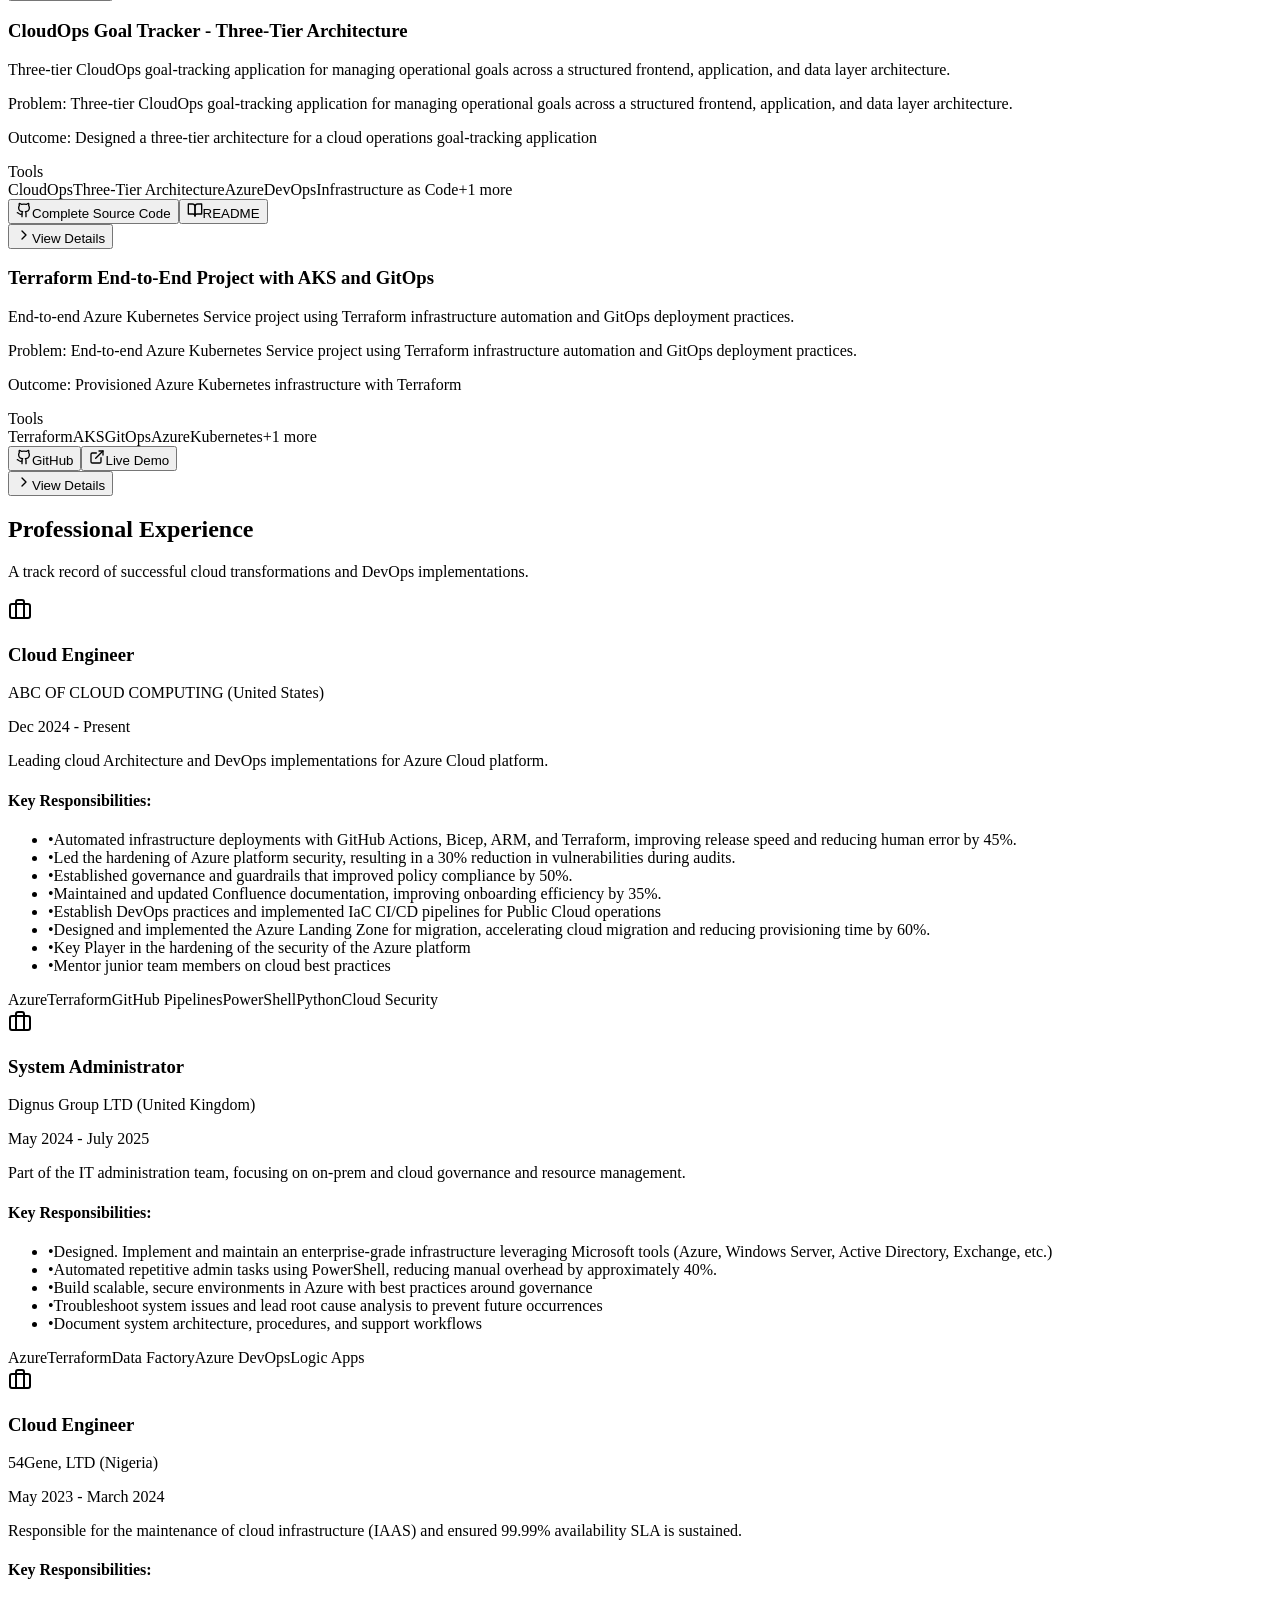
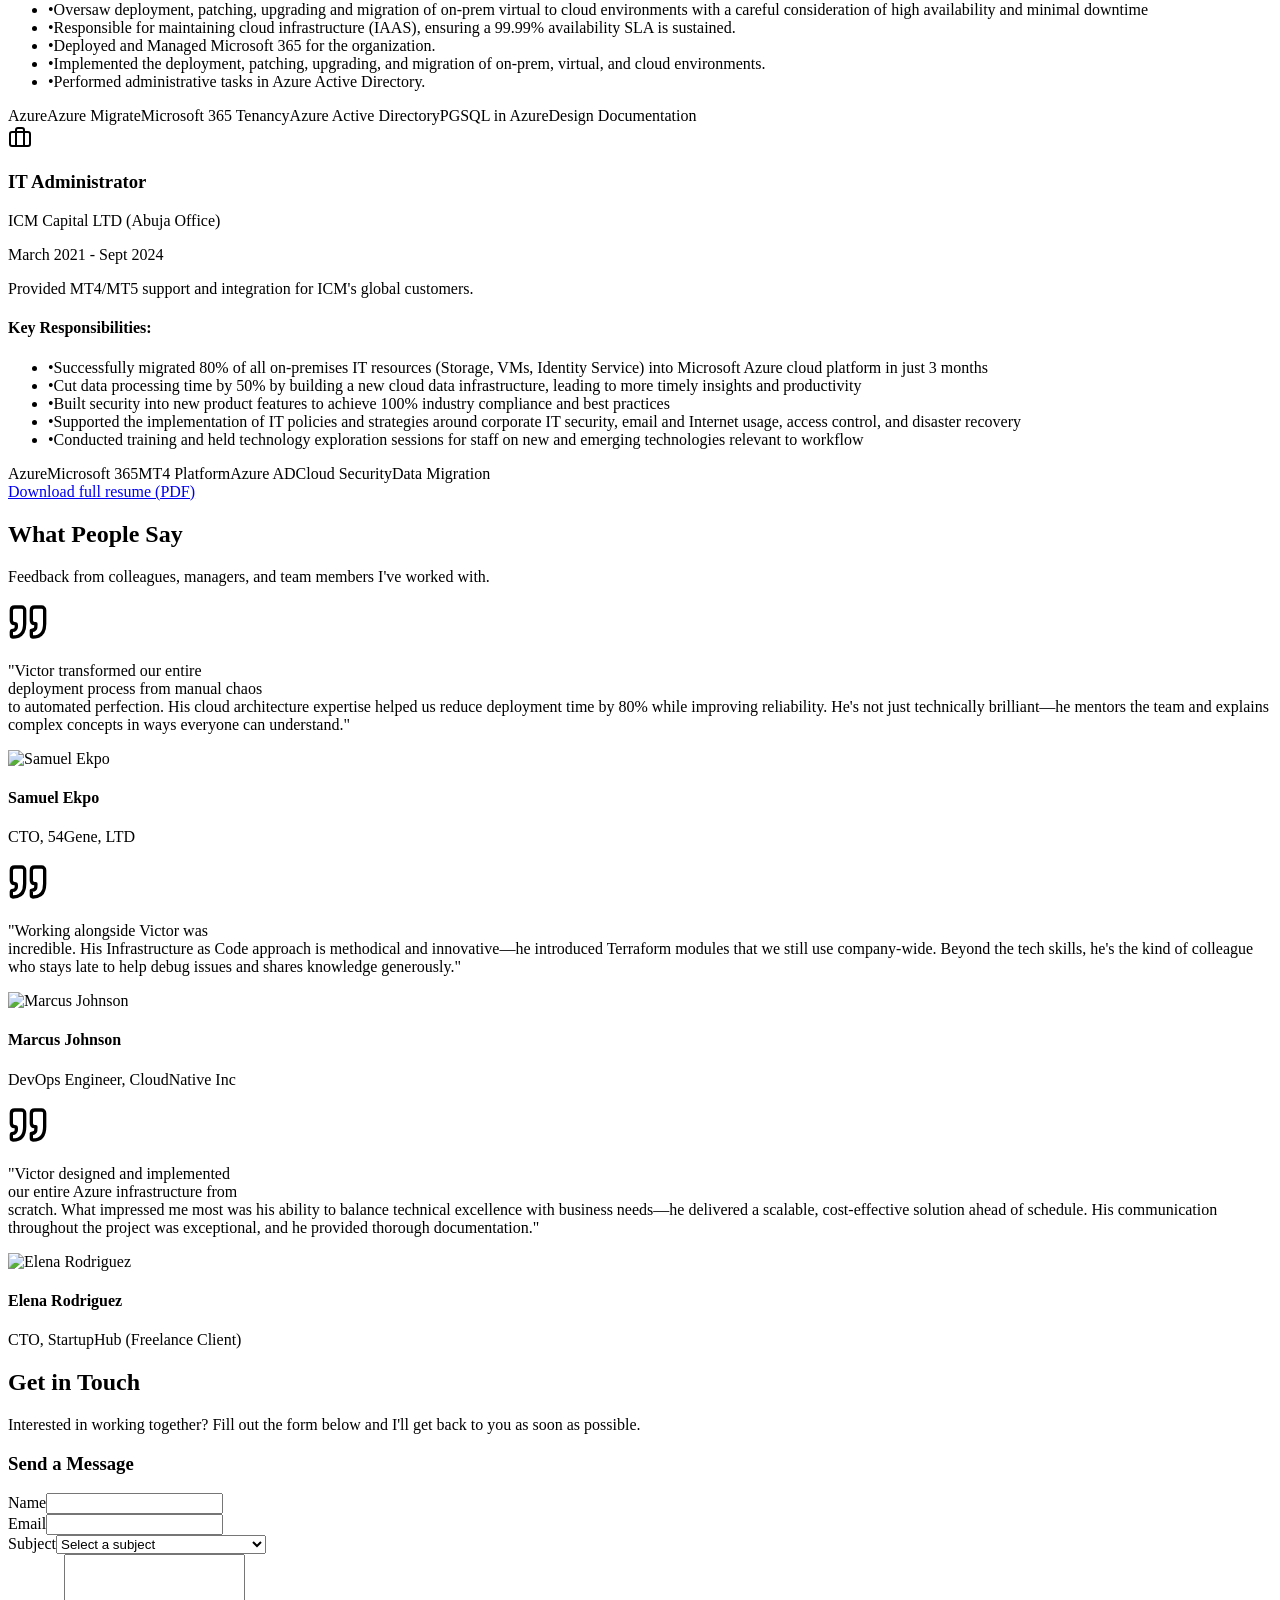
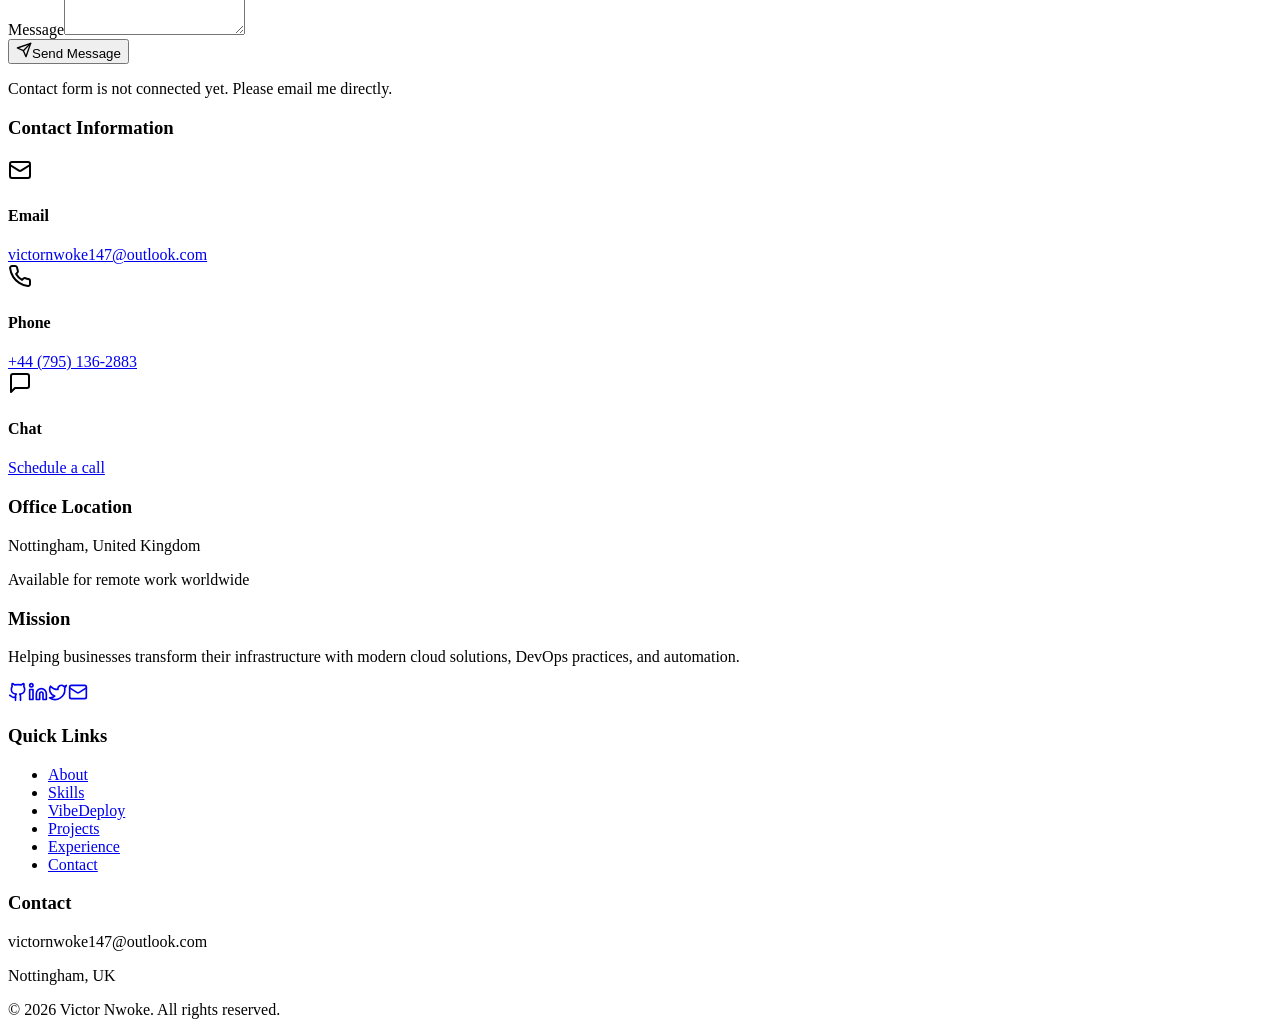
==== commit b51952d5: "Update script source URL with version query parameter for project links" ====
--- a/index.html
+++ b/index.html
@@ -12,7 +12,7 @@
     <link href="https://fonts.googleapis.com/css2?family=Inter:wght@400;500;700&amp;display=swap" rel="stylesheet">
     <link href="https://fonts.googleapis.com/css2?family=JetBrains+Mono:wght@400;500;700&amp;display=swap" rel="stylesheet">
     <title>Victor Nwoke | Azure DevOps & Cloud Infrastructure Portfolio</title>
-    <script type="module" crossorigin src="assets/index-vibedeploy-20260625.js"></script>
+    <script type="module" crossorigin src="assets/index-vibedeploy-20260625.js?v=20260626-project-links"></script>
     <link rel="stylesheet" crossorigin href="assets/index-D18LbNVd.css">
     <link rel="stylesheet" href="assets/vibedeploy-featured.css">
   </head>
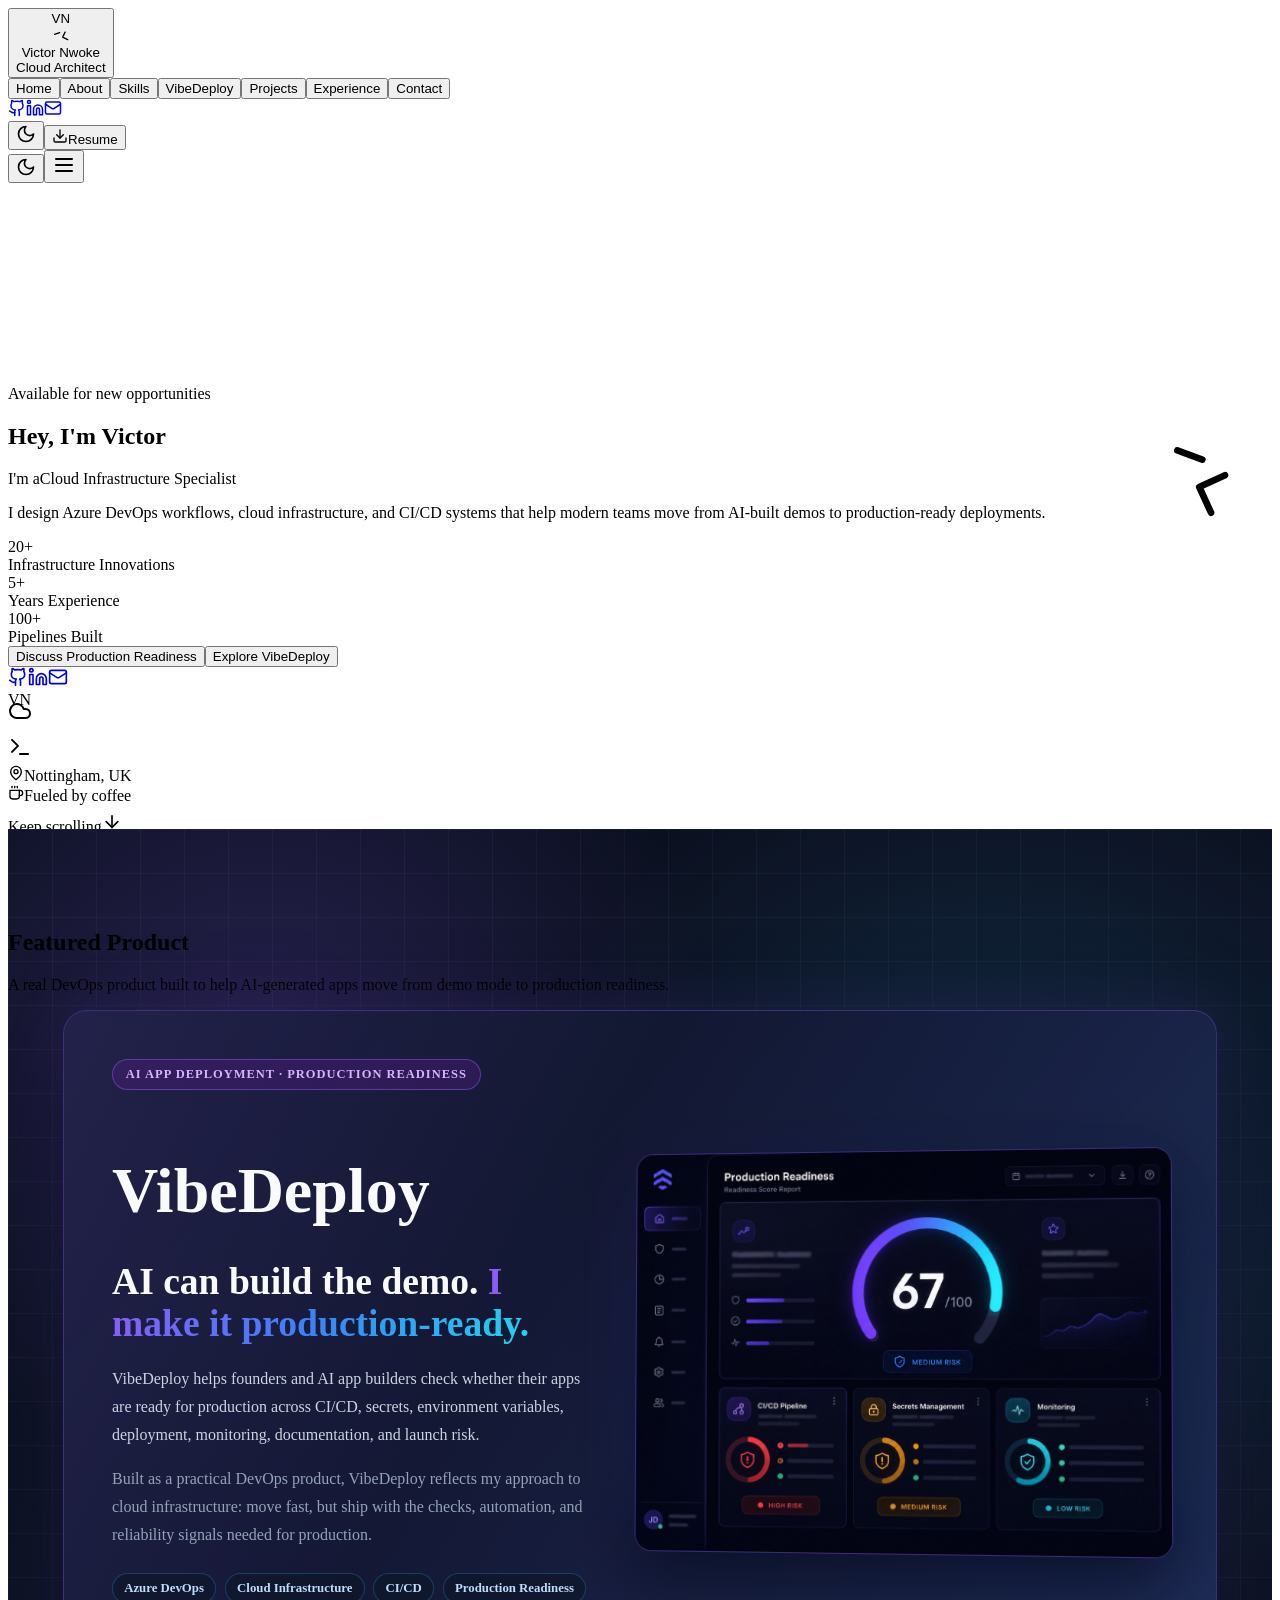
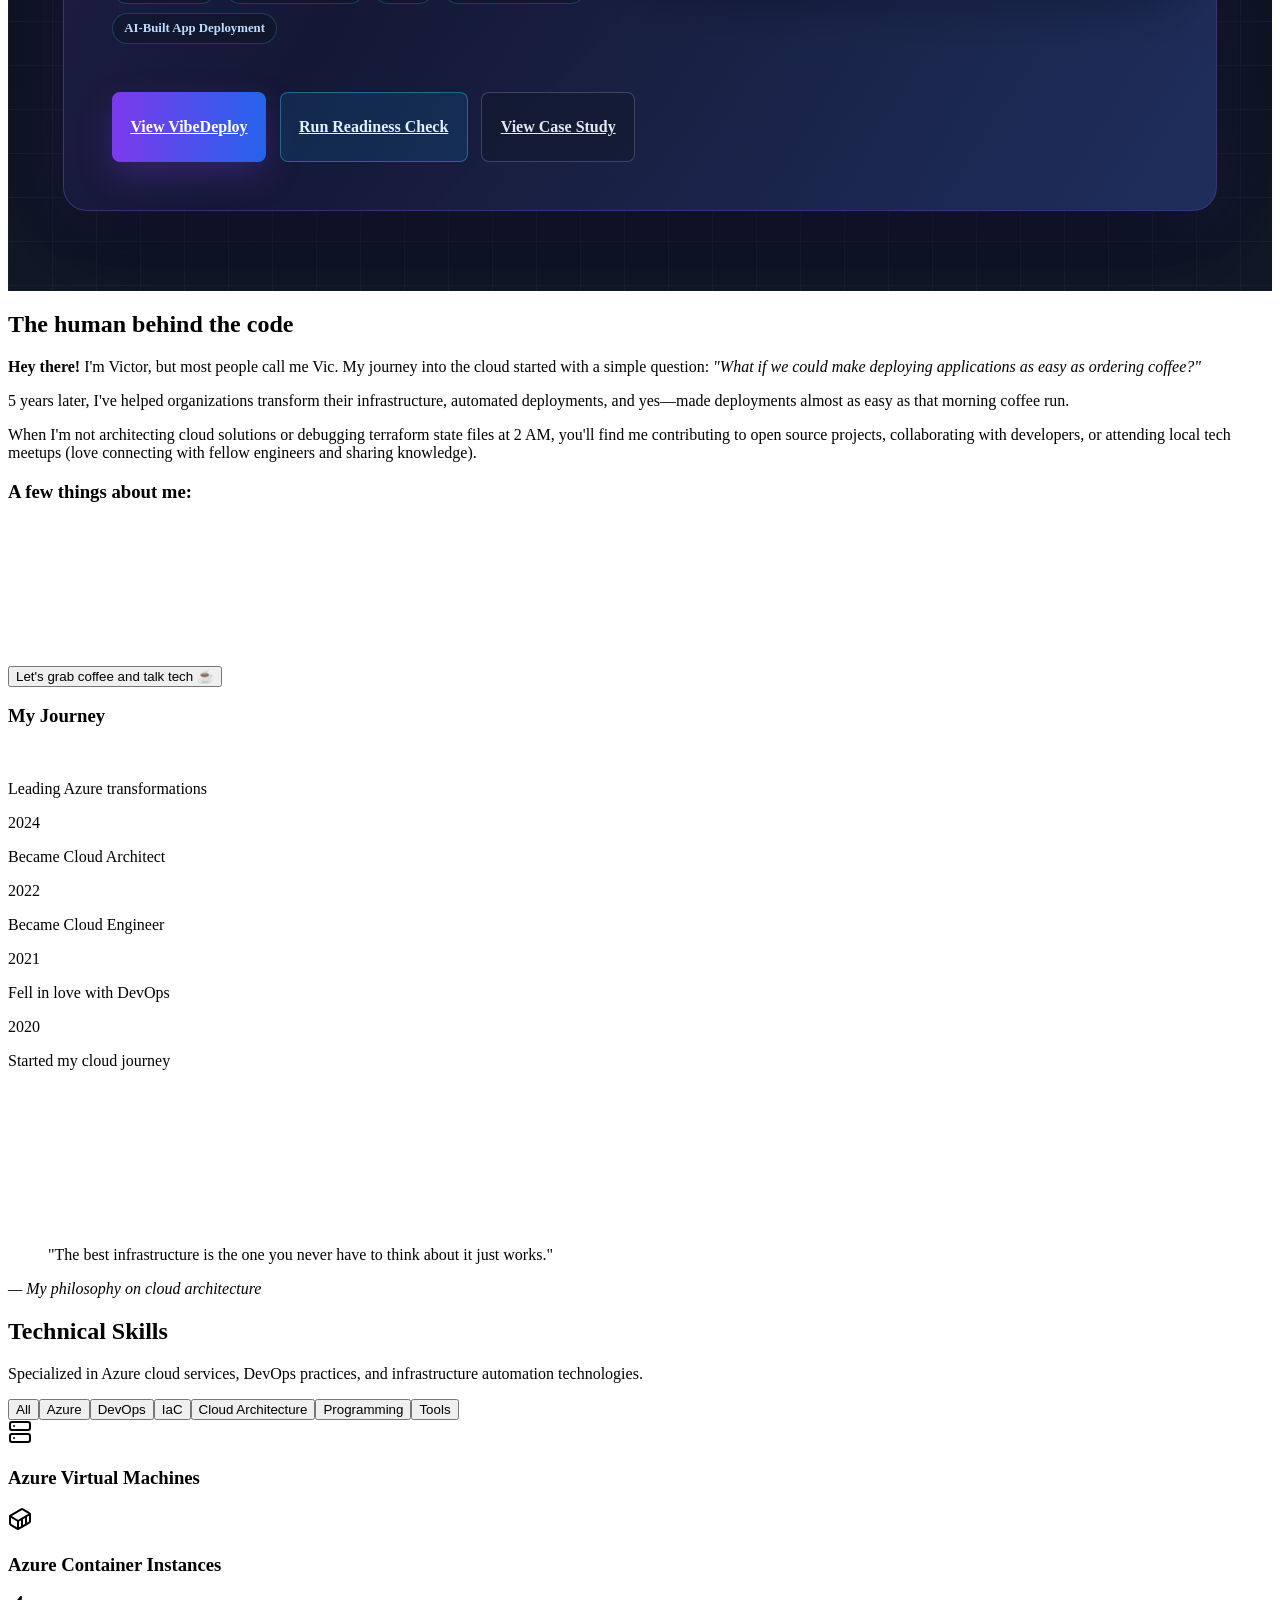
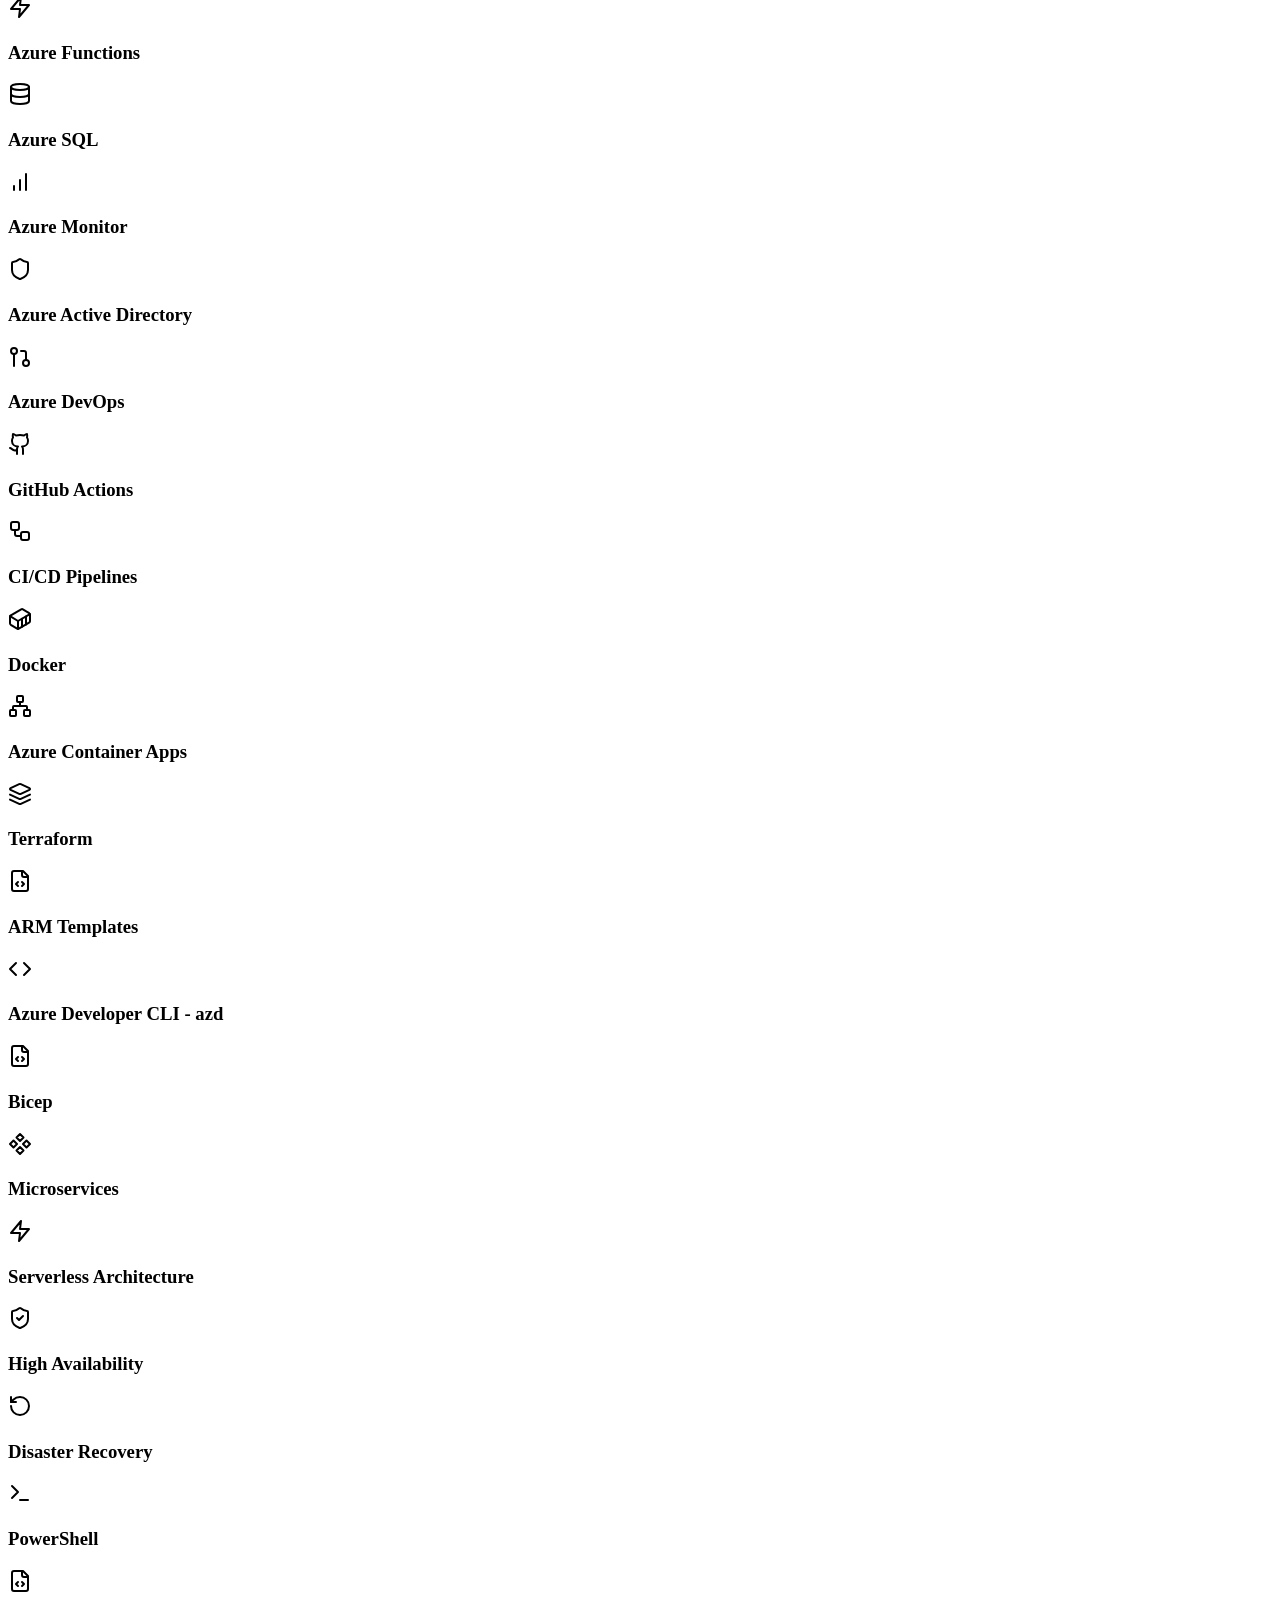
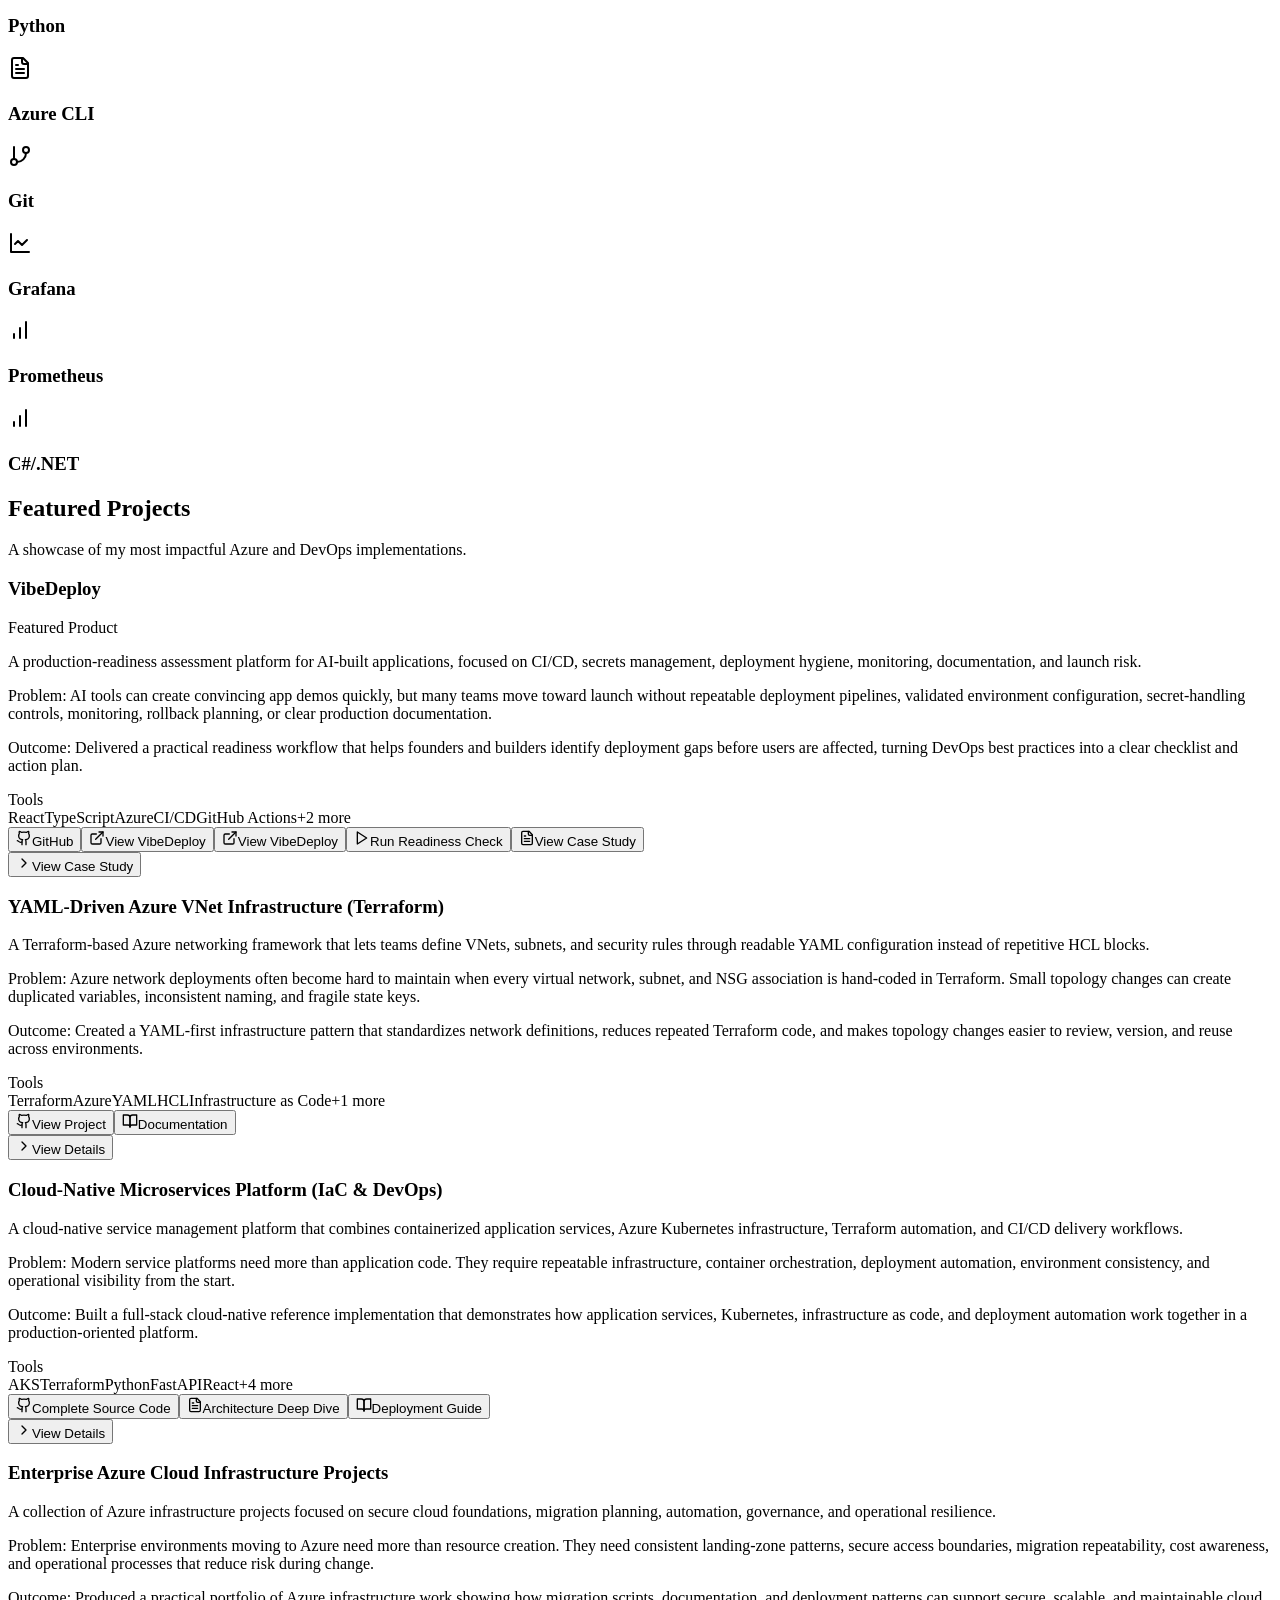
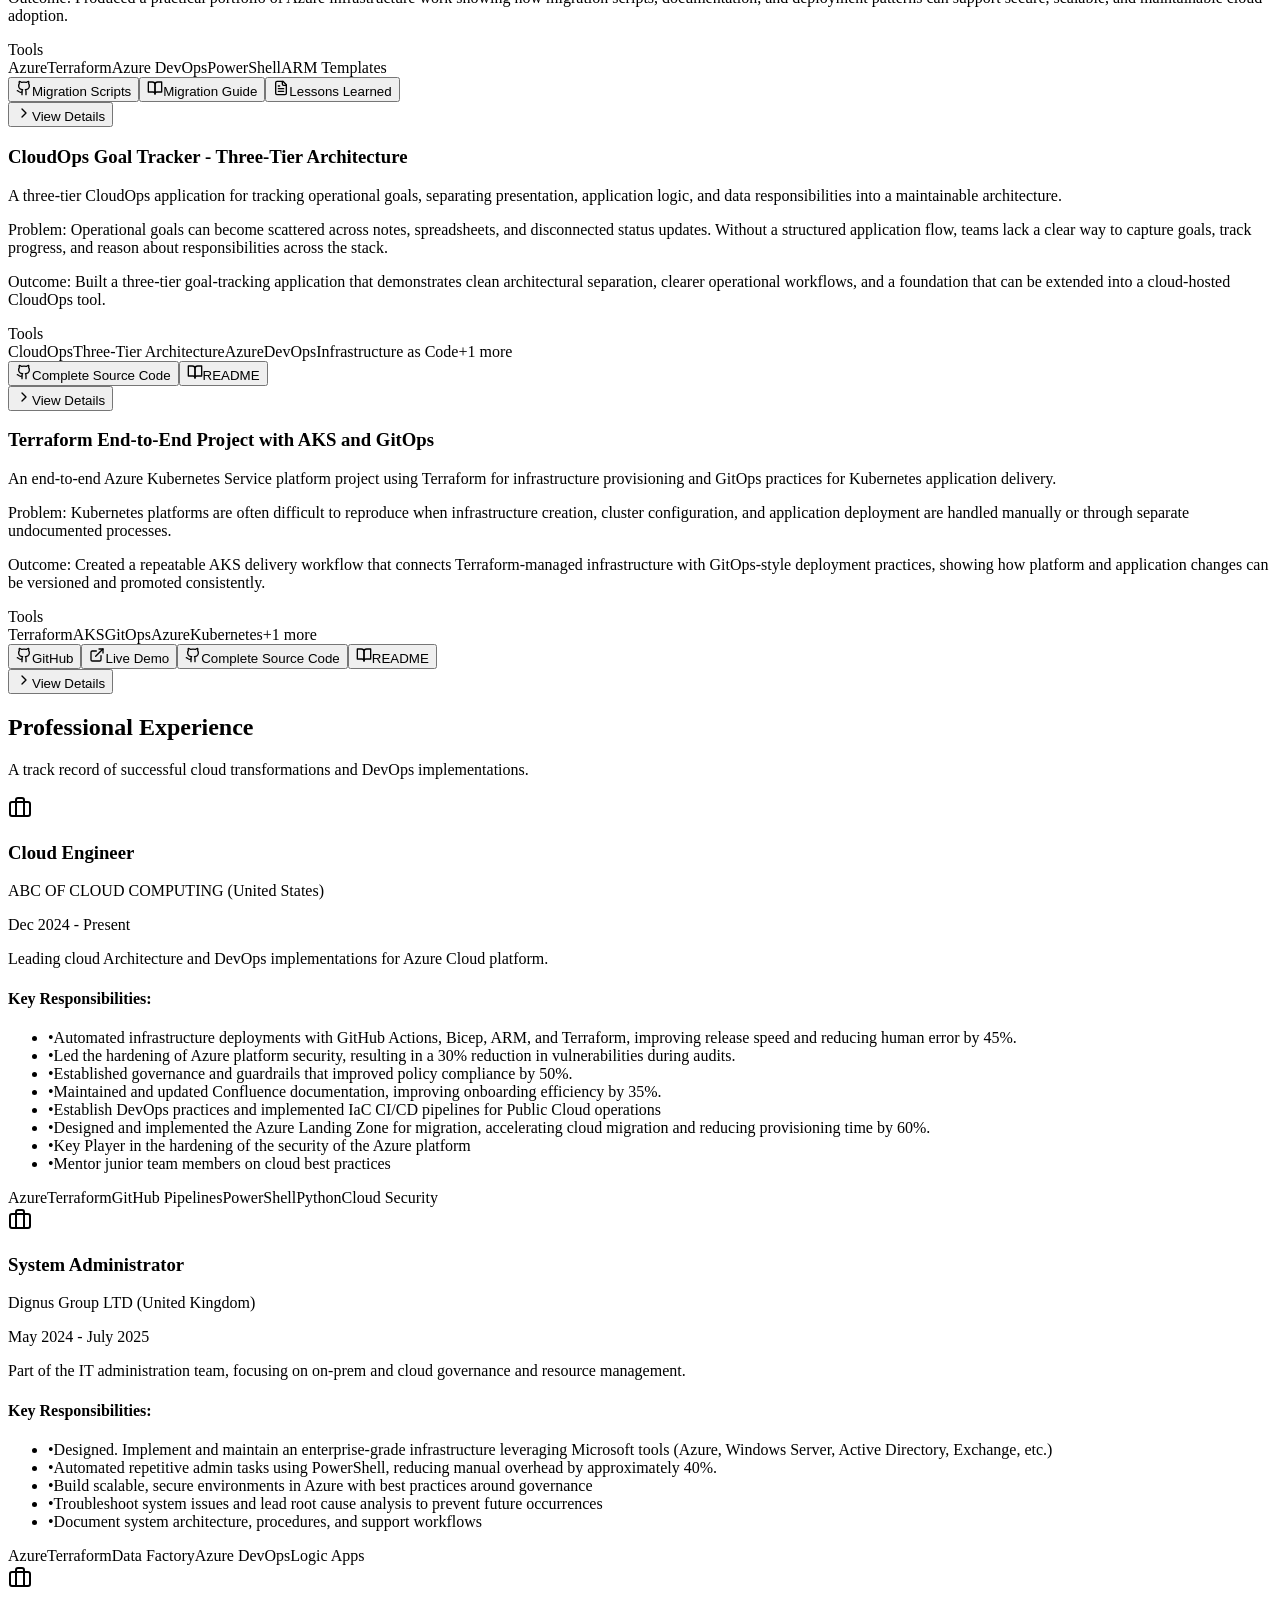
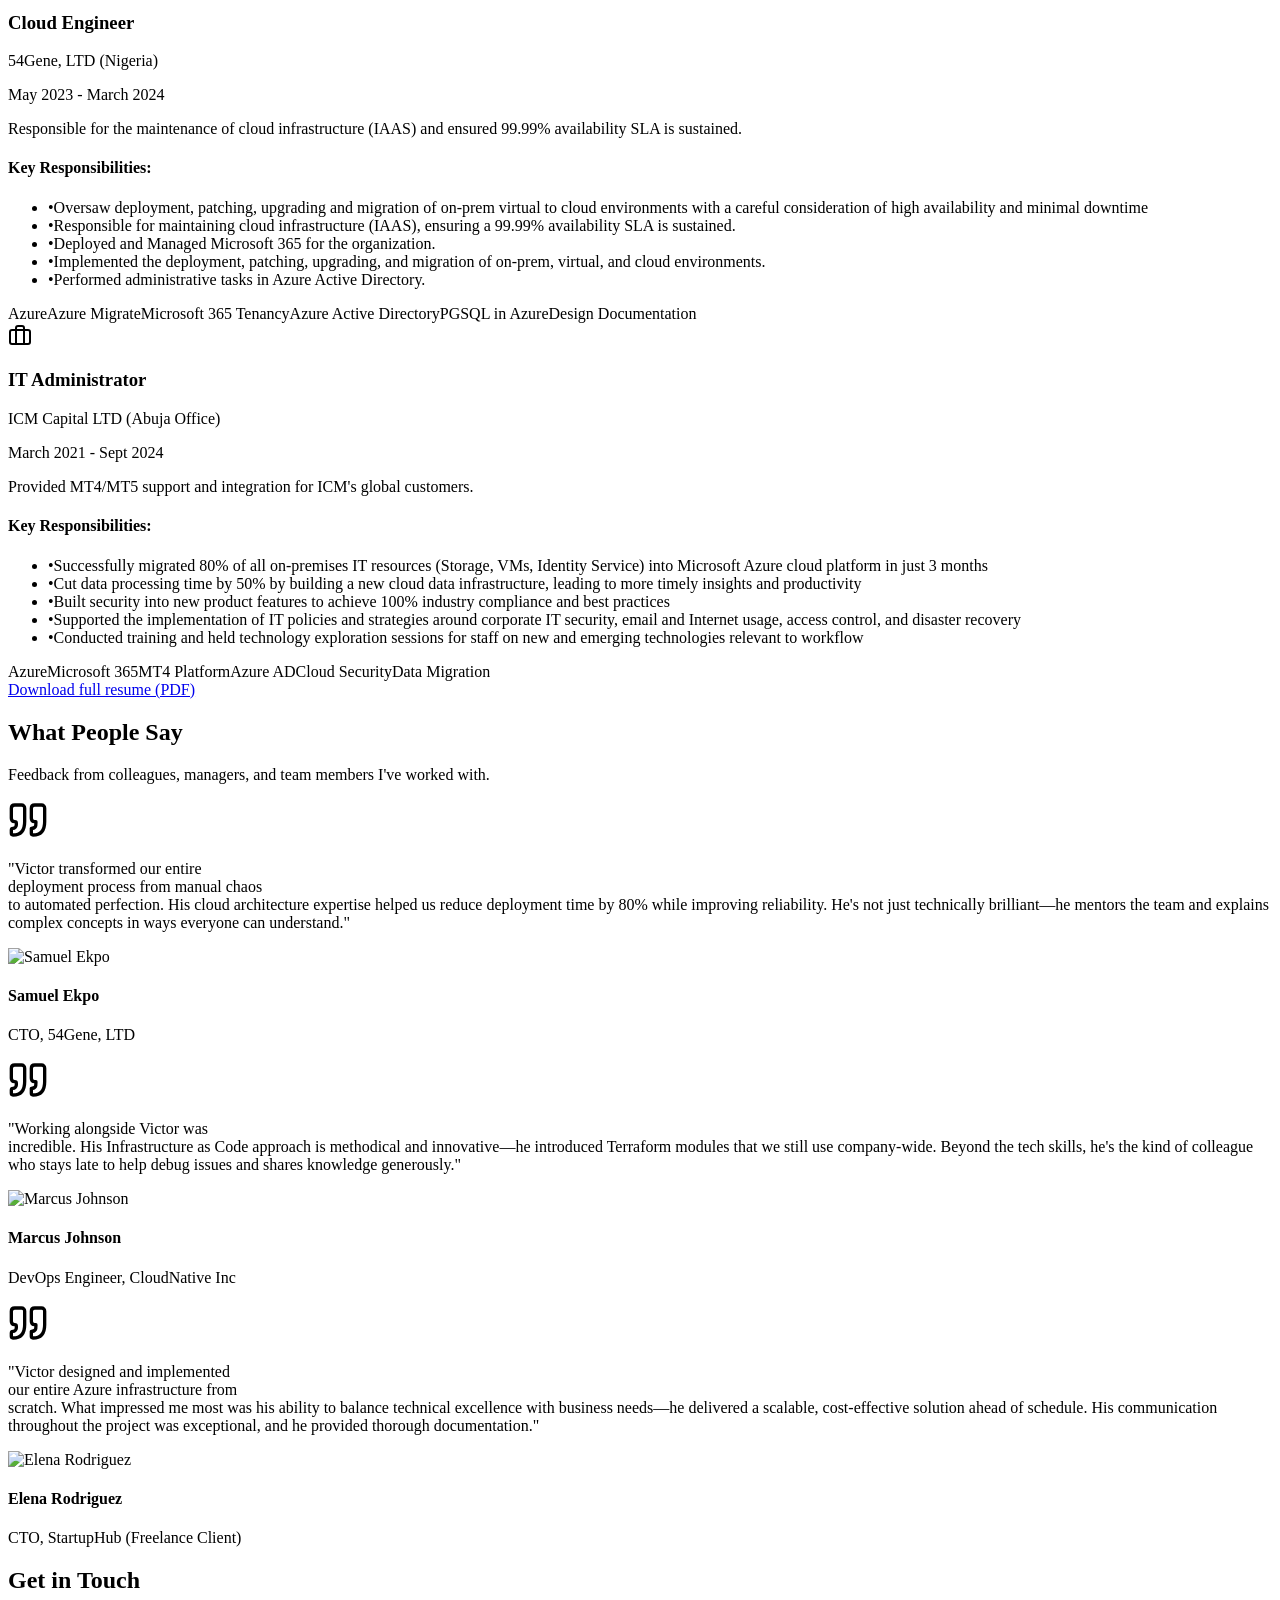
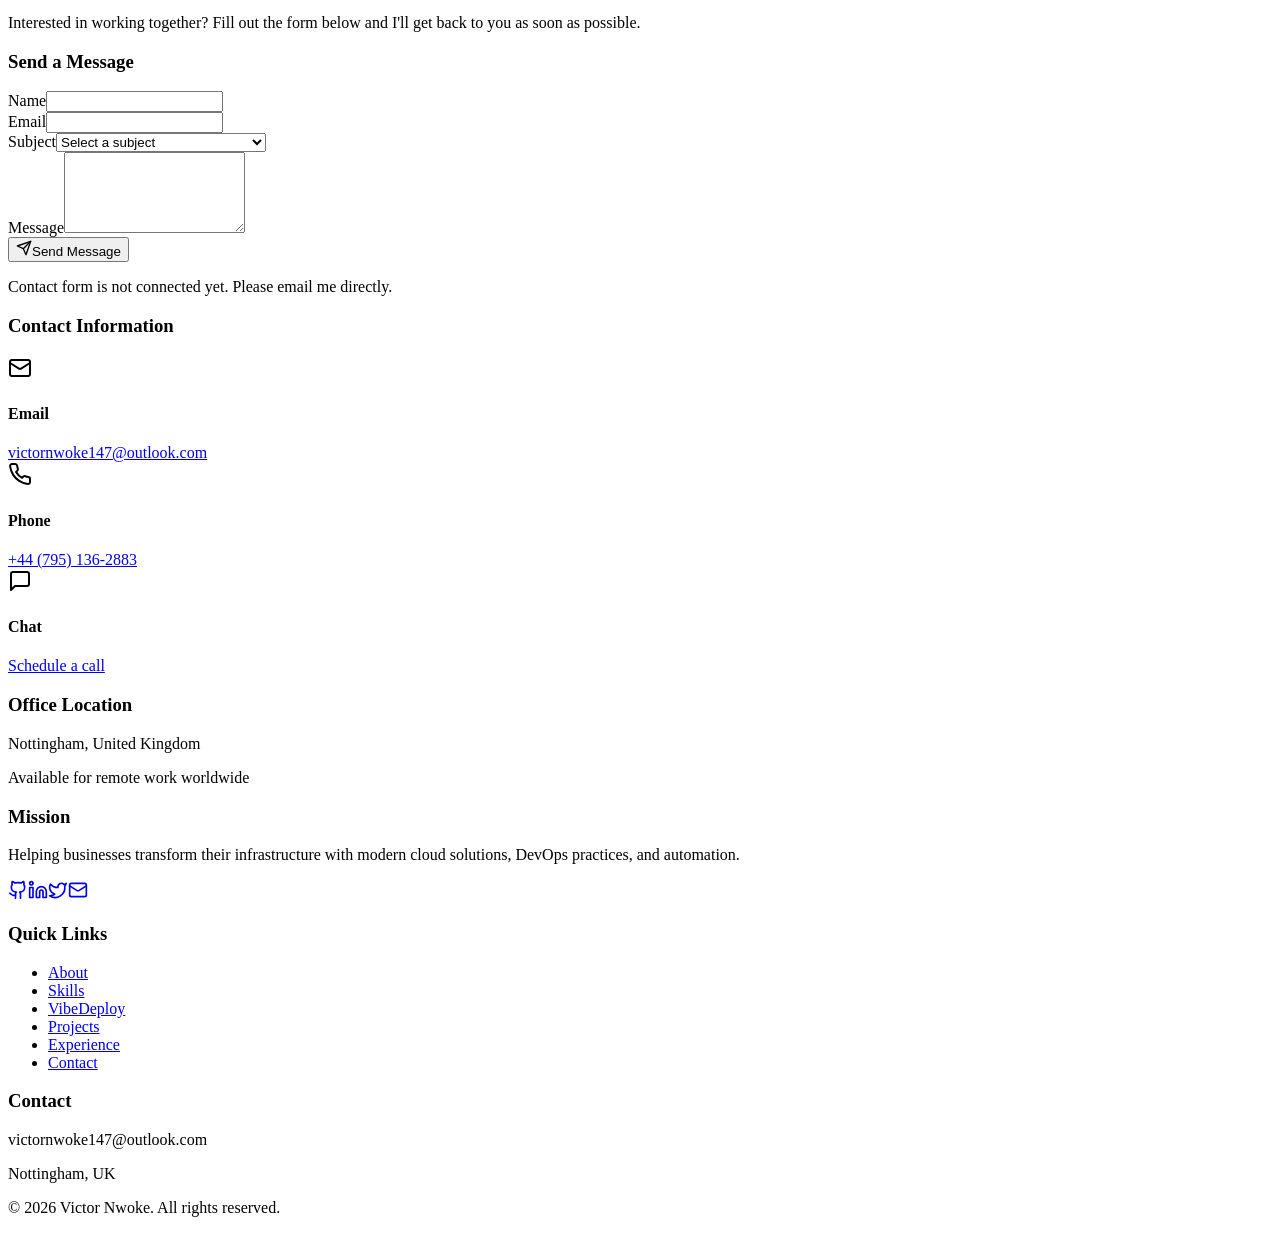
==== commit 6fd80a16: "Update script source in index.html to reflect project copy version" ====
--- a/index.html
+++ b/index.html
@@ -12,7 +12,7 @@
     <link href="https://fonts.googleapis.com/css2?family=Inter:wght@400;500;700&amp;display=swap" rel="stylesheet">
     <link href="https://fonts.googleapis.com/css2?family=JetBrains+Mono:wght@400;500;700&amp;display=swap" rel="stylesheet">
     <title>Victor Nwoke | Azure DevOps & Cloud Infrastructure Portfolio</title>
-    <script type="module" crossorigin src="assets/index-vibedeploy-20260625.js?v=20260626-project-links"></script>
+    <script type="module" crossorigin src="assets/index-vibedeploy-20260625.js?v=20260626-project-copy"></script>
     <link rel="stylesheet" crossorigin href="assets/index-D18LbNVd.css">
     <link rel="stylesheet" href="assets/vibedeploy-featured.css">
   </head>
